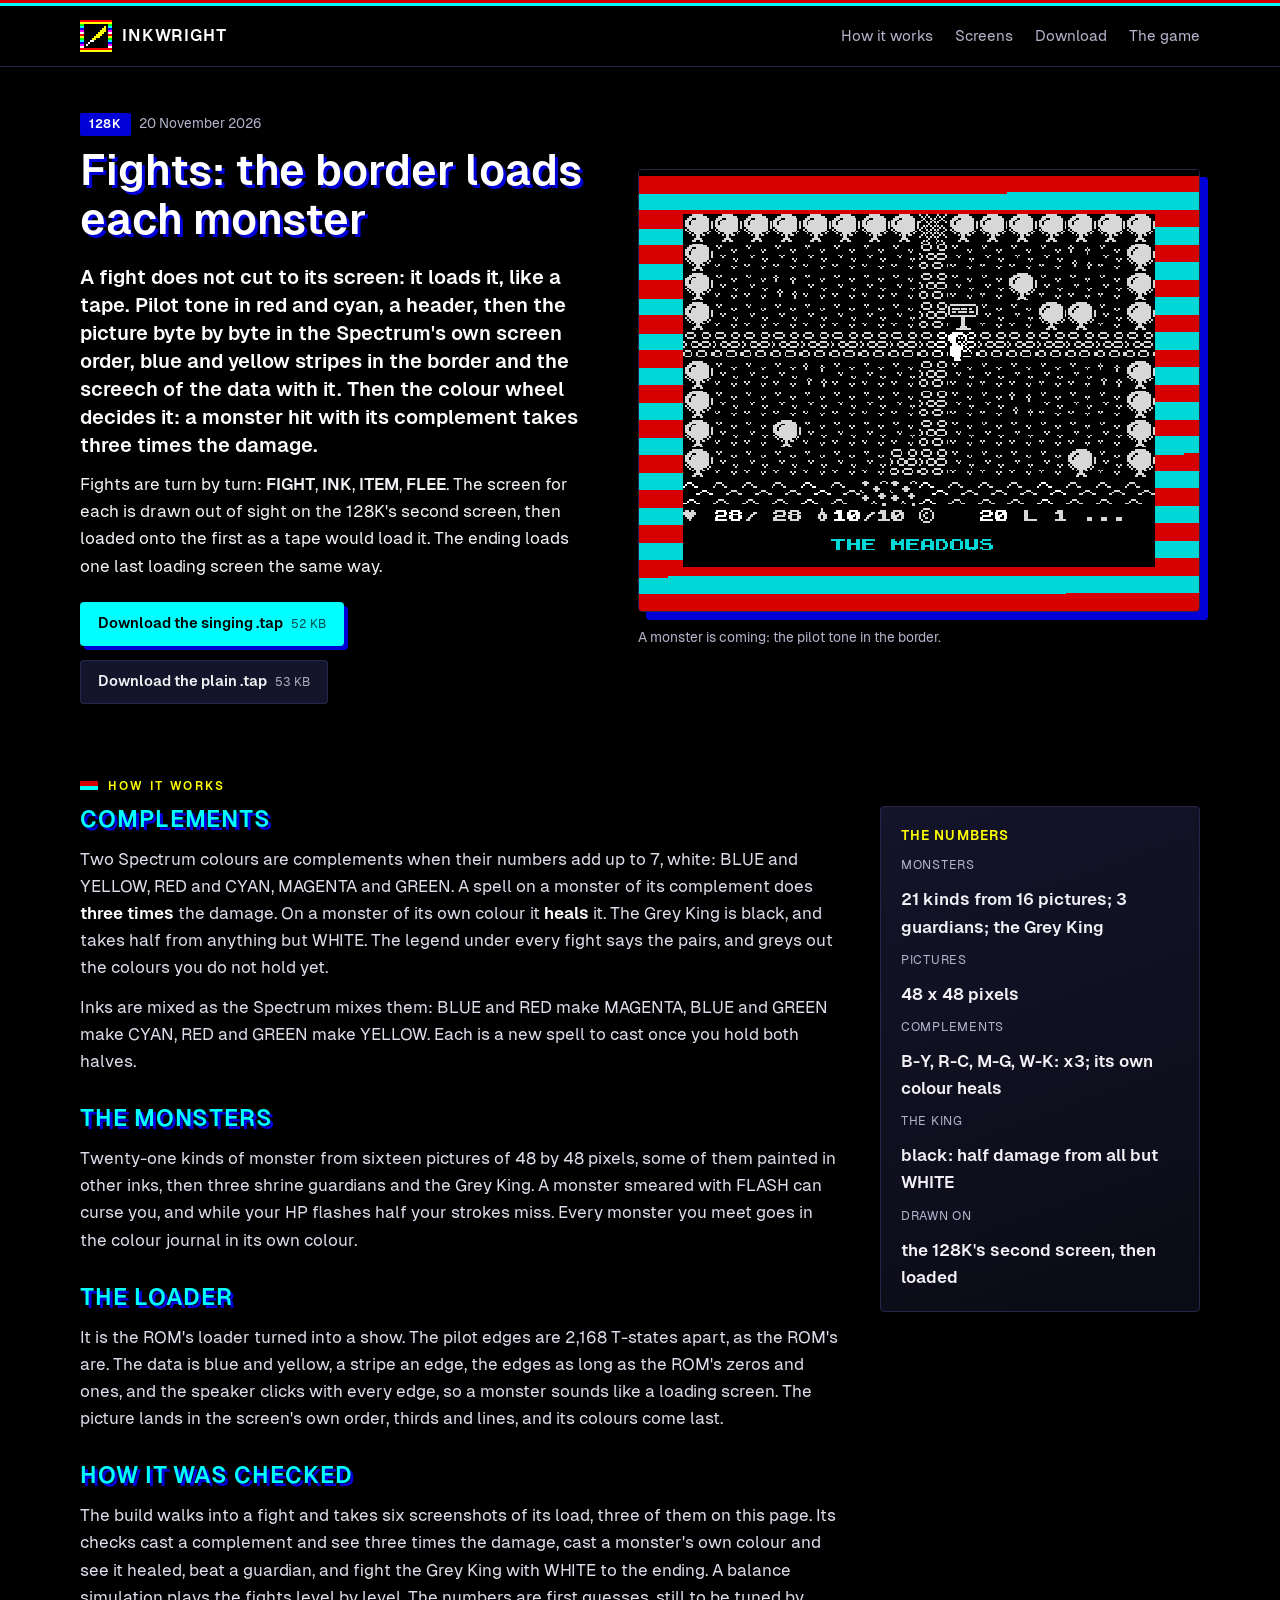
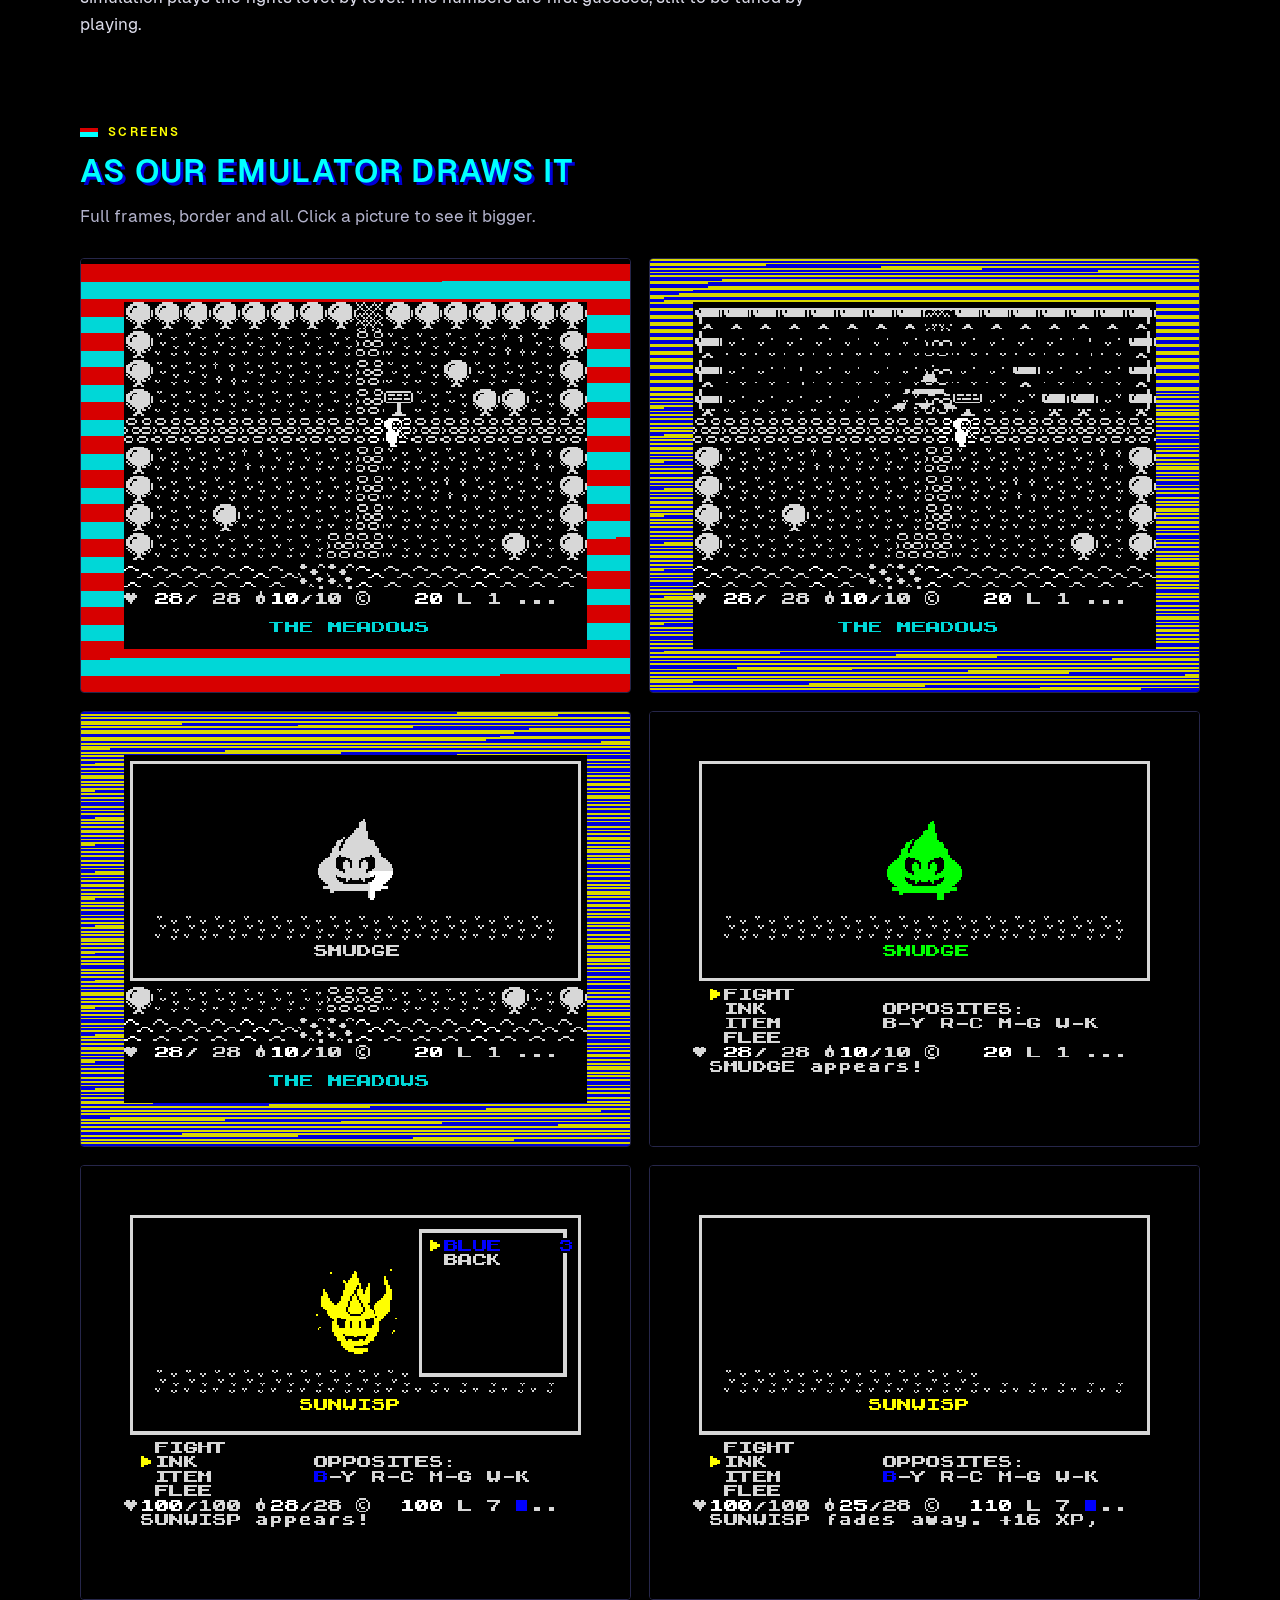
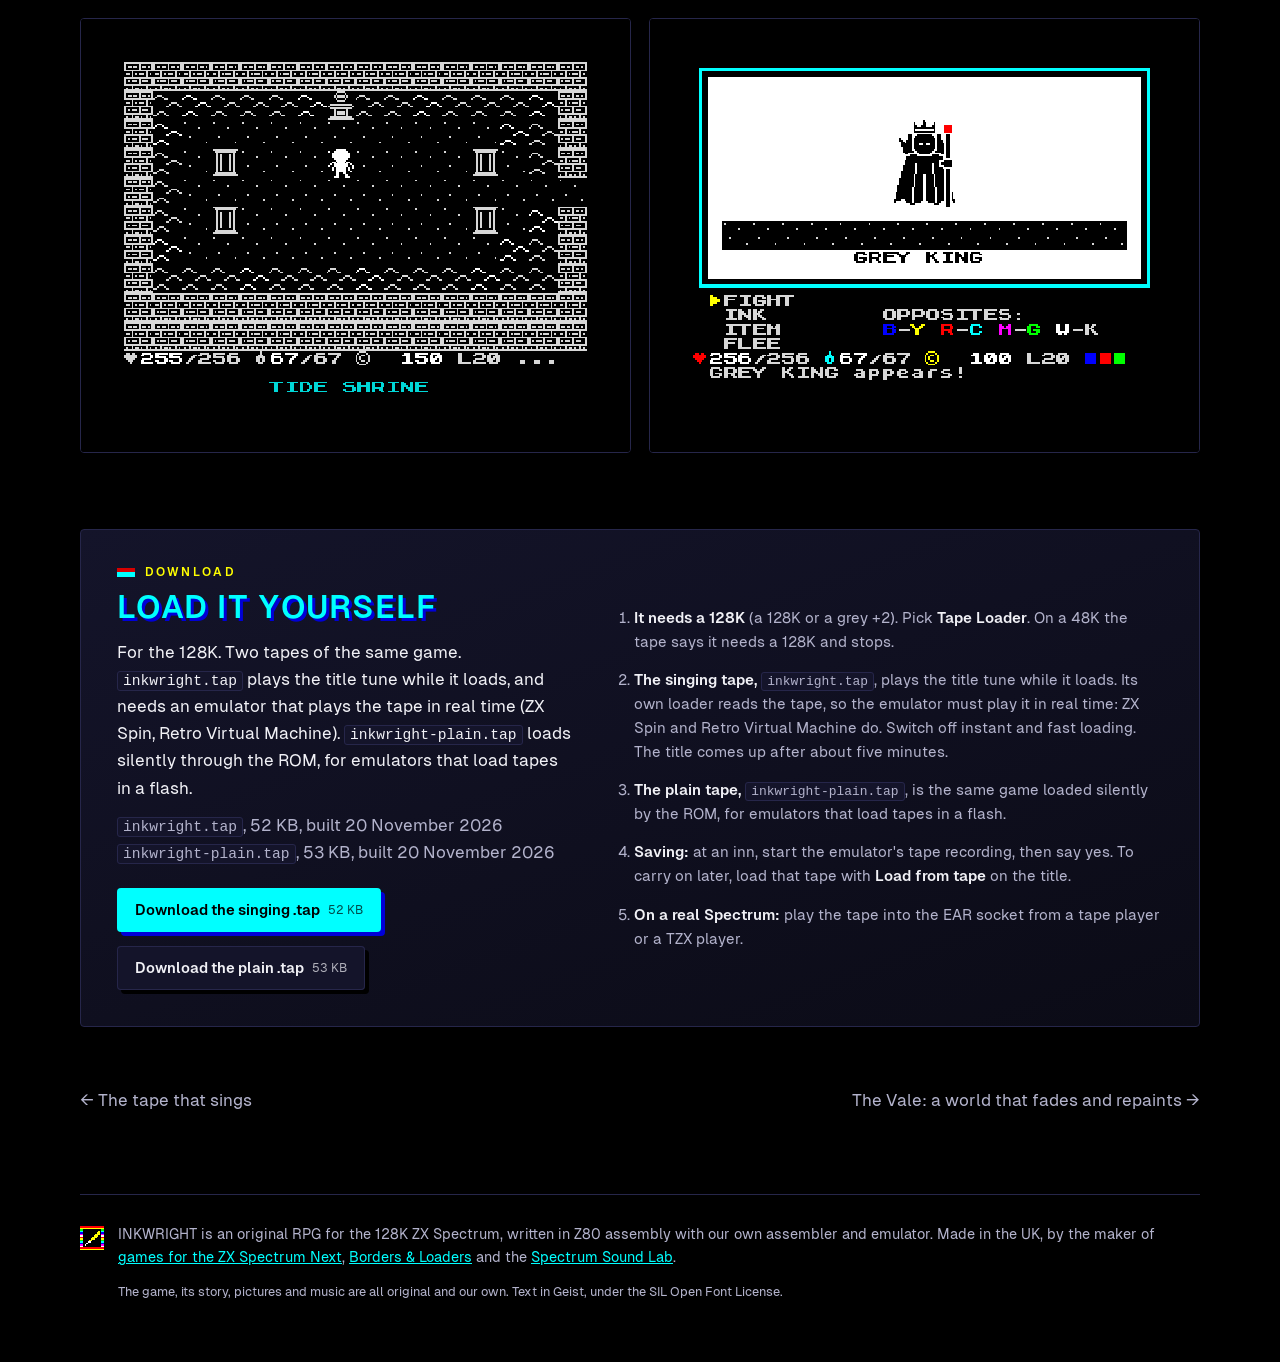
==== demos/fights/index.html @ fb03e000 "Site update" ====
<!doctype html>
<html lang="en-GB">
<head>
<meta charset="utf-8">
<meta name="viewport" content="width=device-width,initial-scale=1">
<title>Fights: the border loads each monster - INKWRIGHT</title>
<meta name="description" content="A fight does not cut to its screen: it loads it, like a tape. Pilot tone in red and cyan, a header, then the picture byte by byte in the Spectrum's own screen order, blue and yellow stripes in the border and the screech of the data with it. Then the colour wheel decides it: a monster hit with its complement takes three times the damage.">
<meta property="og:title" content="Fights: the border loads each monster - INKWRIGHT">
<meta property="og:description" content="A fight does not cut to its screen: it loads it, like a tape. Pilot tone in red and cyan, a header, then the picture byte by byte in the Spectrum's own screen order, blue and yellow stripes in the border and the screech of the data with it. Then the colour wheel decides it: a monster hit with its complement takes three times the damage.">
<meta property="og:type" content="website">
<meta property="og:url" content="https://mikeynma.github.io/inkwright/demos/fights/">
<meta property="og:image" content="https://mikeynma.github.io/inkwright/shots/fights/pilot.png">
<meta property="og:image:type" content="image/png">
<meta property="og:image:width" content="608">
<meta property="og:image:height" content="480">
<meta property="og:image:alt" content="The Meadows with red and cyan bands in the border, as a tape's pilot tone">
<link rel="canonical" href="https://mikeynma.github.io/inkwright/demos/fights/">
<meta name="twitter:card" content="summary_large_image">
<meta name="twitter:image" content="https://mikeynma.github.io/inkwright/shots/fights/pilot.png">
<meta name="theme-color" content="#000000">
<link rel="icon" href="../../favicon-32.png" type="image/png">
<link rel="apple-touch-icon" href="../../apple-touch-icon.png">
<link rel="preload" href="../../fonts/geist-400.woff2" as="font" type="font/woff2" crossorigin>
<link rel="stylesheet" href="../../site.css">
</head>
<body>
<div class="tape" aria-hidden="true"></div>
<header class="top">
  <div class="wrap">
    <a class="brand" href="../../" aria-label="INKWRIGHT, the front page"><img src="../../icon.png" width="32" height="32" alt=""><span>INKWRIGHT</span></a>
    <nav aria-label="Sections"><a href="#how">How it works</a><a href="#screens">Screens</a><a href="#download">Download</a><a href="../../#demos">The game</a></nav>
  </div>
</header>

<main>
<section class="hero wrap">
  <div class="hero-text">
    <p class="badges"><span class="badge m128K">128K</span><span class="date">20 November 2026</span></p>
    <h1 class="title">Fights: the border loads each monster</h1>
    <p class="lead">A fight does not cut to its screen: it loads it, like a tape. Pilot tone in red and cyan, a header, then the picture byte by byte in the Spectrum's own screen order, blue and yellow stripes in the border and the screech of the data with it. Then the colour wheel decides it: a monster hit with its complement takes three times the damage.</p>
    <p>Fights are turn by turn: <b>FIGHT</b>, <b>INK</b>, <b>ITEM</b>, <b>FLEE</b>. The screen for each is drawn out of sight on the 128K's second screen, then loaded onto the first as a tape would load it. The ending loads one last loading screen the same way.</p>
    <div class="actions"><a class="btn" href="../../files/inkwright.tap" download>Download the singing .tap <small>52 KB</small></a><a class="btn btn-ghost" href="../../files/inkwright-plain.tap" download>Download the plain .tap <small>53 KB</small></a></div>
  </div>
  <figure class="hero-shot">
    <a class="shot" href="../../shots/fights/pilot.png" data-caption="A monster is coming: the pilot tone in the border."><img src="../../shots/fights/pilot.png" width="608" height="480" alt="The Meadows with red and cyan bands in the border, as a tape's pilot tone"></a>
    <figcaption>A monster is coming: the pilot tone in the border.</figcaption>
  </figure>
</section>

<section id="how" class="wrap">
  <p class="eyebrow">How it works</p>
  <div class="tech">
    <div class="tech-text">
      <h2>Complements</h2>
      <p>Two Spectrum colours are complements when their numbers add up to 7, white: BLUE and YELLOW, RED and CYAN, MAGENTA and GREEN. A spell on a monster of its complement does <b>three times</b> the damage. On a monster of its own colour it <b>heals</b> it. The Grey King is black, and takes half from anything but WHITE. The legend under every fight says the pairs, and greys out the colours you do not hold yet.</p>
<p>Inks are mixed as the Spectrum mixes them: BLUE and RED make MAGENTA, BLUE and GREEN make CYAN, RED and GREEN make YELLOW. Each is a new spell to cast once you hold both halves.</p>
      <h2>The monsters</h2>
      <p>Twenty-one kinds of monster from sixteen pictures of 48 by 48 pixels, some of them painted in other inks, then three shrine guardians and the Grey King. A monster smeared with FLASH can curse you, and while your HP flashes half your strokes miss. Every monster you meet goes in the colour journal in its own colour.</p>
      <h2>The loader</h2>
      <p>It is the ROM's loader turned into a show. The pilot edges are 2,168 T-states apart, as the ROM's are. The data is blue and yellow, a stripe an edge, the edges as long as the ROM's zeros and ones, and the speaker clicks with every edge, so a monster sounds like a loading screen. The picture lands in the screen's own order, thirds and lines, and its colours come last.</p>
      <h2>How it was checked</h2>
      <p>The build walks into a fight and takes six screenshots of its load, three of them on this page. Its checks cast a complement and see three times the damage, cast a monster's own colour and see it healed, beat a guardian, and fight the Grey King with WHITE to the ending. A balance simulation plays the fights level by level. The numbers are first guesses, still to be tuned by playing.</p>
    </div>
    <aside class="card numbers">
      <h3>The numbers</h3>
      <dl><dt>Monsters</dt><dd>21 kinds from 16 pictures; 3 guardians; the Grey King</dd><dt>Pictures</dt><dd>48 x 48 pixels</dd><dt>Complements</dt><dd>B-Y, R-C, M-G, W-K: x3; its own colour heals</dd><dt>The King</dt><dd>black: half damage from all but WHITE</dd><dt>Drawn on</dt><dd>the 128K's second screen, then loaded</dd></dl>
    </aside>
  </div>
</section>

<section id="screens" class="wrap">
  <p class="eyebrow">Screens</p>
  <h2>As our emulator draws it</h2>
  <p class="sub">Full frames, border and all. Click a picture to see it bigger.</p>
  <div class="gallery">
    <a class="shot" href="../../shots/fights/pilot.png" data-caption="A monster is coming: the pilot tone in the border."><img src="../../shots/fights/pilot.png" width="608" height="480" loading="lazy" alt="The Meadows with red and cyan bands in the border, as a tape's pilot tone"></a>
    <a class="shot" href="../../shots/fights/data.png" data-caption="The data: the fight screen starts to arrive over the room, line by line in screen order."><img src="../../shots/fights/data.png" width="608" height="480" loading="lazy" alt="The Meadows with lines of the fight screen across the top third, blue and yellow stripes in the border"></a>
    <a class="shot" href="../../shots/fights/loaded.png" data-caption="Two thirds in: the picture first, in grey; its colours come last."><img src="../../shots/fights/loaded.png" width="608" height="480" loading="lazy" alt="A grey Quillrat in a frame, the bottom of the room still showing, stripes in the border"></a>
    <a class="shot" href="../../shots/fights/battle.png" data-caption="A Quillrat. Under the picture, the opposites: the pairs of colours that add up to white."><img src="../../shots/fights/battle.png" width="608" height="480" loading="lazy" alt="A red Quillrat in a frame, FIGHT INK ITEM FLEE, OPPOSITES: B-Y R-C M-G W-K"></a>
    <a class="shot" href="../../shots/fights/ink.png" data-caption="A yellow Sunwisp, and BLUE in hand."><img src="../../shots/fights/ink.png" width="608" height="480" loading="lazy" alt="A yellow sun-shaped Sunwisp, the INK menu open with BLUE and BACK"></a>
    <a class="shot" href="../../shots/fights/complement.png" data-caption="BLUE on yellow: three times the damage, and the Sunwisp fades away."><img src="../../shots/fights/complement.png" width="608" height="480" loading="lazy" alt="The empty frame where the Sunwisp was, and the message: SUNWISP fades away. +16 XP"></a>
    <a class="shot" href="../../shots/fights/guardian.png" data-caption="A shrine's guardian beaten, the altar free."><img src="../../shots/fights/guardian.png" width="608" height="480" loading="lazy" alt="The grey Tide Shrine with pillars and water, the hero by the altar"></a>
    <a class="shot" href="../../shots/fights/king.png" data-caption="The Grey King: black, and half damage from anything but WHITE."><img src="../../shots/fights/king.png" width="608" height="480" loading="lazy" alt="A crowned grey king in a white frame, GREY KING appears!, the opposites in colour"></a>
  </div>
</section>

<section id="download" class="wrap">
  <div class="card download">
    <div>
      <p class="eyebrow">Download</p>
      <h2>Load it yourself</h2>
      <p>For the 128K. Two tapes of the same game. <code>inkwright.tap</code> plays the title tune while it loads, and needs an emulator that plays the tape in real time (ZX Spin, Retro Virtual Machine). <code>inkwright-plain.tap</code> loads silently through the ROM, for emulators that load tapes in a flash.</p>
      <p class="meta"><code>inkwright.tap</code>, 52 KB, built 20 November 2026<br><code>inkwright-plain.tap</code>, 53 KB, built 20 November 2026</p>
      <div class="actions"><a class="btn" href="../../files/inkwright.tap" download>Download the singing .tap <small>52 KB</small></a><a class="btn btn-ghost" href="../../files/inkwright-plain.tap" download>Download the plain .tap <small>53 KB</small></a></div>
    </div>
    <ol class="steps">
      <li><b>It needs a 128K</b> (a 128K or a grey +2). Pick <b>Tape Loader</b>. On a 48K the tape says it needs a 128K and stops.</li>
      <li><b>The singing tape,</b> <code>inkwright.tap</code>, plays the title tune while it loads. Its own loader reads the tape, so the emulator must play it in real time: ZX Spin and Retro Virtual Machine do. Switch off instant and fast loading. The title comes up after about five minutes.</li>
      <li><b>The plain tape,</b> <code>inkwright-plain.tap</code>, is the same game loaded silently by the ROM, for emulators that load tapes in a flash.</li>
      <li><b>Saving:</b> at an inn, start the emulator's tape recording, then say yes. To carry on later, load that tape with <b>Load from tape</b> on the title.</li>
      <li><b>On a real Spectrum:</b> play the tape into the EAR socket from a tape player or a TZX player.</li>
    </ol>
  </div>
</section>

<nav class="wrap pager" aria-label="Other demos">
  <a href="../the-tape/">&larr; The tape that sings</a>
  <a href="../the-vale/">The Vale: a world that fades and repaints &rarr;</a>
</nav>
</main>

<footer class="wrap foot">
  <img src="../../icon.png" width="24" height="24" alt="">
  <div>
    <p>INKWRIGHT is an original RPG for the 128K ZX Spectrum, written in Z80 assembly with our own assembler and emulator. Made in the UK, by the maker of <a href="https://mikeynma.github.io/">games for the ZX Spectrum Next</a>, <a href="https://mikeynma.github.io/borders-and-loaders/">Borders &amp; Loaders</a> and the <a href="https://mikeynma.github.io/spectrum-sound-lab/">Spectrum Sound Lab</a>.</p>
    <p class="small">The game, its story, pictures and music are all original and our own. Text in Geist, under the SIL Open Font License.</p>
  </div>
</footer>
<dialog class="lightbox" aria-label="Screenshot">
  <figure><img alt=""><figcaption></figcaption></figure>
  <button class="lb-btn lb-prev" type="button" aria-label="Previous picture">&lsaquo;</button>
  <button class="lb-btn lb-next" type="button" aria-label="Next picture">&rsaquo;</button>
  <button class="lb-btn lb-close" type="button" autofocus aria-label="Close">&times;</button>
</dialog>
<script src="../../site.js"></script>
</body>
</html>
---- site.css ----
/* Borders & Loaders - written by hand (sitegen/make.js writes the pages, not this). */
@font-face { font-family: Geist; src: url(fonts/geist-400.woff2) format("woff2"); font-weight: 400; font-display: swap; }
@font-face { font-family: Geist; src: url(fonts/geist-600.woff2) format("woff2"); font-weight: 600 900; font-display: swap; }

/* the Spectrum: black paper, its bright colours, a hard blue shadow */
:root {
  color-scheme: dark;
  --bg: #000;
  --card: #0b0b16;
  --card-hi: #14142a;
  --border: #26264a;
  --fg: #f1f1f6;
  --muted: #b3b3cc;
  --heading: #fff;
  --cyan: #00ffff;
  --yellow: #ffff00;
  --red: #ff2020;
  --blue: #0000d7;
  --radius: 4px;
}
* { box-sizing: border-box; }
html { scroll-behavior: smooth; scroll-padding-top: 76px; }
body { margin: 0; color: var(--fg); background: var(--bg); font: 17px/1.6 Geist, system-ui, sans-serif; -webkit-font-smoothing: antialiased; }
a { color: var(--cyan); }
img, video { max-width: 100%; height: auto; }
.wrap { width: min(1120px, 100% - 32px); margin-inline: auto; }
h1, h2, h3 { line-height: 1.2; margin: 0; }
h2 { font: 900 clamp(1.4rem, 3vw, 2rem)/1.2 Geist, system-ui, sans-serif; text-transform: uppercase; letter-spacing: 0.04em; color: var(--cyan); margin-bottom: 12px; text-shadow: 3px 3px 0 var(--blue); }
h3 { font: 700 1.05rem/1.3 Geist, system-ui, sans-serif; color: var(--heading); margin-bottom: 6px; }
p { margin: 0 0 12px; }
code { font: 0.86em ui-monospace, monospace; background: var(--card-hi); border: 1px solid var(--border); border-radius: 3px; padding: 1px 5px; }
:focus-visible { outline: 2px solid var(--yellow); outline-offset: 2px; }

/* loading stripes, rolling, along the very top */
.tape { position: fixed; inset: 0 0 auto; height: 6px; z-index: 20;
  background: repeating-linear-gradient(180deg, #d70000 0 3px, #00ffff 3px 6px); background-size: 100% 6px; animation: roll 0.35s steps(3) infinite; }
@keyframes roll { to { background-position: 0 6px; } }
@media (prefers-reduced-motion: reduce) { .tape { animation: none; } html { scroll-behavior: auto; } }

/* the bar along the top */
.top { position: sticky; top: 6px; z-index: 10; background: rgb(0 0 0 / 0.88); backdrop-filter: blur(8px); border-bottom: 1px solid var(--border); }
.top .wrap { display: flex; align-items: center; gap: 24px; height: 60px; }
.brand { display: flex; align-items: center; gap: 10px; font: 900 1.05rem/1 Geist, system-ui, sans-serif; text-transform: uppercase; letter-spacing: 0.05em; color: var(--heading); text-decoration: none; white-space: nowrap; }
.brand img { image-rendering: pixelated; }
.top nav { display: flex; gap: 22px; margin-left: auto; }
.top nav a { color: var(--muted); text-decoration: none; font-size: 0.95rem; }
.top nav a:hover { color: var(--fg); }

/* buttons and badges: flat colour, a hard shadow, like a Spectrum menu */
.btn { display: inline-flex; align-items: center; gap: 8px; min-height: 44px; padding: 10px 18px; line-height: 1.25; border-radius: var(--radius); background: var(--cyan); color: #000; font: 700 0.92rem/1 Geist, system-ui, sans-serif; text-decoration: none; border: 0; box-shadow: 4px 4px 0 var(--blue); transition: transform 0.1s, box-shadow 0.1s; }
.btn:hover { transform: translate(-1px, -1px); box-shadow: 5px 5px 0 var(--blue); }
.btn:active { transform: translate(3px, 3px); box-shadow: 1px 1px 0 var(--blue); }
.btn small { font-weight: 400; opacity: 0.7; }
.btn-ghost { background: var(--card-hi); color: var(--fg); box-shadow: inset 0 0 0 1px var(--border), 4px 4px 0 #000; }
.btn-ghost:hover { box-shadow: inset 0 0 0 1px var(--muted), 5px 5px 0 #000; }
.btn-small { min-height: 34px; padding: 6px 12px; font-size: 0.82rem; box-shadow: 3px 3px 0 var(--blue); }
.btn-small.btn-ghost { box-shadow: inset 0 0 0 1px var(--border); text-transform: uppercase; }
.badges { display: flex; flex-wrap: wrap; align-items: center; gap: 8px; margin-bottom: 10px; }
.badge { display: inline-block; padding: 2px 9px; border-radius: 2px; font: 800 0.78rem/1.5 Geist, system-ui, sans-serif; letter-spacing: 0.05em; }
.m48K { background: var(--red); color: #fff; }
.m128K { background: var(--blue); color: #fff; }
.date { color: var(--muted); font-size: 0.85rem; }

/* sections */
main { overflow-x: clip; }
main > section { padding: 76px 0 0; }
.eyebrow { display: flex; align-items: center; gap: 10px; font: 800 0.75rem/1 Geist, system-ui, sans-serif; text-transform: uppercase; letter-spacing: 0.2em; color: var(--yellow); margin-bottom: 14px; }
.eyebrow::before { content: ""; width: 18px; height: 9px; background: linear-gradient(#d70000 0 50%, #00ffff 50%); }
.sub, .meta { color: var(--muted); }
.sub { margin-bottom: 28px; }

/* grid items may shrink below their content (a long button, a wide picture) */
.hero > *, .demo > *, .tech > *, .download > * { min-width: 0; }

/* the top of a page */
.hero { display: grid; grid-template-columns: 1fr 1.1fr; gap: 48px; align-items: center; padding-top: 52px; }
.hero h1 { margin: 6px 0 18px; }
.hero h1.title { font: 900 clamp(1.8rem, 4vw, 2.7rem)/1.15 Geist, system-ui, sans-serif; color: var(--heading); text-shadow: 3px 3px 0 var(--blue); }
.logo { display: block; width: min(560px, 100%); image-rendering: pixelated; }
.lead { font: 600 1.25rem/1.4 Geist, system-ui, sans-serif; color: var(--heading); }
.actions { display: flex; flex-wrap: wrap; gap: 14px; margin-top: 22px; }
.hero-shot { margin: 0; }
.hero-shot img, .hero-shot video, .gallery img, .demo-media img, .demo-media video { display: block; width: 100%; image-rendering: pixelated; background: #000; border: 1px solid var(--border); border-radius: var(--radius); }
.hero-shot img, .hero-shot video { box-shadow: 8px 8px 0 var(--blue); }
.hero-shot figcaption { margin-top: 14px; font-size: 0.86rem; color: var(--muted); }

/* the demos on the front page */
.demos { display: grid; gap: 22px; }
.demo { display: grid; grid-template-columns: minmax(0, 1fr) minmax(0, 1.15fr); gap: 28px; align-items: center; padding: 20px; }
.demo h3 { font-size: 1.3rem; margin-bottom: 10px; }
.demo h3 a { color: var(--heading); text-decoration: none; }
.demo h3 a:hover { color: var(--cyan); }
.demo p { color: var(--muted); }
.demo .links { display: flex; flex-wrap: wrap; gap: 10px; margin: 16px 0 0; }

/* cards */
.grid { display: grid; gap: 16px; }
.cards { grid-template-columns: repeat(auto-fill, minmax(260px, 1fr)); }
.card { background: linear-gradient(160deg, var(--card-hi), var(--card)); border: 1px solid var(--border); border-radius: var(--radius); padding: 20px; }
.cards .card p { margin: 0; color: var(--muted); font-size: 0.95rem; }

/* how it works */
.tech { display: grid; grid-template-columns: minmax(0, 1fr) 320px; gap: 40px; align-items: start; }
.tech-text h2 { font-size: clamp(1.15rem, 2.2vw, 1.45rem); margin-top: 30px; }
.tech-text h2:first-child { margin-top: 0; }
.tech-text p, .tech-text li { color: #dcdcea; }
.tech-text ul { padding-left: 20px; }
.tech-text b { color: var(--heading); }
.numbers { position: sticky; top: 90px; }
.numbers h3 { color: var(--yellow); text-transform: uppercase; letter-spacing: 0.08em; font-size: 0.85rem; margin-bottom: 12px; }
.numbers dl { margin: 0; display: grid; gap: 10px; }
.numbers dt { font-size: 0.78rem; text-transform: uppercase; letter-spacing: 0.06em; color: var(--muted); }
.numbers dd { margin: 0; font-weight: 600; }

/* screens */
.gallery { display: grid; grid-template-columns: repeat(auto-fill, minmax(420px, 1fr)); gap: 18px; align-items: start; }
@media (max-width: 480px) { .gallery { grid-template-columns: 1fr; } }
.gallery a { display: block; }
.gallery a.wide { grid-column: 1 / -1; }

/* loading and downloads */
.download { display: grid; grid-template-columns: 1fr 1.2fr; gap: 40px; padding: 36px; }
.download p { margin: 0 0 10px; }
.steps { margin: 0; padding-left: 20px; color: var(--muted); font-size: 0.94rem; display: grid; gap: 14px; align-content: center; }
.steps b { color: var(--fg); }

/* the changelog */
.log ul { margin: 0; padding: 0; list-style: none; display: grid; gap: 10px; color: var(--muted); }
.log time { color: var(--yellow); font-weight: 700; margin-right: 8px; white-space: nowrap; }
.log b { color: var(--fg); }

/* other demos */
.pager { display: flex; justify-content: space-between; gap: 20px; margin-top: 60px; }
.pager a { color: var(--muted); text-decoration: none; }
.pager a:hover { color: var(--cyan); }

/* the bottom */
.foot { display: flex; gap: 14px; align-items: flex-start; margin-top: 80px; padding: 28px 0 48px; border-top: 1px solid var(--border); color: var(--muted); font-size: 0.9rem; }
.foot img { image-rendering: pixelated; margin-top: 3px; }
.small { font-size: 0.8rem; }

/* the lightbox */
.lightbox { padding: 0; border: 0; background: transparent; max-width: 96vw; max-height: 96vh; }
.lightbox::backdrop { background: rgb(0 0 0 / 0.92); }
.lightbox figure { margin: 0; text-align: center; }
.lightbox img { max-width: 92vw; max-height: 84vh; image-rendering: pixelated; }
.lightbox figcaption { color: var(--muted); margin-top: 8px; max-width: 80ch; margin-inline: auto; }
.lb-btn { position: fixed; top: 50%; transform: translateY(-50%); width: 48px; height: 48px; border-radius: 50%; border: 1px solid var(--border); background: var(--card); color: var(--fg); font-size: 28px; cursor: pointer; }
.lb-prev { left: 16px; } .lb-next { right: 16px; }
.lb-close { top: 32px; right: 16px; transform: none; }

@media (max-width: 860px) {
  .hero, .demo, .tech, .download { grid-template-columns: 1fr; }
  .hero { gap: 28px; padding-top: 36px; }
  .top nav { display: none; }
  .numbers { position: static; }
  .download { padding: 24px; gap: 24px; }
}
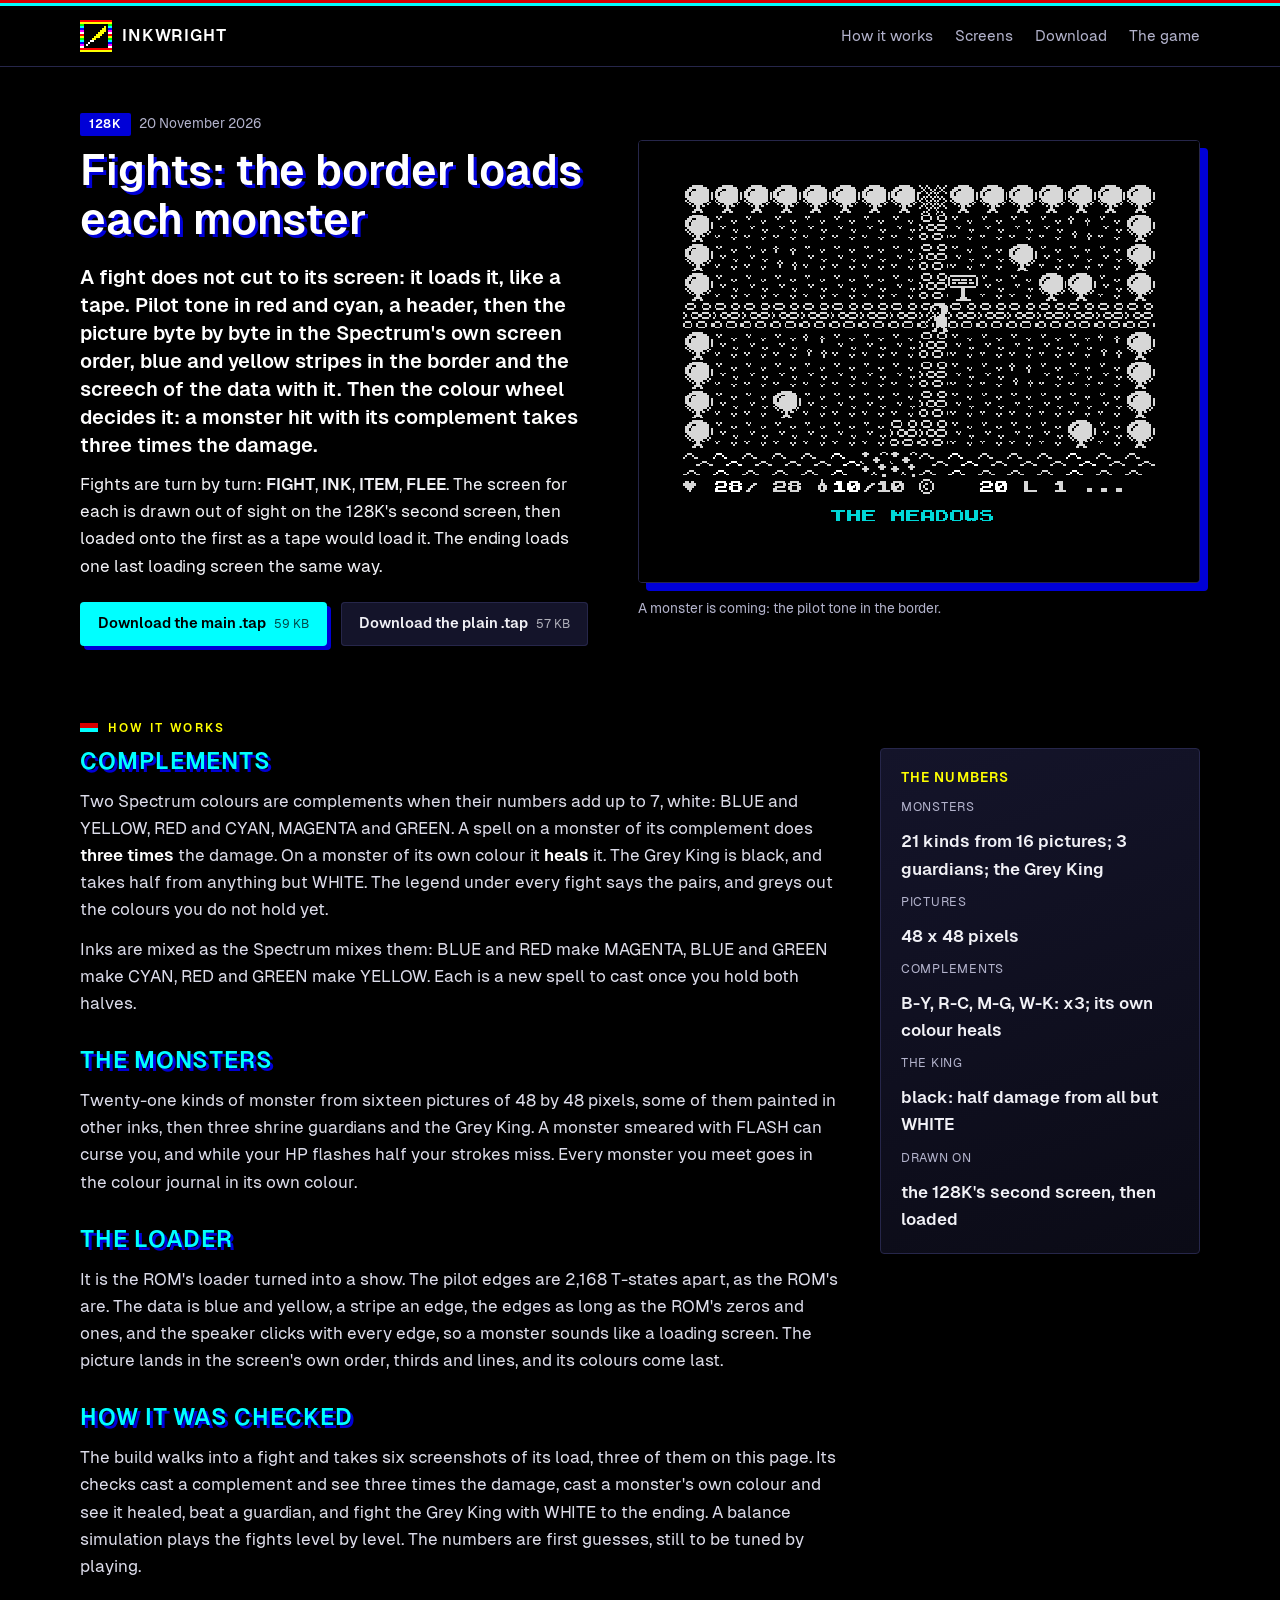
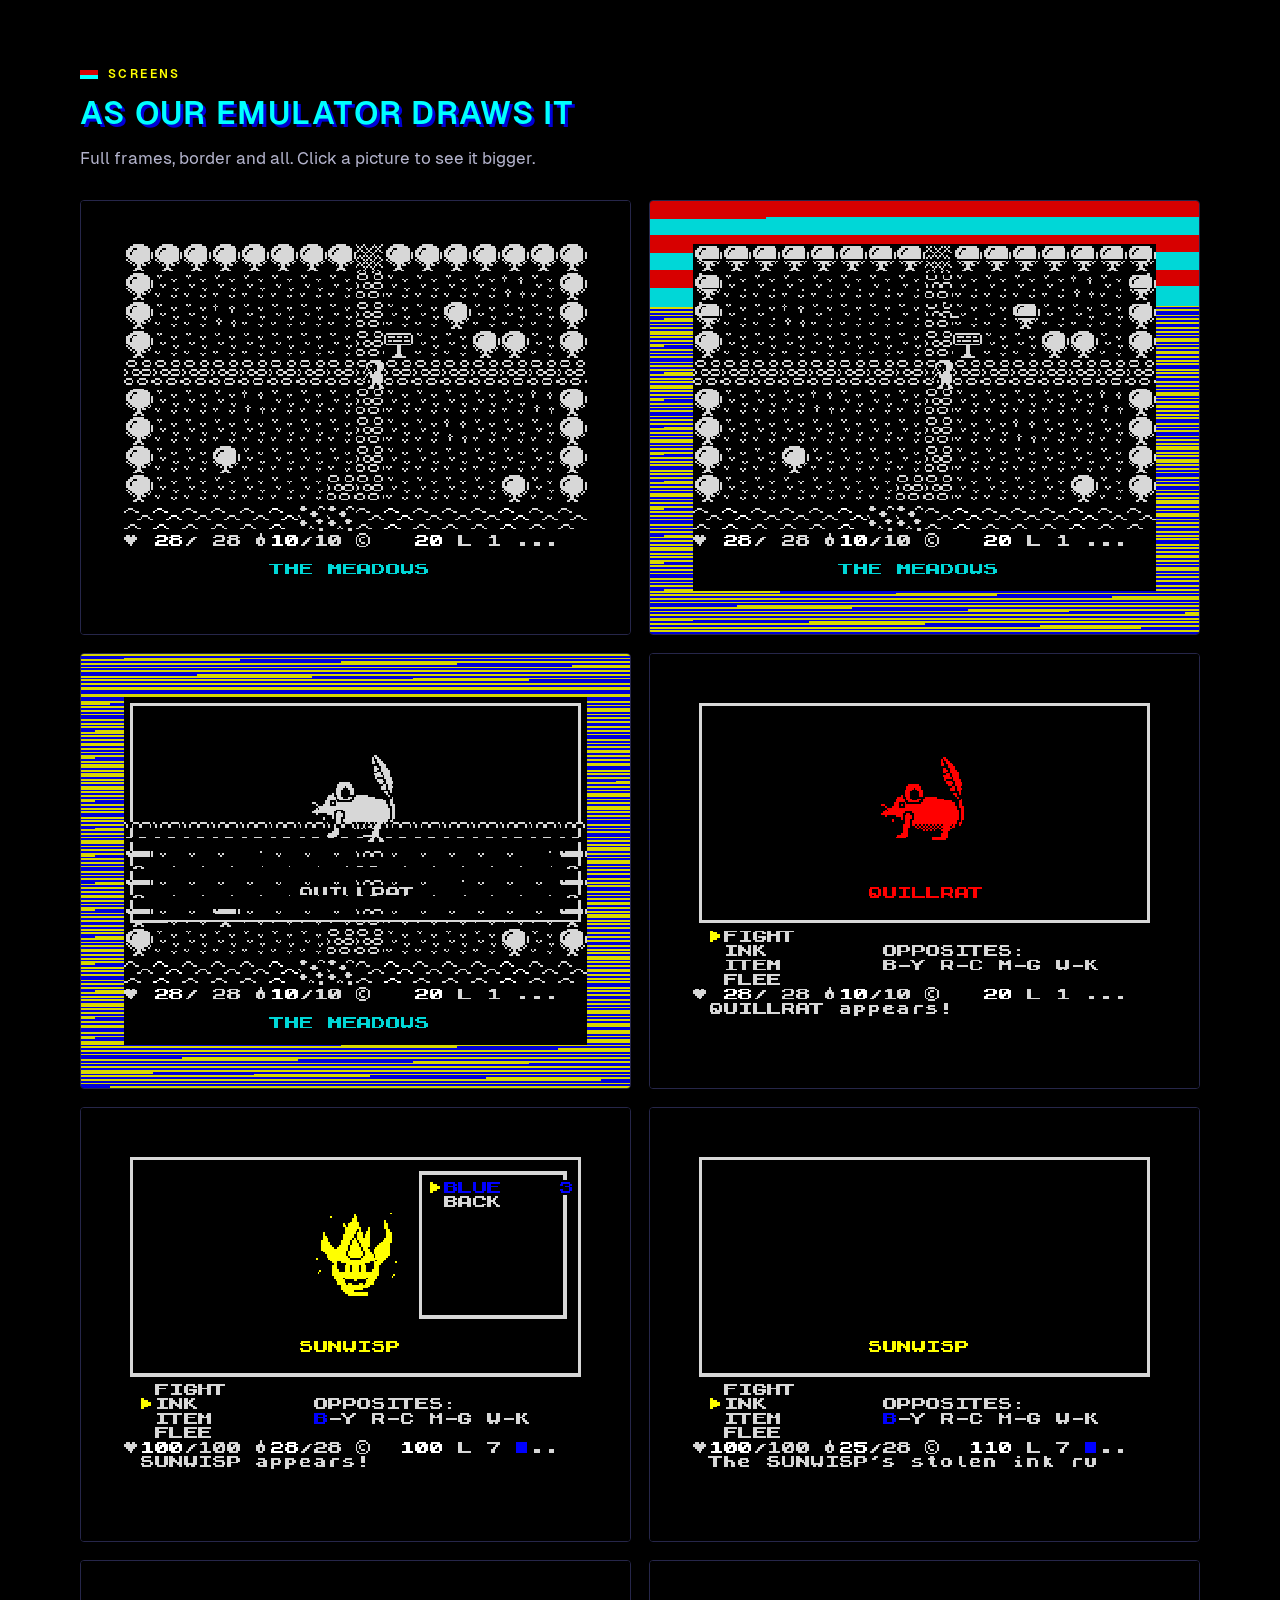
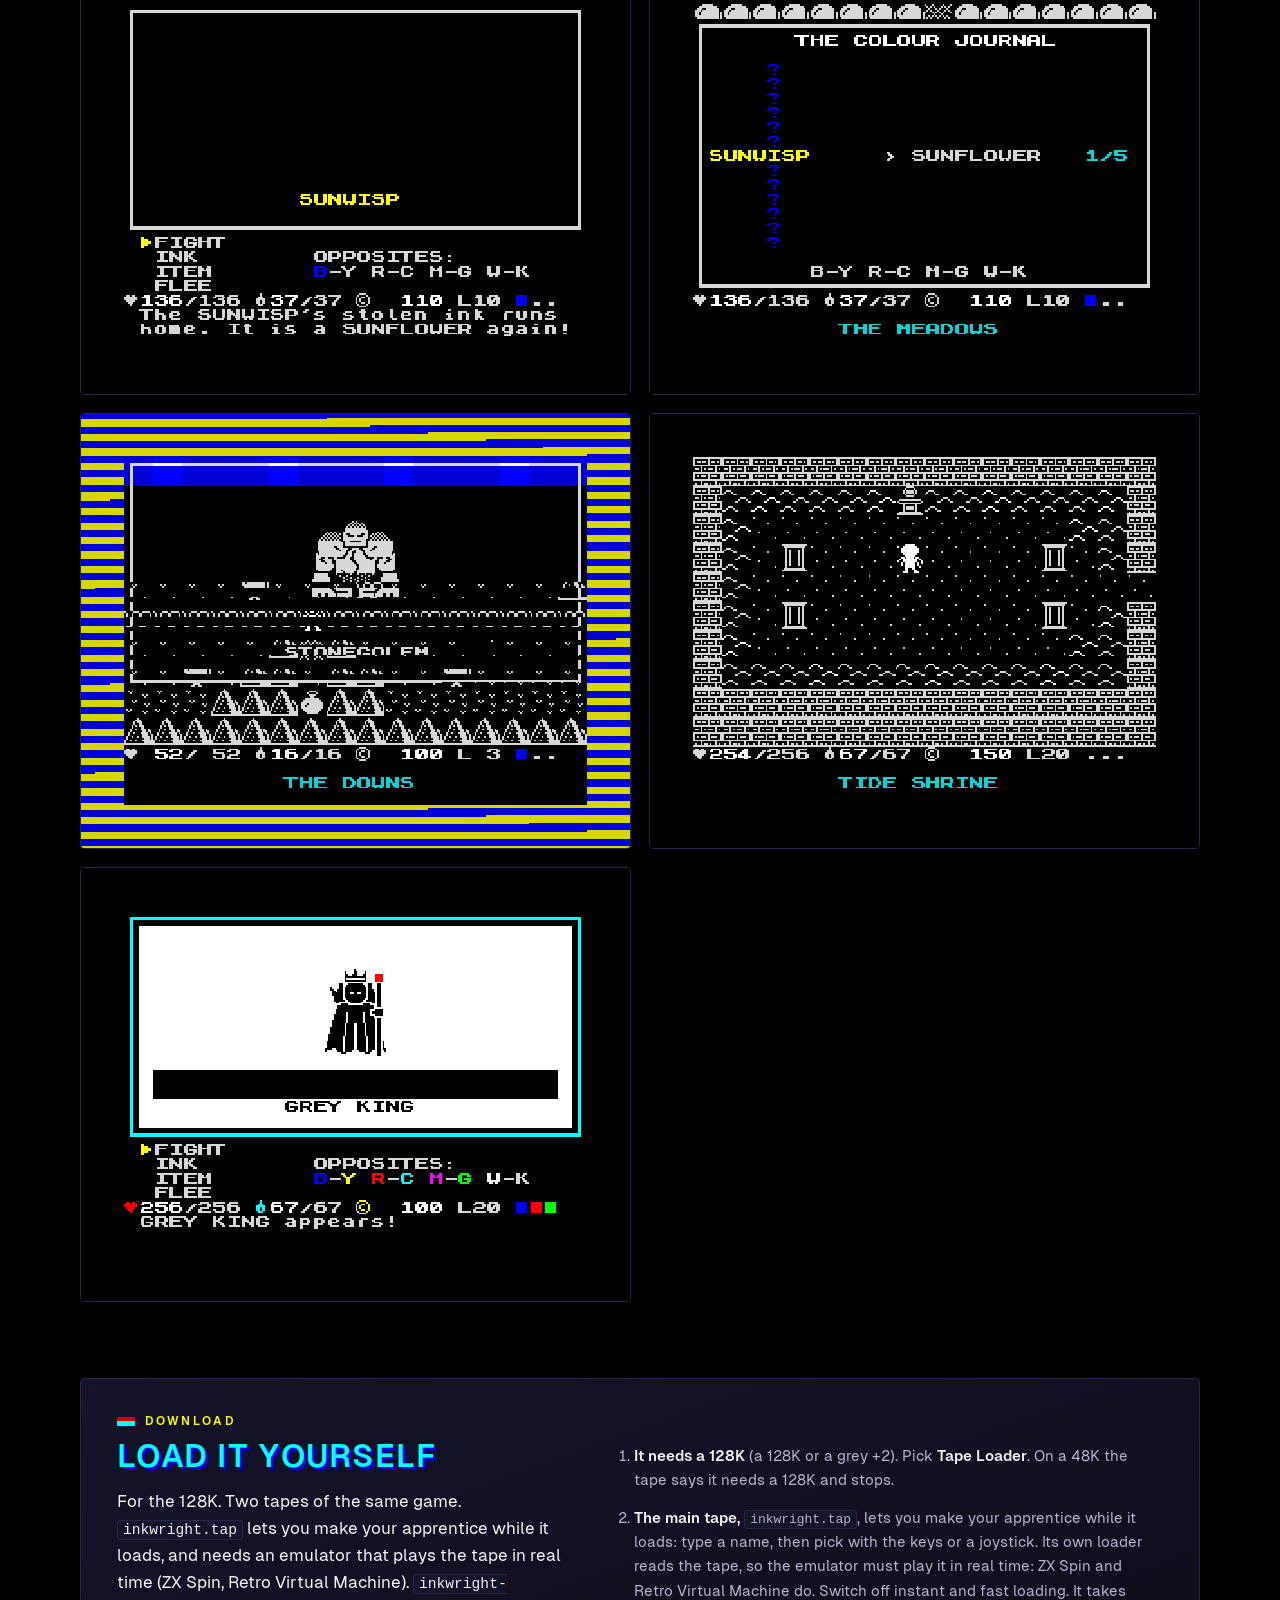
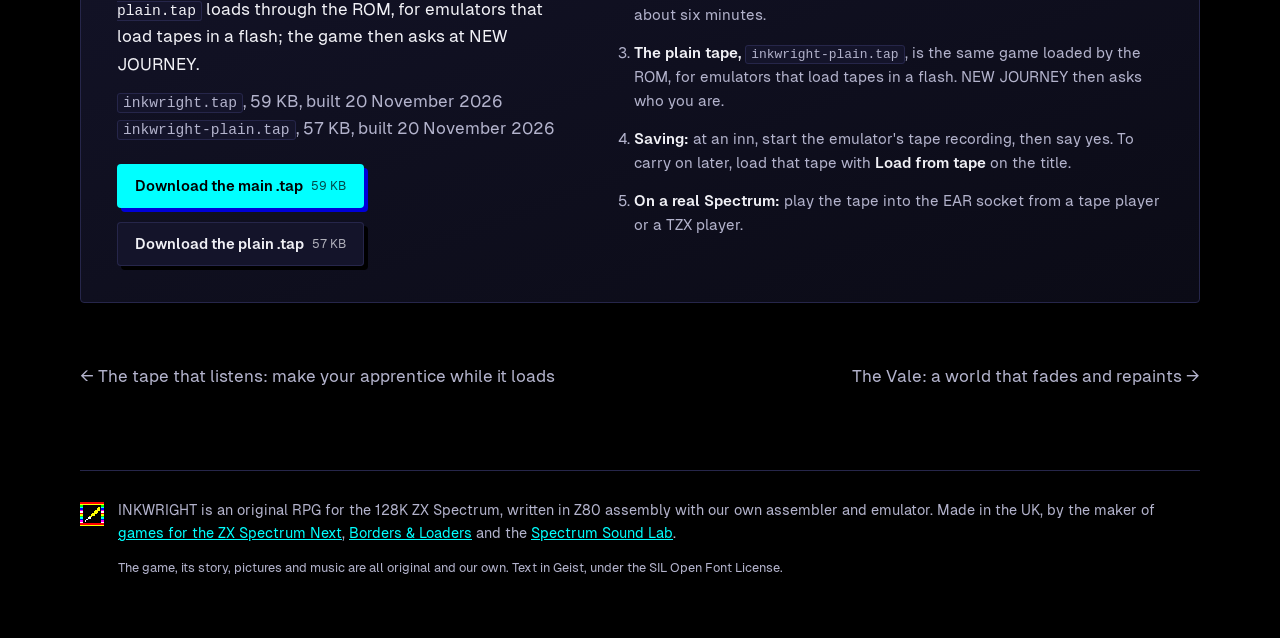
==== commit 6f0ad454: "Site update" ====
--- a/demos/fights/index.html
+++ b/demos/fights/index.html
@@ -39,7 +39,7 @@
     <h1 class="title">Fights: the border loads each monster</h1>
     <p class="lead">A fight does not cut to its screen: it loads it, like a tape. Pilot tone in red and cyan, a header, then the picture byte by byte in the Spectrum's own screen order, blue and yellow stripes in the border and the screech of the data with it. Then the colour wheel decides it: a monster hit with its complement takes three times the damage.</p>
     <p>Fights are turn by turn: <b>FIGHT</b>, <b>INK</b>, <b>ITEM</b>, <b>FLEE</b>. The screen for each is drawn out of sight on the 128K's second screen, then loaded onto the first as a tape would load it. The ending loads one last loading screen the same way.</p>
-    <div class="actions"><a class="btn" href="../../files/inkwright.tap" download>Download the singing .tap <small>52 KB</small></a><a class="btn btn-ghost" href="../../files/inkwright-plain.tap" download>Download the plain .tap <small>53 KB</small></a></div>
+    <div class="actions"><a class="btn" href="../../files/inkwright.tap" download>Download the main .tap <small>59 KB</small></a><a class="btn btn-ghost" href="../../files/inkwright-plain.tap" download>Download the plain .tap <small>57 KB</small></a></div>
   </div>
   <figure class="hero-shot">
     <a class="shot" href="../../shots/fights/pilot.png" data-caption="A monster is coming: the pilot tone in the border."><img src="../../shots/fights/pilot.png" width="608" height="480" alt="The Meadows with red and cyan bands in the border, as a tape's pilot tone"></a>
@@ -78,7 +78,10 @@
     <a class="shot" href="../../shots/fights/loaded.png" data-caption="Two thirds in: the picture first, in grey; its colours come last."><img src="../../shots/fights/loaded.png" width="608" height="480" loading="lazy" alt="A grey Quillrat in a frame, the bottom of the room still showing, stripes in the border"></a>
     <a class="shot" href="../../shots/fights/battle.png" data-caption="A Quillrat. Under the picture, the opposites: the pairs of colours that add up to white."><img src="../../shots/fights/battle.png" width="608" height="480" loading="lazy" alt="A red Quillrat in a frame, FIGHT INK ITEM FLEE, OPPOSITES: B-Y R-C M-G W-K"></a>
     <a class="shot" href="../../shots/fights/ink.png" data-caption="A yellow Sunwisp, and BLUE in hand."><img src="../../shots/fights/ink.png" width="608" height="480" loading="lazy" alt="A yellow sun-shaped Sunwisp, the INK menu open with BLUE and BACK"></a>
-    <a class="shot" href="../../shots/fights/complement.png" data-caption="BLUE on yellow: three times the damage, and the Sunwisp fades away."><img src="../../shots/fights/complement.png" width="608" height="480" loading="lazy" alt="The empty frame where the Sunwisp was, and the message: SUNWISP fades away. +16 XP"></a>
+    <a class="shot" href="../../shots/fights/complement.png" data-caption="BLUE on yellow: three times the damage."><img src="../../shots/fights/complement.png" width="608" height="480" loading="lazy" alt="The Sunwisp's frame and the message: COMPLEMENT! SUNWISP takes 72"></a>
+    <a class="shot" href="../../shots/fights/restored.png" data-caption="Nothing dies: the stolen ink runs home, and the Sunwisp is a sunflower again."><img src="../../shots/fights/restored.png" width="608" height="480" loading="lazy" alt="The empty frame and the message: The SUNWISP's stolen ink runs home. It is a SUNFLOWER again!"></a>
+    <a class="shot" href="../../shots/fights/journal.png" data-caption="The colour journal remembers what each monster really was."><img src="../../shots/fights/journal.png" width="608" height="480" loading="lazy" alt="The colour journal listing monsters in their colours, SUNWISP &gt; SUNFLOWER among them"></a>
+    <a class="shot" href="../../shots/fights/rewind.png" data-caption="Lose, and the tape rewinds: the fight unloads backwards into the room you came in by."><img src="../../shots/fights/rewind.png" width="608" height="480" loading="lazy" alt="A fight screen half unloaded, the room showing through from the bottom, loading stripes in the border"></a>
     <a class="shot" href="../../shots/fights/guardian.png" data-caption="A shrine's guardian beaten, the altar free."><img src="../../shots/fights/guardian.png" width="608" height="480" loading="lazy" alt="The grey Tide Shrine with pillars and water, the hero by the altar"></a>
     <a class="shot" href="../../shots/fights/king.png" data-caption="The Grey King: black, and half damage from anything but WHITE."><img src="../../shots/fights/king.png" width="608" height="480" loading="lazy" alt="A crowned grey king in a white frame, GREY KING appears!, the opposites in colour"></a>
   </div>
@@ -89,14 +92,14 @@
     <div>
       <p class="eyebrow">Download</p>
       <h2>Load it yourself</h2>
-      <p>For the 128K. Two tapes of the same game. <code>inkwright.tap</code> plays the title tune while it loads, and needs an emulator that plays the tape in real time (ZX Spin, Retro Virtual Machine). <code>inkwright-plain.tap</code> loads silently through the ROM, for emulators that load tapes in a flash.</p>
-      <p class="meta"><code>inkwright.tap</code>, 52 KB, built 20 November 2026<br><code>inkwright-plain.tap</code>, 53 KB, built 20 November 2026</p>
-      <div class="actions"><a class="btn" href="../../files/inkwright.tap" download>Download the singing .tap <small>52 KB</small></a><a class="btn btn-ghost" href="../../files/inkwright-plain.tap" download>Download the plain .tap <small>53 KB</small></a></div>
+      <p>For the 128K. Two tapes of the same game. <code>inkwright.tap</code> lets you make your apprentice while it loads, and needs an emulator that plays the tape in real time (ZX Spin, Retro Virtual Machine). <code>inkwright-plain.tap</code> loads through the ROM, for emulators that load tapes in a flash; the game then asks at NEW JOURNEY.</p>
+      <p class="meta"><code>inkwright.tap</code>, 59 KB, built 20 November 2026<br><code>inkwright-plain.tap</code>, 57 KB, built 20 November 2026</p>
+      <div class="actions"><a class="btn" href="../../files/inkwright.tap" download>Download the main .tap <small>59 KB</small></a><a class="btn btn-ghost" href="../../files/inkwright-plain.tap" download>Download the plain .tap <small>57 KB</small></a></div>
     </div>
     <ol class="steps">
       <li><b>It needs a 128K</b> (a 128K or a grey +2). Pick <b>Tape Loader</b>. On a 48K the tape says it needs a 128K and stops.</li>
-      <li><b>The singing tape,</b> <code>inkwright.tap</code>, plays the title tune while it loads. Its own loader reads the tape, so the emulator must play it in real time: ZX Spin and Retro Virtual Machine do. Switch off instant and fast loading. The title comes up after about five minutes.</li>
-      <li><b>The plain tape,</b> <code>inkwright-plain.tap</code>, is the same game loaded silently by the ROM, for emulators that load tapes in a flash.</li>
+      <li><b>The main tape,</b> <code>inkwright.tap</code>, lets you make your apprentice while it loads: type a name, then pick with the keys or a joystick. Its own loader reads the tape, so the emulator must play it in real time: ZX Spin and Retro Virtual Machine do. Switch off instant and fast loading. It takes about six minutes.</li>
+      <li><b>The plain tape,</b> <code>inkwright-plain.tap</code>, is the same game loaded by the ROM, for emulators that load tapes in a flash. NEW JOURNEY then asks who you are.</li>
       <li><b>Saving:</b> at an inn, start the emulator's tape recording, then say yes. To carry on later, load that tape with <b>Load from tape</b> on the title.</li>
       <li><b>On a real Spectrum:</b> play the tape into the EAR socket from a tape player or a TZX player.</li>
     </ol>
@@ -104,7 +107,7 @@
 </section>
 
 <nav class="wrap pager" aria-label="Other demos">
-  <a href="../the-tape/">&larr; The tape that sings</a>
+  <a href="../the-tape/">&larr; The tape that listens: make your apprentice while it loads</a>
   <a href="../the-vale/">The Vale: a world that fades and repaints &rarr;</a>
 </nav>
 </main>
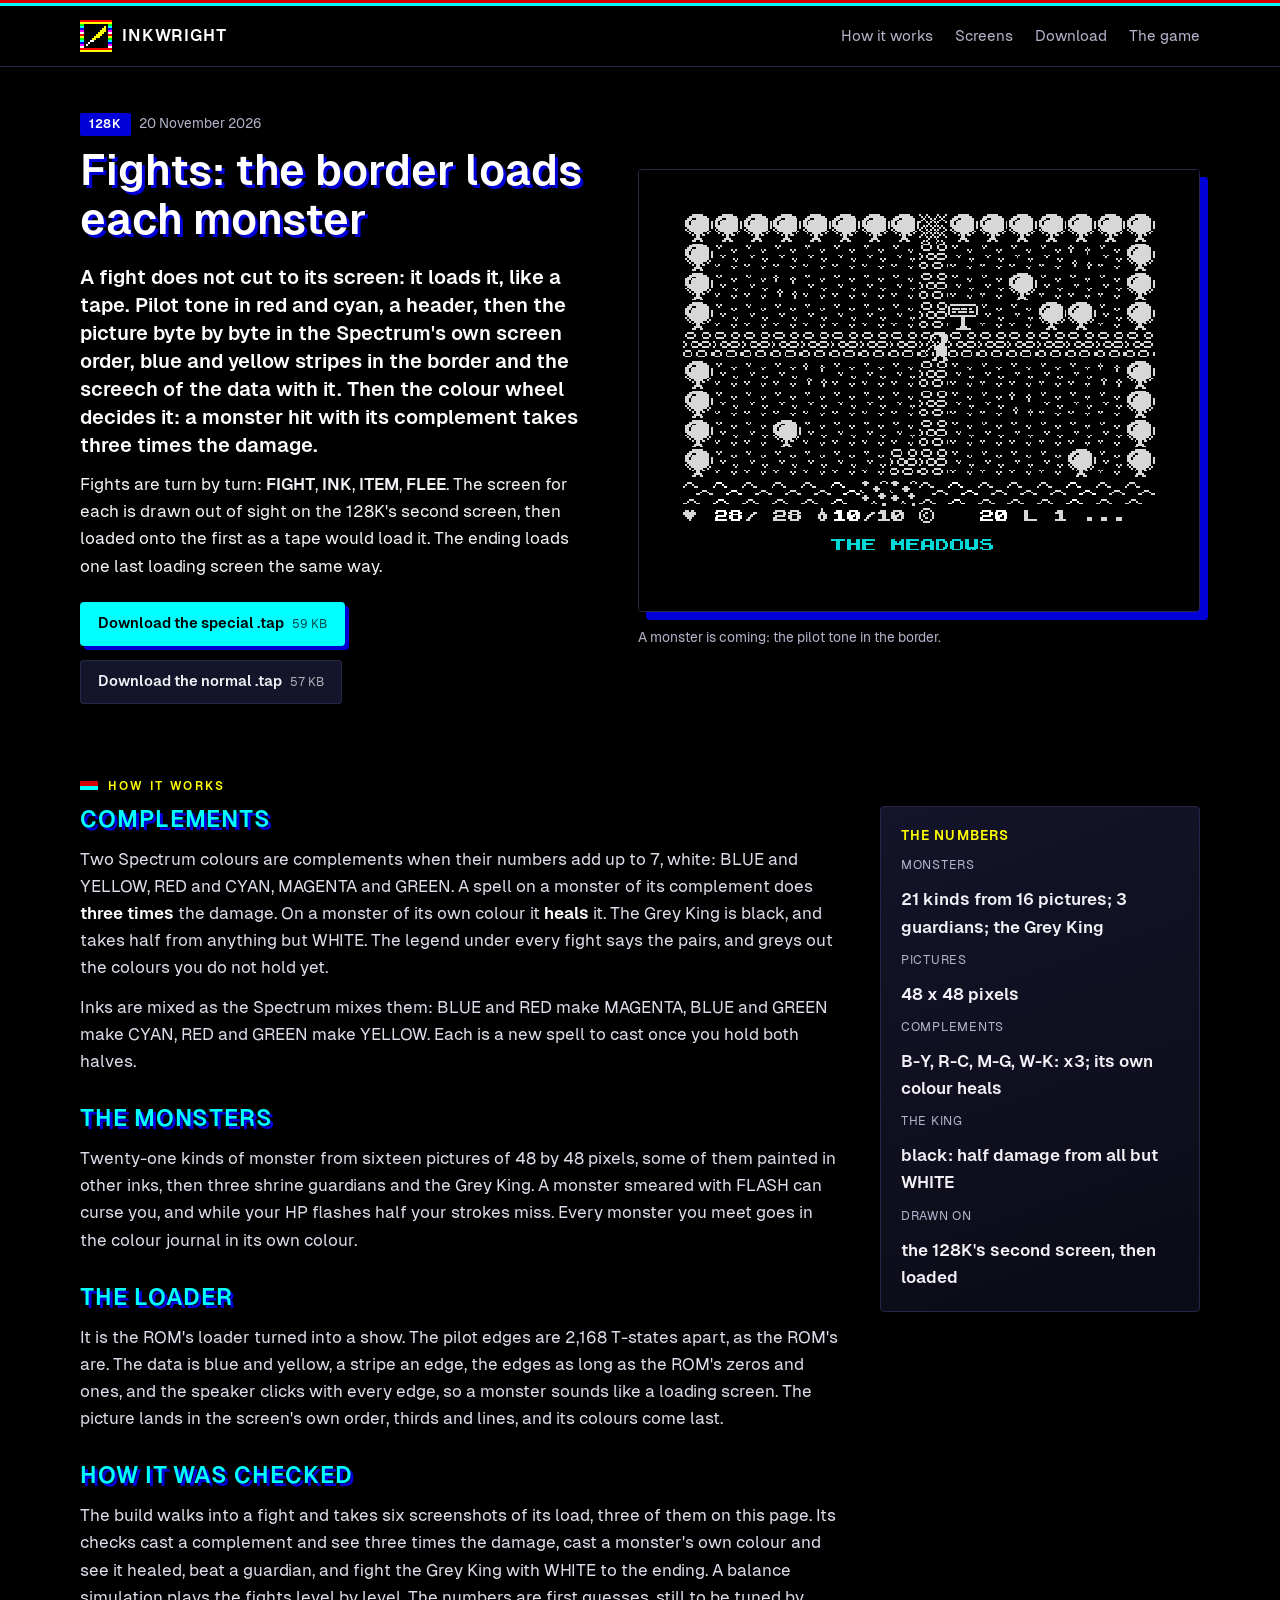
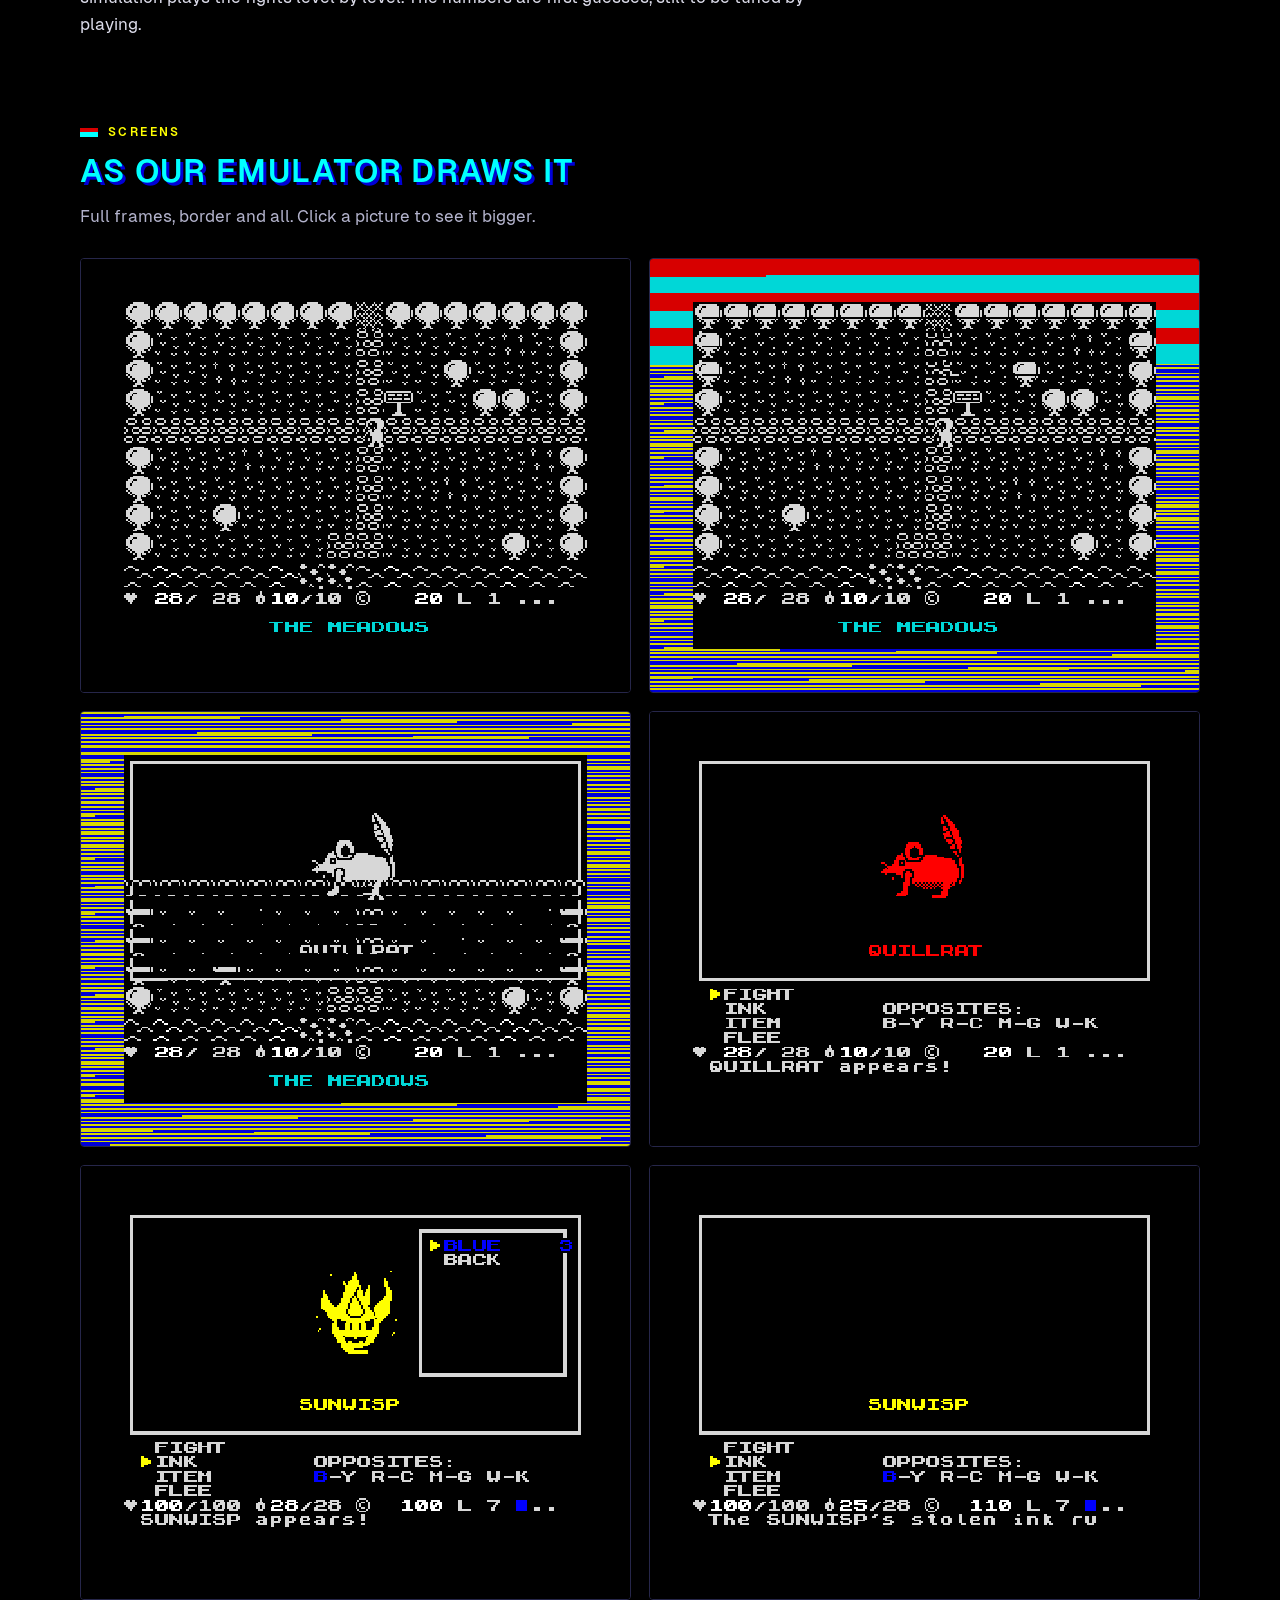
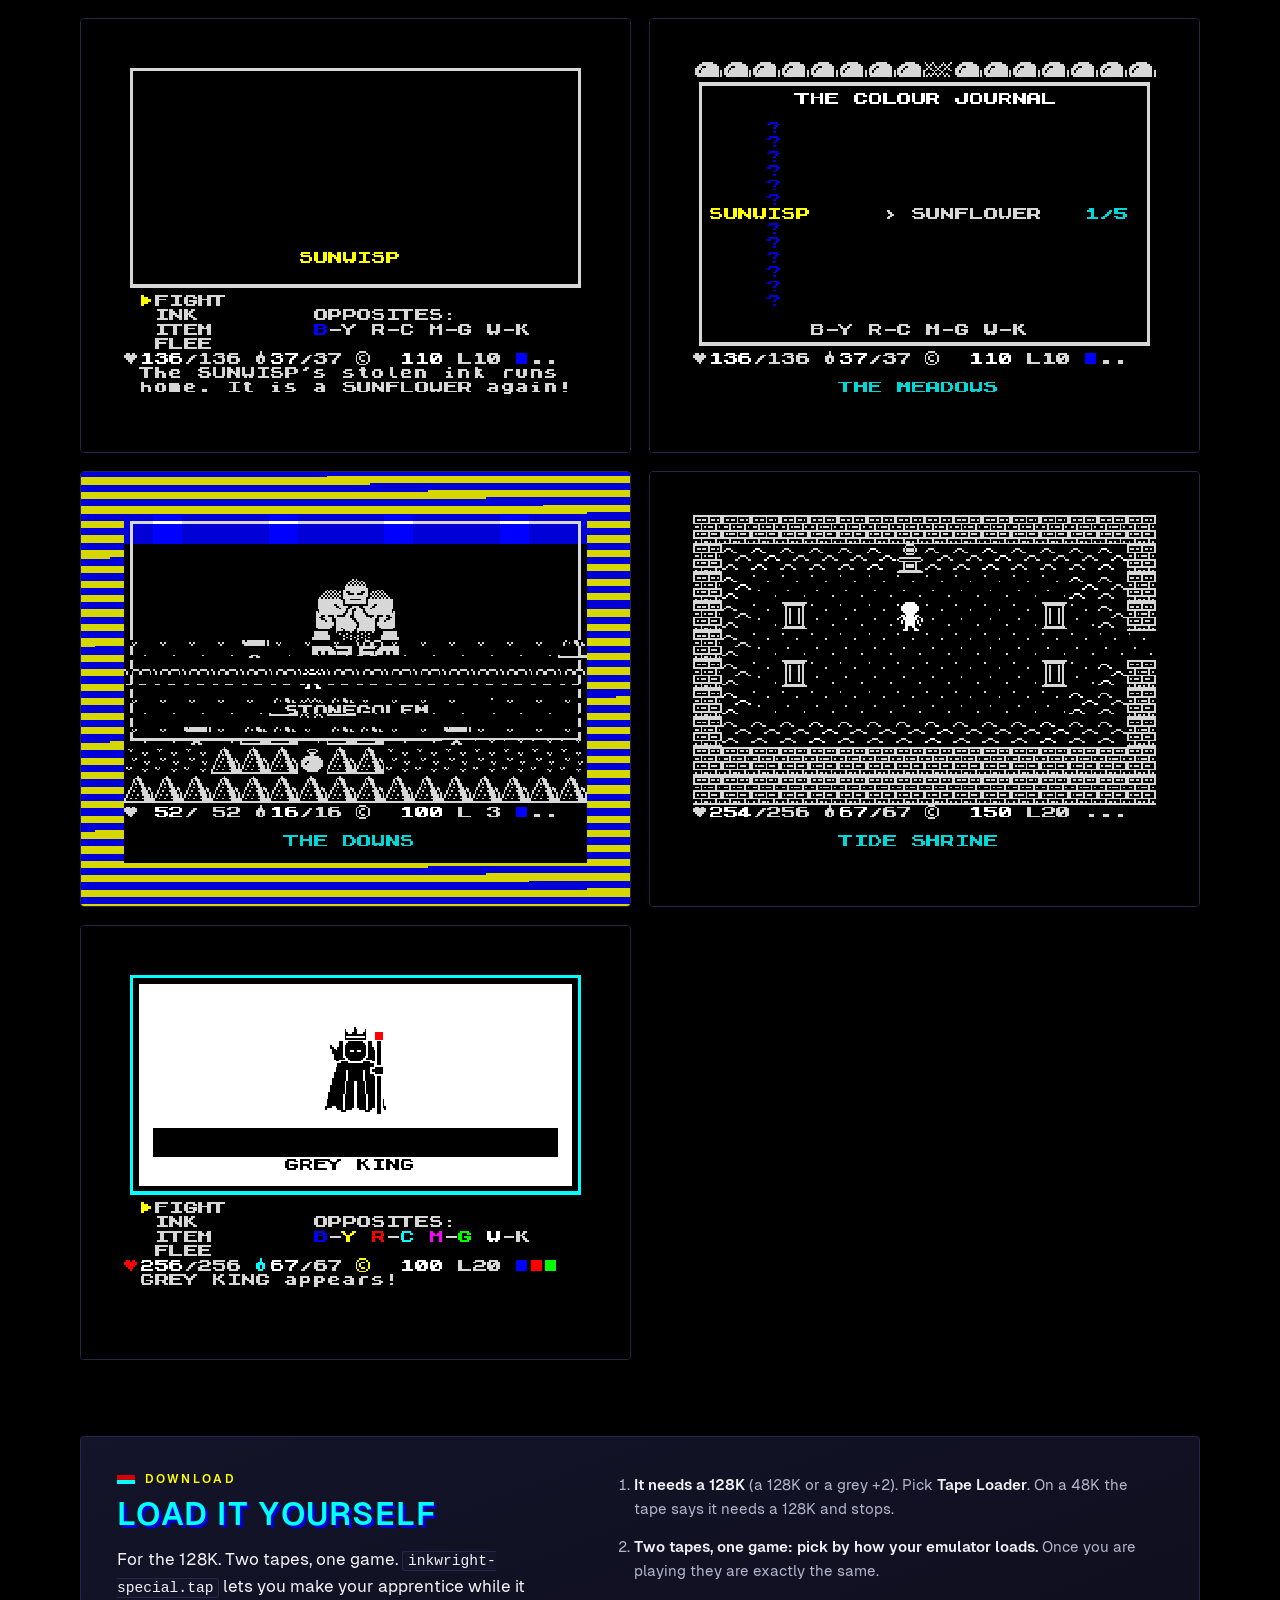
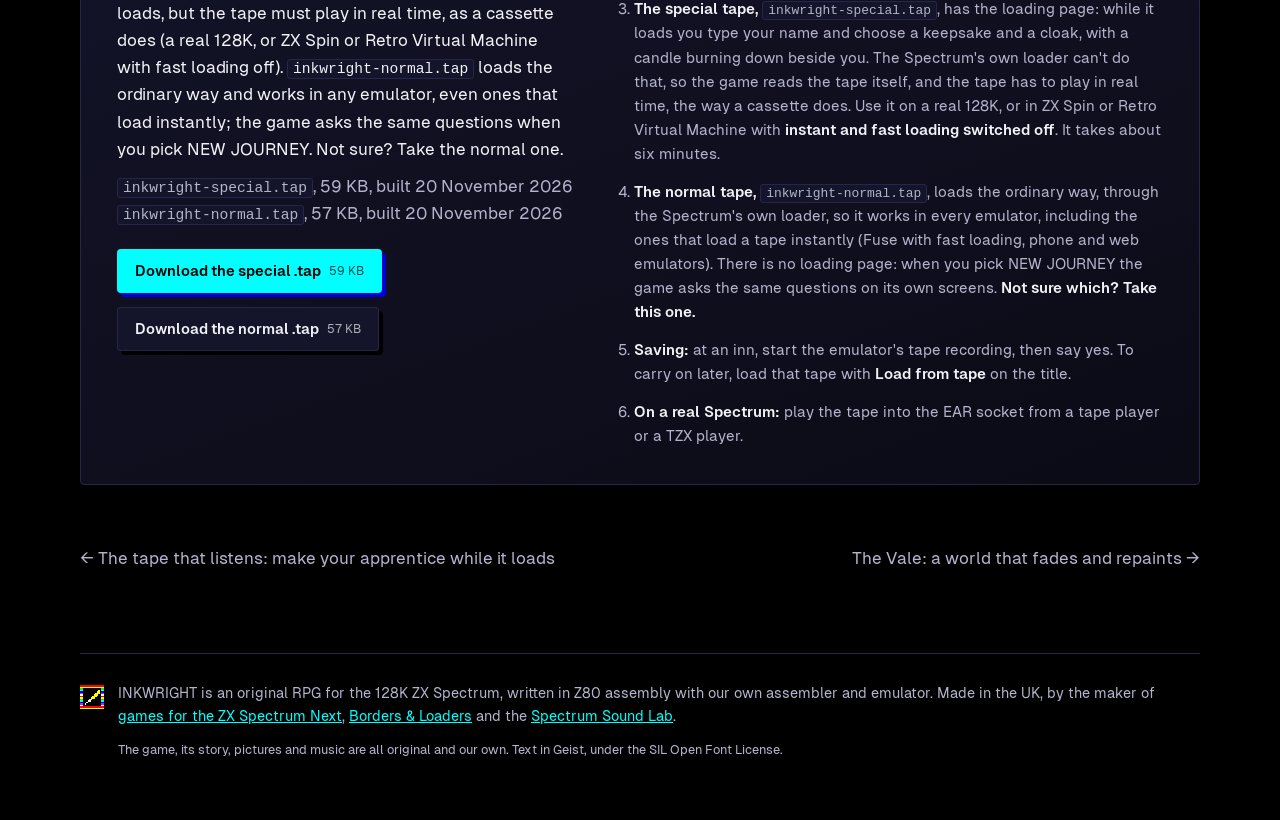
==== commit 55920f31: "Site update" ====
--- a/demos/fights/index.html
+++ b/demos/fights/index.html
@@ -39,7 +39,7 @@
     <h1 class="title">Fights: the border loads each monster</h1>
     <p class="lead">A fight does not cut to its screen: it loads it, like a tape. Pilot tone in red and cyan, a header, then the picture byte by byte in the Spectrum's own screen order, blue and yellow stripes in the border and the screech of the data with it. Then the colour wheel decides it: a monster hit with its complement takes three times the damage.</p>
     <p>Fights are turn by turn: <b>FIGHT</b>, <b>INK</b>, <b>ITEM</b>, <b>FLEE</b>. The screen for each is drawn out of sight on the 128K's second screen, then loaded onto the first as a tape would load it. The ending loads one last loading screen the same way.</p>
-    <div class="actions"><a class="btn" href="../../files/inkwright.tap" download>Download the main .tap <small>59 KB</small></a><a class="btn btn-ghost" href="../../files/inkwright-plain.tap" download>Download the plain .tap <small>57 KB</small></a></div>
+    <div class="actions"><a class="btn" href="../../files/inkwright-special.tap" download>Download the special .tap <small>59 KB</small></a><a class="btn btn-ghost" href="../../files/inkwright-normal.tap" download>Download the normal .tap <small>57 KB</small></a></div>
   </div>
   <figure class="hero-shot">
     <a class="shot" href="../../shots/fights/pilot.png" data-caption="A monster is coming: the pilot tone in the border."><img src="../../shots/fights/pilot.png" width="608" height="480" alt="The Meadows with red and cyan bands in the border, as a tape's pilot tone"></a>
@@ -92,14 +92,15 @@
     <div>
       <p class="eyebrow">Download</p>
       <h2>Load it yourself</h2>
-      <p>For the 128K. Two tapes of the same game. <code>inkwright.tap</code> lets you make your apprentice while it loads, and needs an emulator that plays the tape in real time (ZX Spin, Retro Virtual Machine). <code>inkwright-plain.tap</code> loads through the ROM, for emulators that load tapes in a flash; the game then asks at NEW JOURNEY.</p>
-      <p class="meta"><code>inkwright.tap</code>, 59 KB, built 20 November 2026<br><code>inkwright-plain.tap</code>, 57 KB, built 20 November 2026</p>
-      <div class="actions"><a class="btn" href="../../files/inkwright.tap" download>Download the main .tap <small>59 KB</small></a><a class="btn btn-ghost" href="../../files/inkwright-plain.tap" download>Download the plain .tap <small>57 KB</small></a></div>
+      <p>For the 128K. Two tapes, one game. <code>inkwright-special.tap</code> lets you make your apprentice while it loads, but the tape must play in real time, as a cassette does (a real 128K, or ZX Spin or Retro Virtual Machine with fast loading off). <code>inkwright-normal.tap</code> loads the ordinary way and works in any emulator, even ones that load instantly; the game asks the same questions when you pick NEW JOURNEY. Not sure? Take the normal one.</p>
+      <p class="meta"><code>inkwright-special.tap</code>, 59 KB, built 20 November 2026<br><code>inkwright-normal.tap</code>, 57 KB, built 20 November 2026</p>
+      <div class="actions"><a class="btn" href="../../files/inkwright-special.tap" download>Download the special .tap <small>59 KB</small></a><a class="btn btn-ghost" href="../../files/inkwright-normal.tap" download>Download the normal .tap <small>57 KB</small></a></div>
     </div>
     <ol class="steps">
       <li><b>It needs a 128K</b> (a 128K or a grey +2). Pick <b>Tape Loader</b>. On a 48K the tape says it needs a 128K and stops.</li>
-      <li><b>The main tape,</b> <code>inkwright.tap</code>, lets you make your apprentice while it loads: type a name, then pick with the keys or a joystick. Its own loader reads the tape, so the emulator must play it in real time: ZX Spin and Retro Virtual Machine do. Switch off instant and fast loading. It takes about six minutes.</li>
-      <li><b>The plain tape,</b> <code>inkwright-plain.tap</code>, is the same game loaded by the ROM, for emulators that load tapes in a flash. NEW JOURNEY then asks who you are.</li>
+      <li><b>Two tapes, one game: pick by how your emulator loads.</b> Once you are playing they are exactly the same.</li>
+      <li><b>The special tape,</b> <code>inkwright-special.tap</code>, has the loading page: while it loads you type your name and choose a keepsake and a cloak, with a candle burning down beside you. The Spectrum's own loader can't do that, so the game reads the tape itself, and the tape has to play in real time, the way a cassette does. Use it on a real 128K, or in ZX Spin or Retro Virtual Machine with <b>instant and fast loading switched off</b>. It takes about six minutes.</li>
+      <li><b>The normal tape,</b> <code>inkwright-normal.tap</code>, loads the ordinary way, through the Spectrum's own loader, so it works in every emulator, including the ones that load a tape instantly (Fuse with fast loading, phone and web emulators). There is no loading page: when you pick NEW JOURNEY the game asks the same questions on its own screens. <b>Not sure which? Take this one.</b></li>
       <li><b>Saving:</b> at an inn, start the emulator's tape recording, then say yes. To carry on later, load that tape with <b>Load from tape</b> on the title.</li>
       <li><b>On a real Spectrum:</b> play the tape into the EAR socket from a tape player or a TZX player.</li>
     </ol>
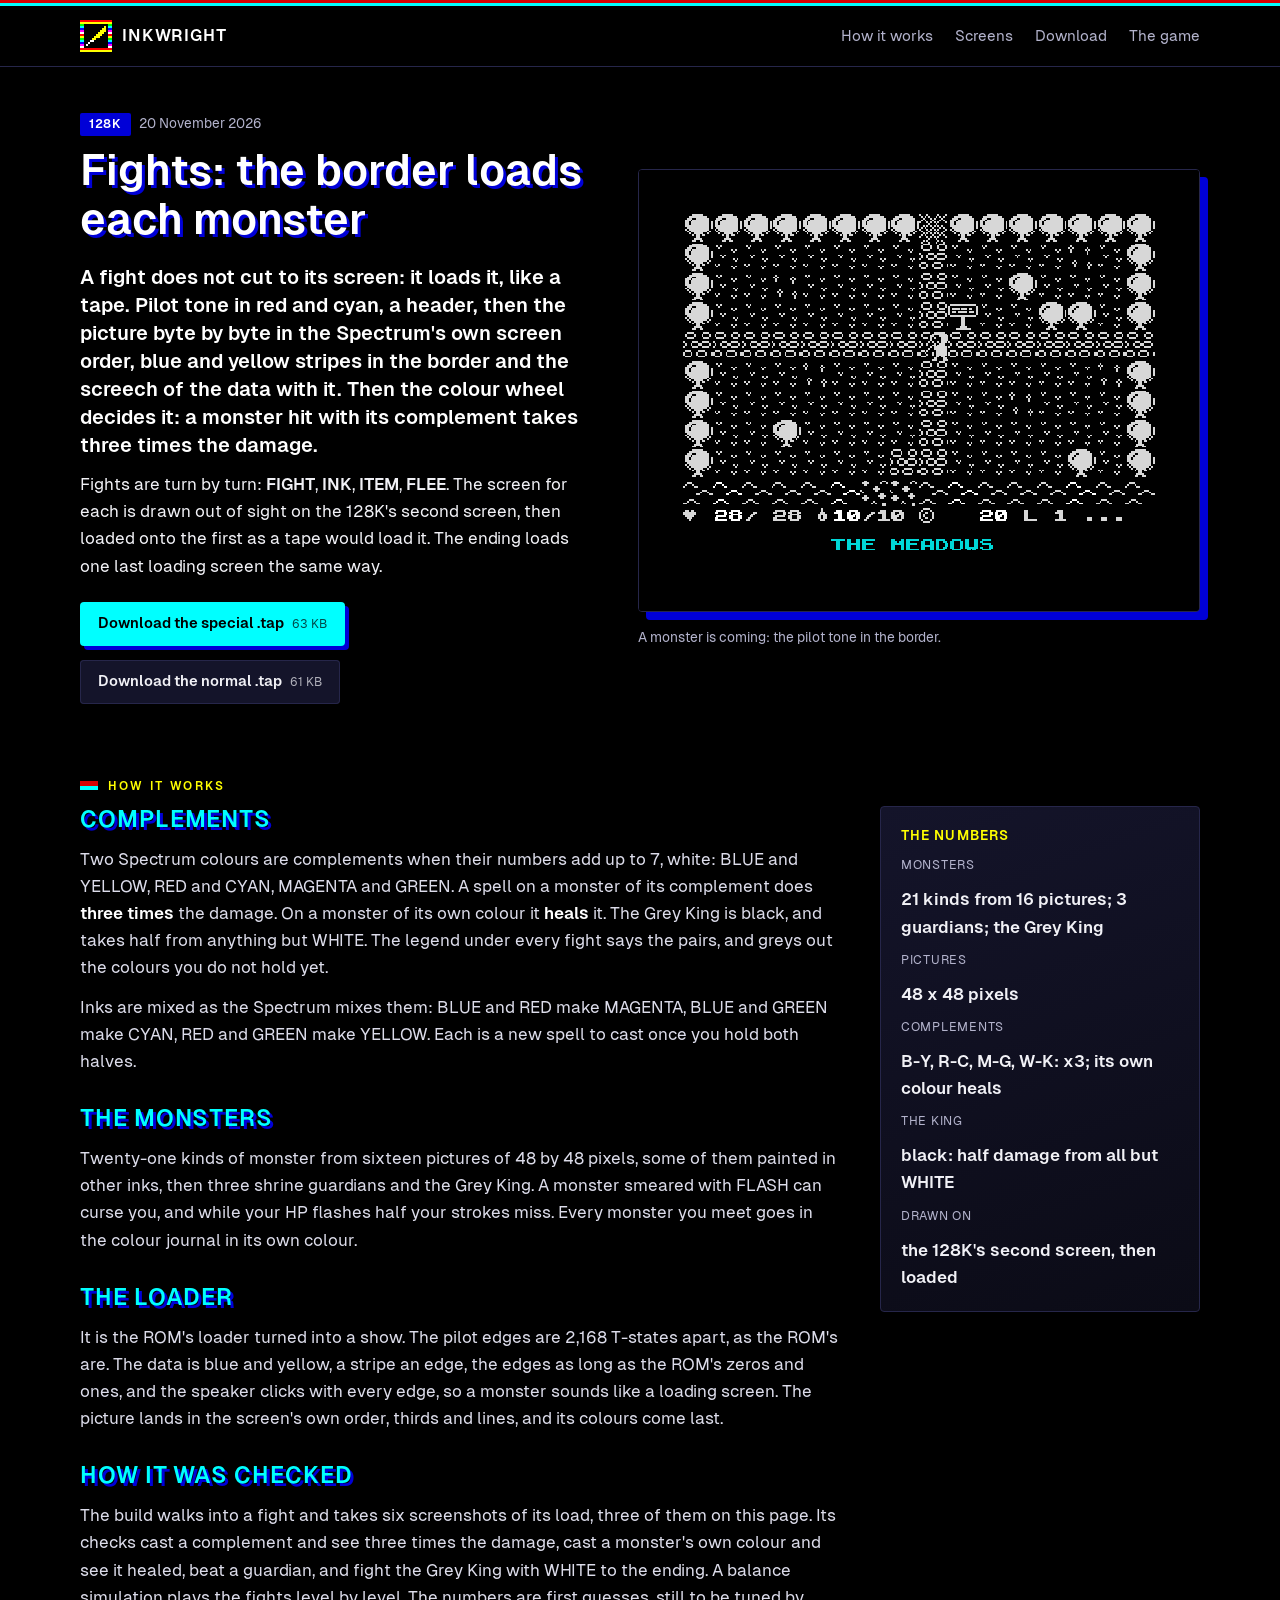
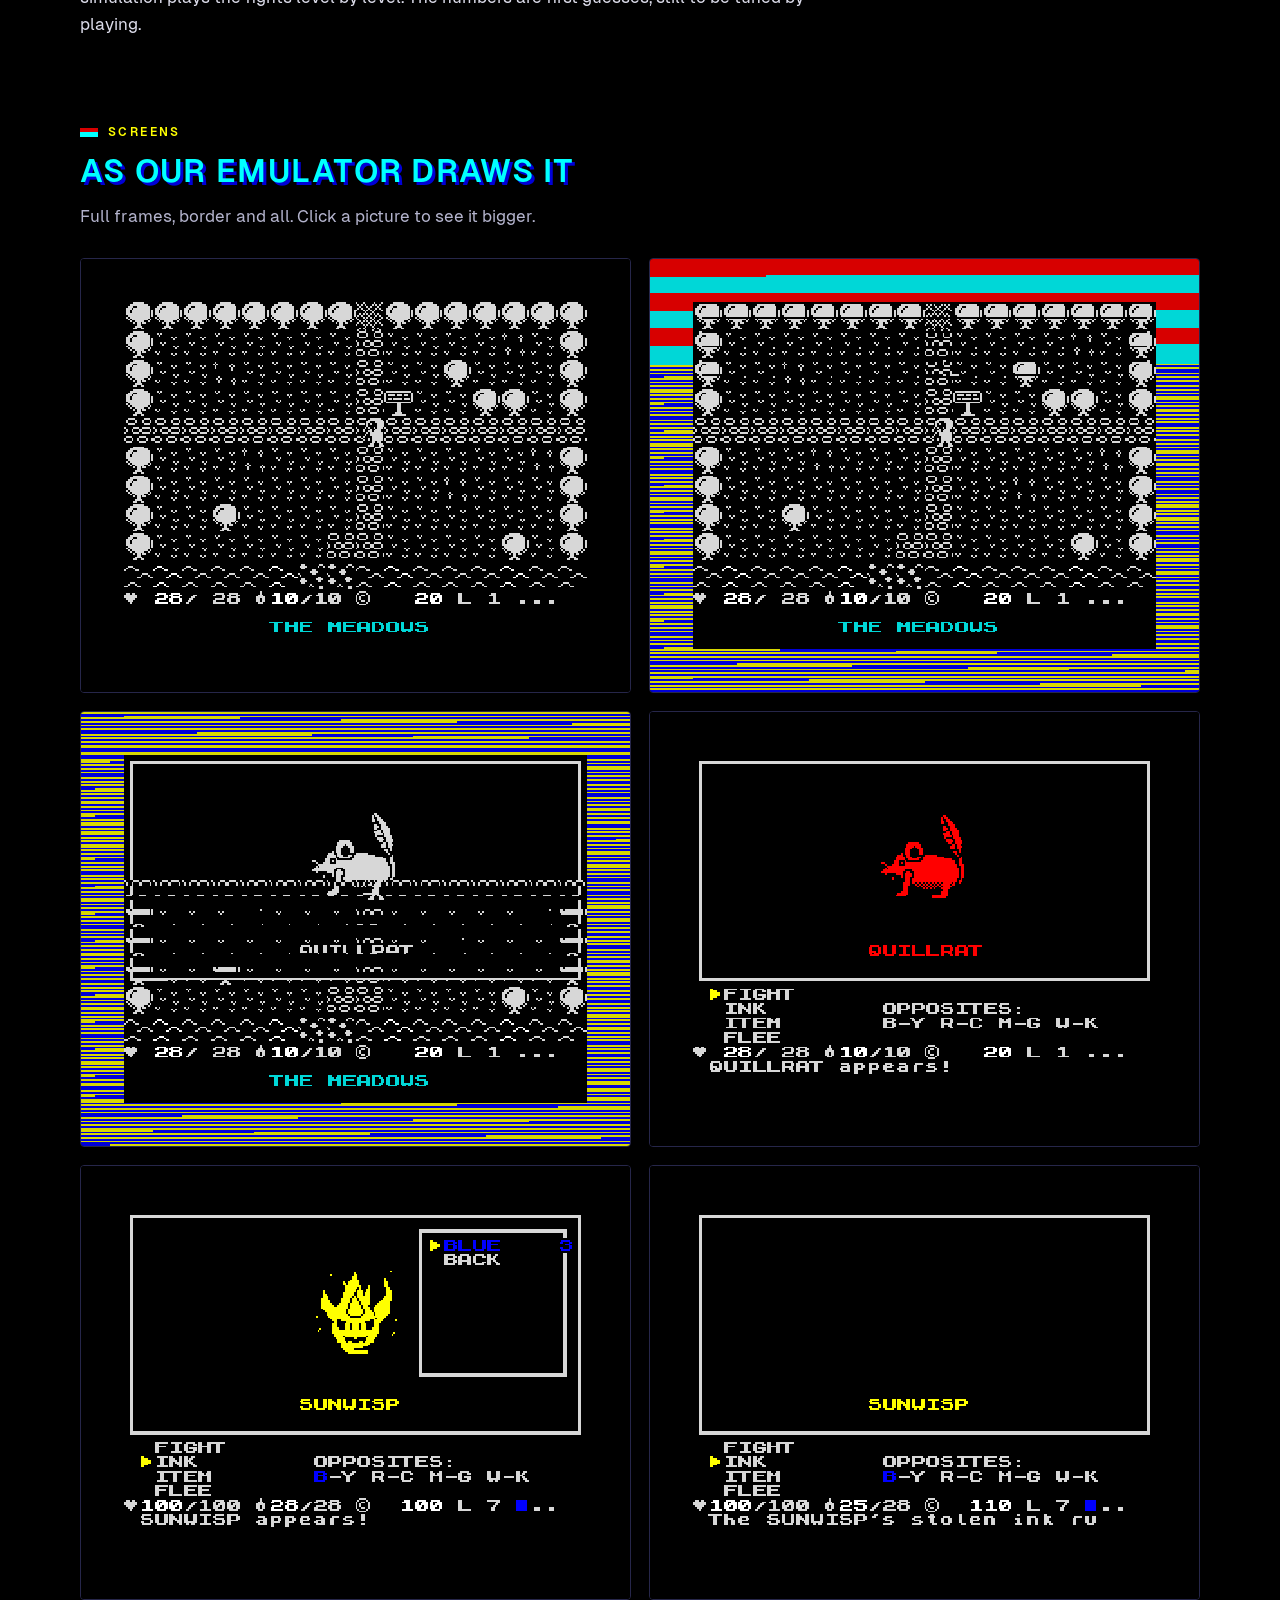
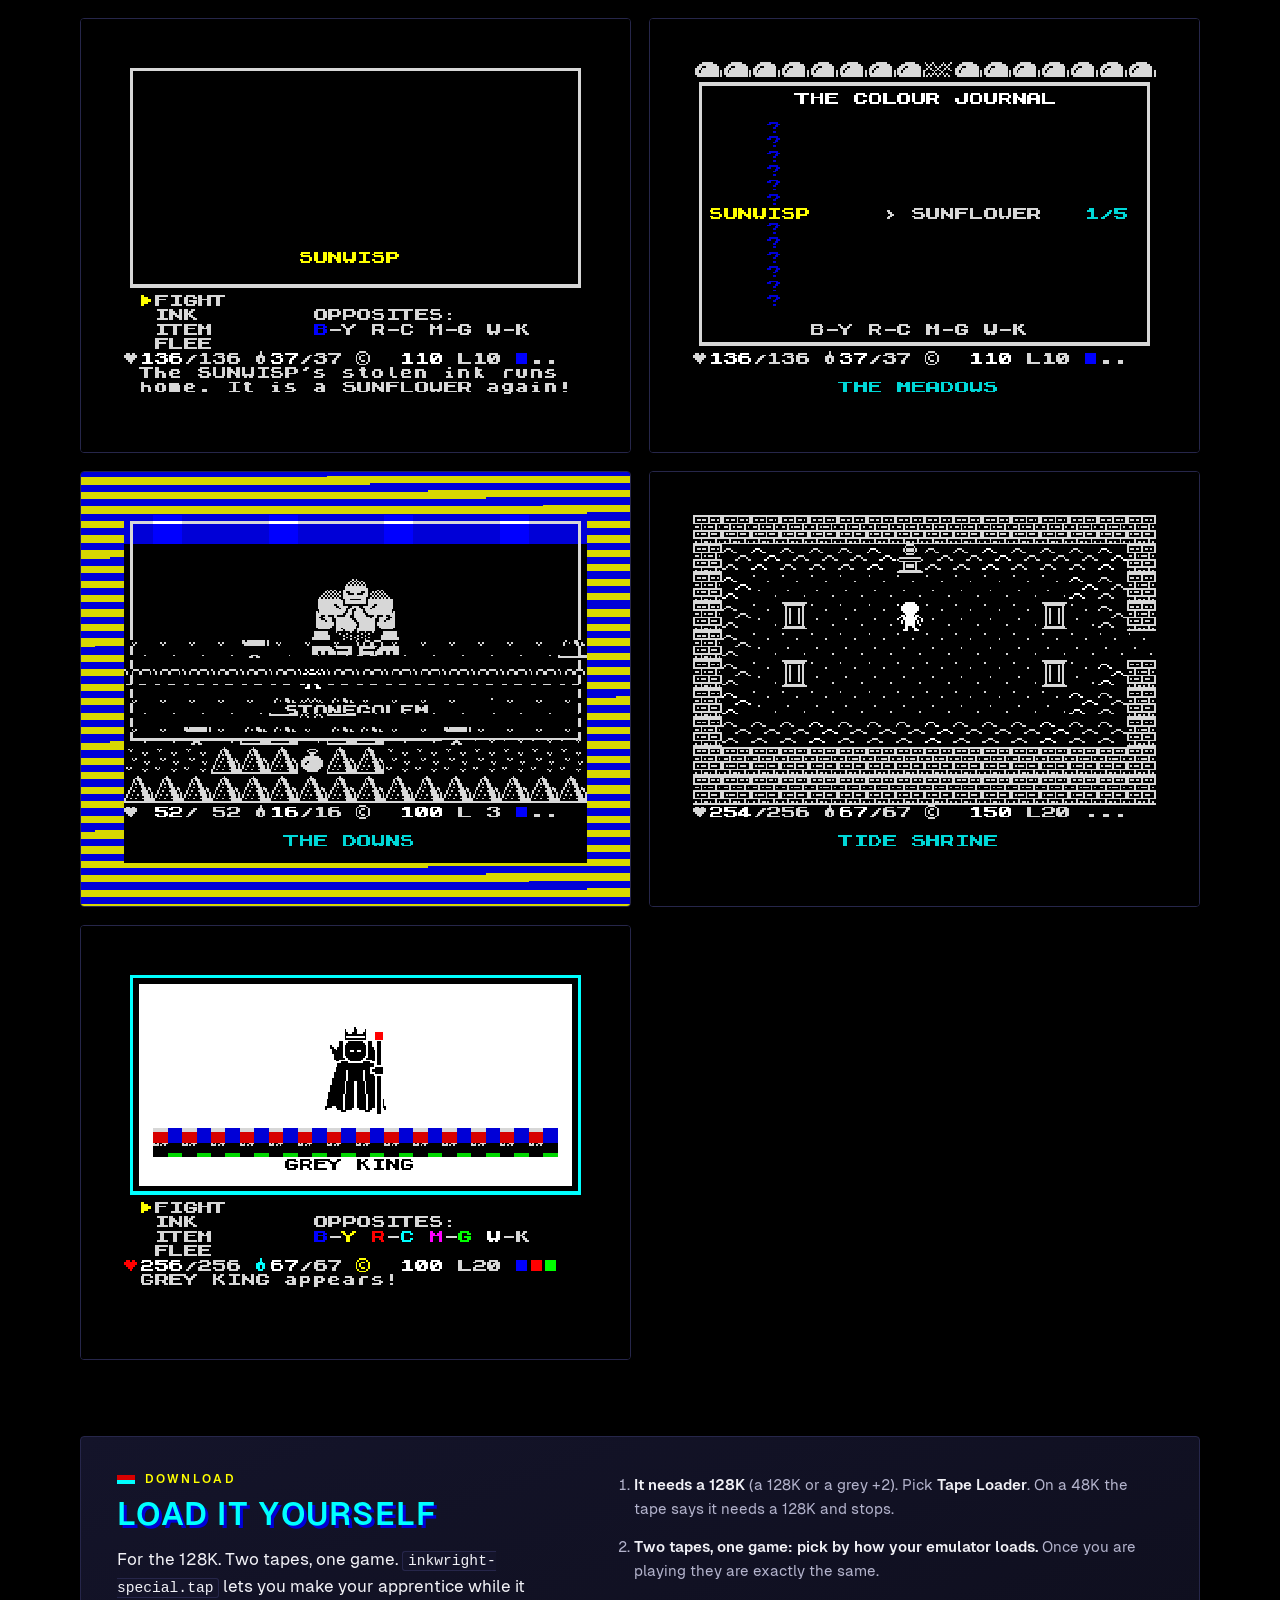
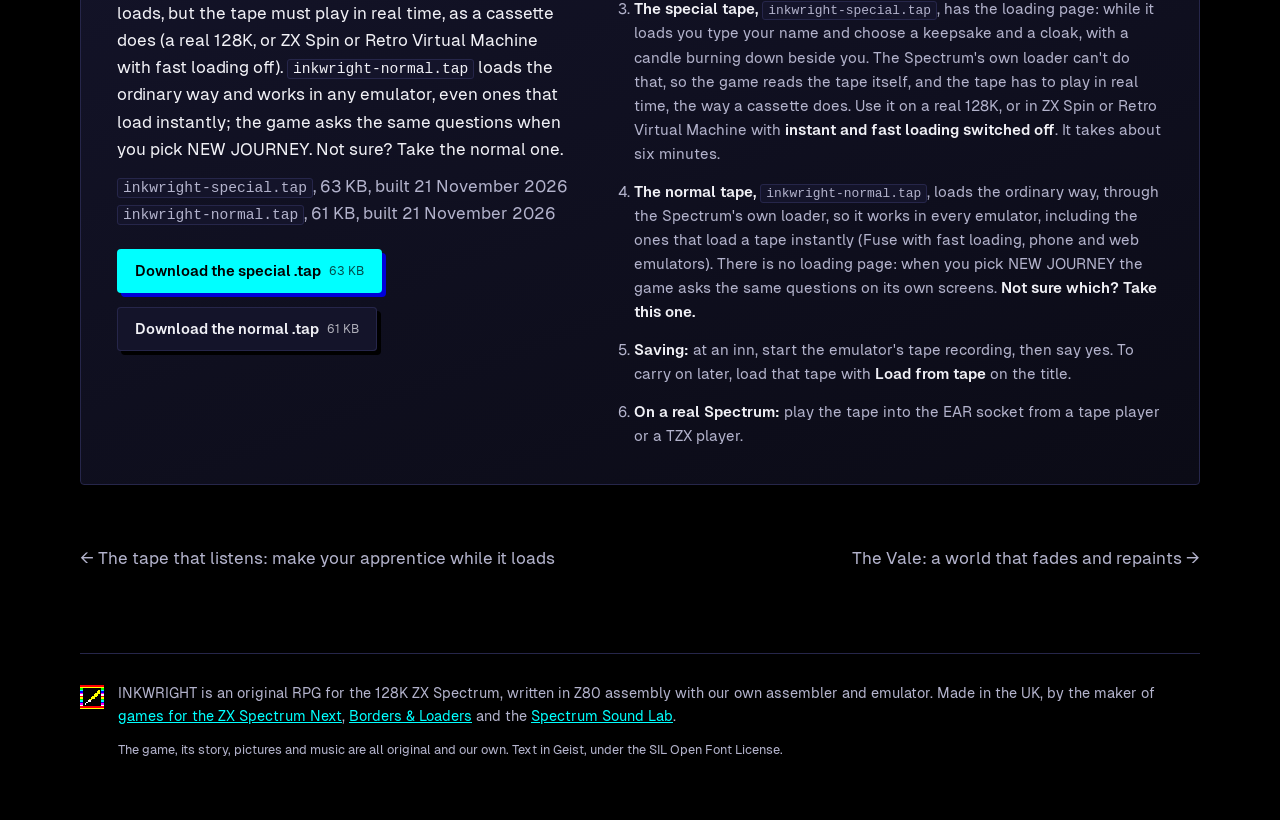
==== commit c415adc9: "Site update" ====
--- a/demos/fights/index.html
+++ b/demos/fights/index.html
@@ -39,7 +39,7 @@
     <h1 class="title">Fights: the border loads each monster</h1>
     <p class="lead">A fight does not cut to its screen: it loads it, like a tape. Pilot tone in red and cyan, a header, then the picture byte by byte in the Spectrum's own screen order, blue and yellow stripes in the border and the screech of the data with it. Then the colour wheel decides it: a monster hit with its complement takes three times the damage.</p>
     <p>Fights are turn by turn: <b>FIGHT</b>, <b>INK</b>, <b>ITEM</b>, <b>FLEE</b>. The screen for each is drawn out of sight on the 128K's second screen, then loaded onto the first as a tape would load it. The ending loads one last loading screen the same way.</p>
-    <div class="actions"><a class="btn" href="../../files/inkwright-special.tap" download>Download the special .tap <small>59 KB</small></a><a class="btn btn-ghost" href="../../files/inkwright-normal.tap" download>Download the normal .tap <small>57 KB</small></a></div>
+    <div class="actions"><a class="btn" href="../../files/inkwright-special.tap" download>Download the special .tap <small>63 KB</small></a><a class="btn btn-ghost" href="../../files/inkwright-normal.tap" download>Download the normal .tap <small>61 KB</small></a></div>
   </div>
   <figure class="hero-shot">
     <a class="shot" href="../../shots/fights/pilot.png" data-caption="A monster is coming: the pilot tone in the border."><img src="../../shots/fights/pilot.png" width="608" height="480" alt="The Meadows with red and cyan bands in the border, as a tape's pilot tone"></a>
@@ -93,8 +93,8 @@
       <p class="eyebrow">Download</p>
       <h2>Load it yourself</h2>
       <p>For the 128K. Two tapes, one game. <code>inkwright-special.tap</code> lets you make your apprentice while it loads, but the tape must play in real time, as a cassette does (a real 128K, or ZX Spin or Retro Virtual Machine with fast loading off). <code>inkwright-normal.tap</code> loads the ordinary way and works in any emulator, even ones that load instantly; the game asks the same questions when you pick NEW JOURNEY. Not sure? Take the normal one.</p>
-      <p class="meta"><code>inkwright-special.tap</code>, 59 KB, built 20 November 2026<br><code>inkwright-normal.tap</code>, 57 KB, built 20 November 2026</p>
-      <div class="actions"><a class="btn" href="../../files/inkwright-special.tap" download>Download the special .tap <small>59 KB</small></a><a class="btn btn-ghost" href="../../files/inkwright-normal.tap" download>Download the normal .tap <small>57 KB</small></a></div>
+      <p class="meta"><code>inkwright-special.tap</code>, 63 KB, built 21 November 2026<br><code>inkwright-normal.tap</code>, 61 KB, built 21 November 2026</p>
+      <div class="actions"><a class="btn" href="../../files/inkwright-special.tap" download>Download the special .tap <small>63 KB</small></a><a class="btn btn-ghost" href="../../files/inkwright-normal.tap" download>Download the normal .tap <small>61 KB</small></a></div>
     </div>
     <ol class="steps">
       <li><b>It needs a 128K</b> (a 128K or a grey +2). Pick <b>Tape Loader</b>. On a 48K the tape says it needs a 128K and stops.</li>
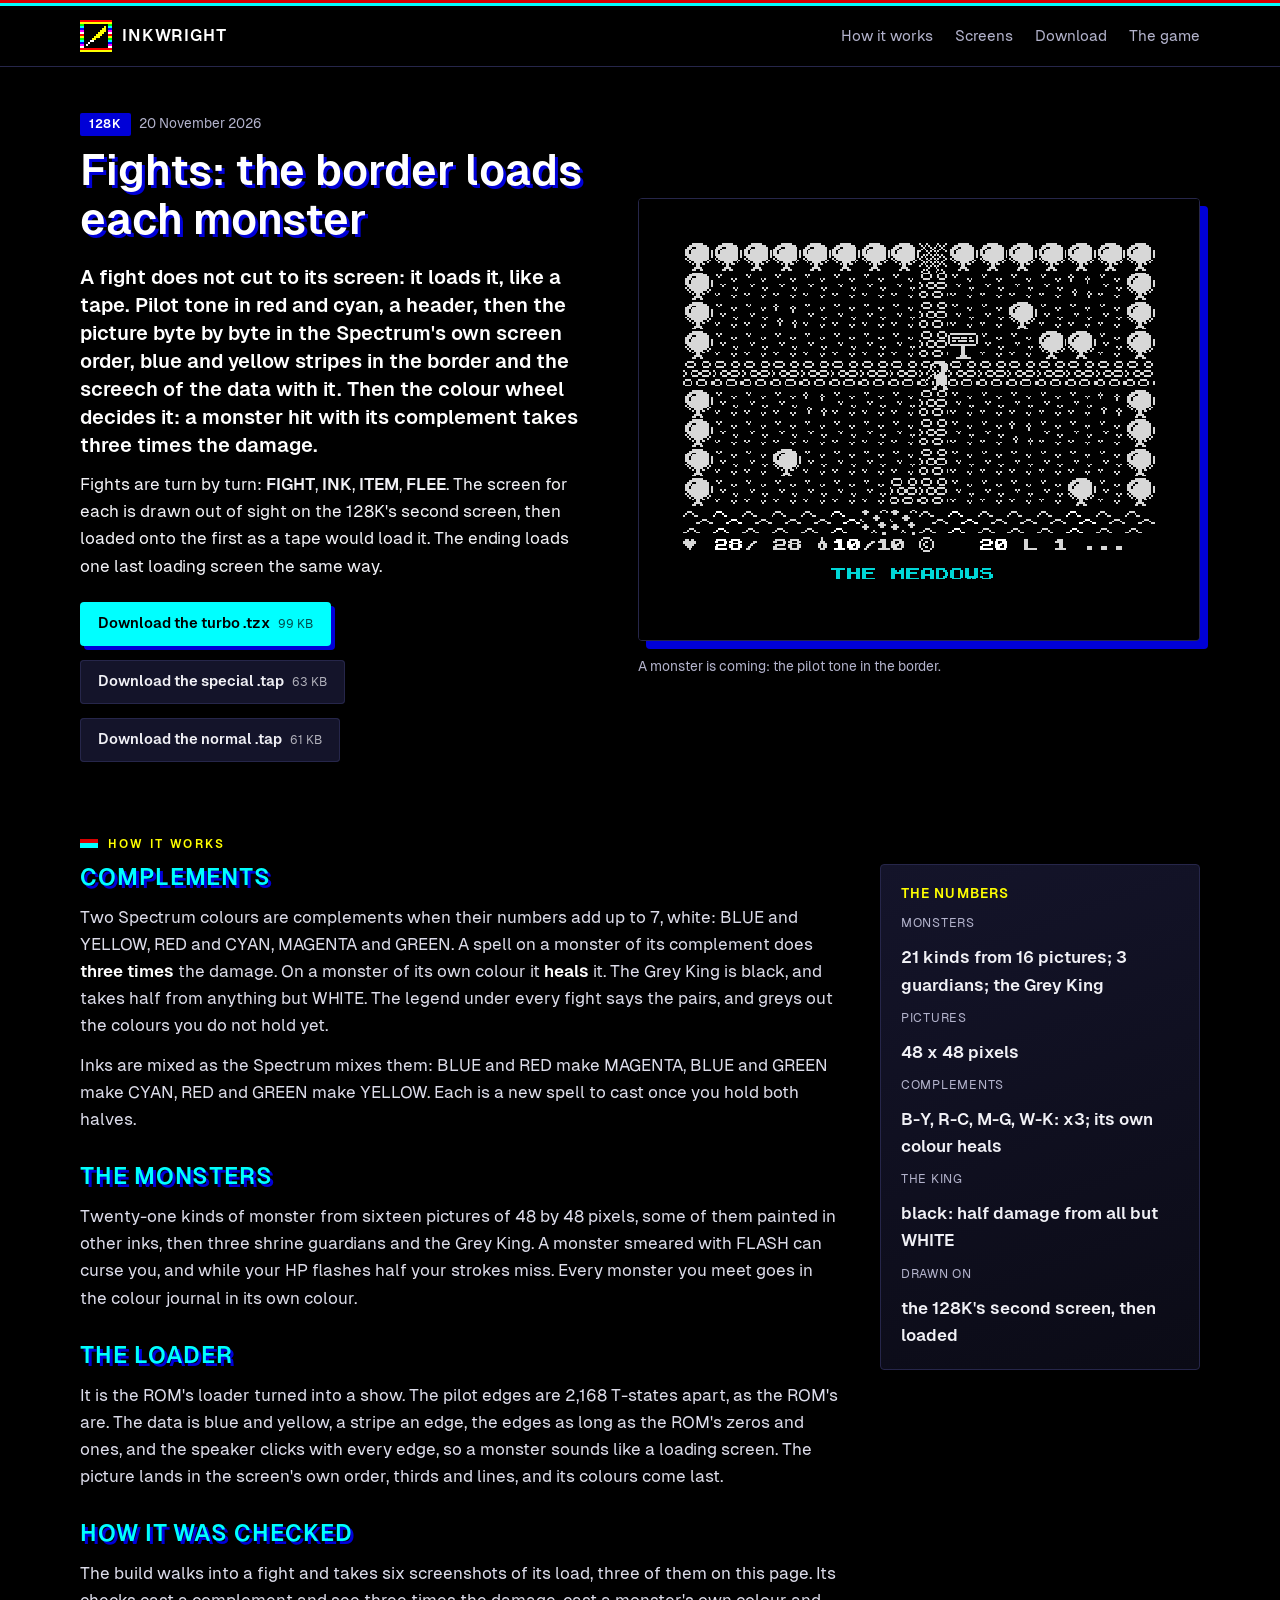
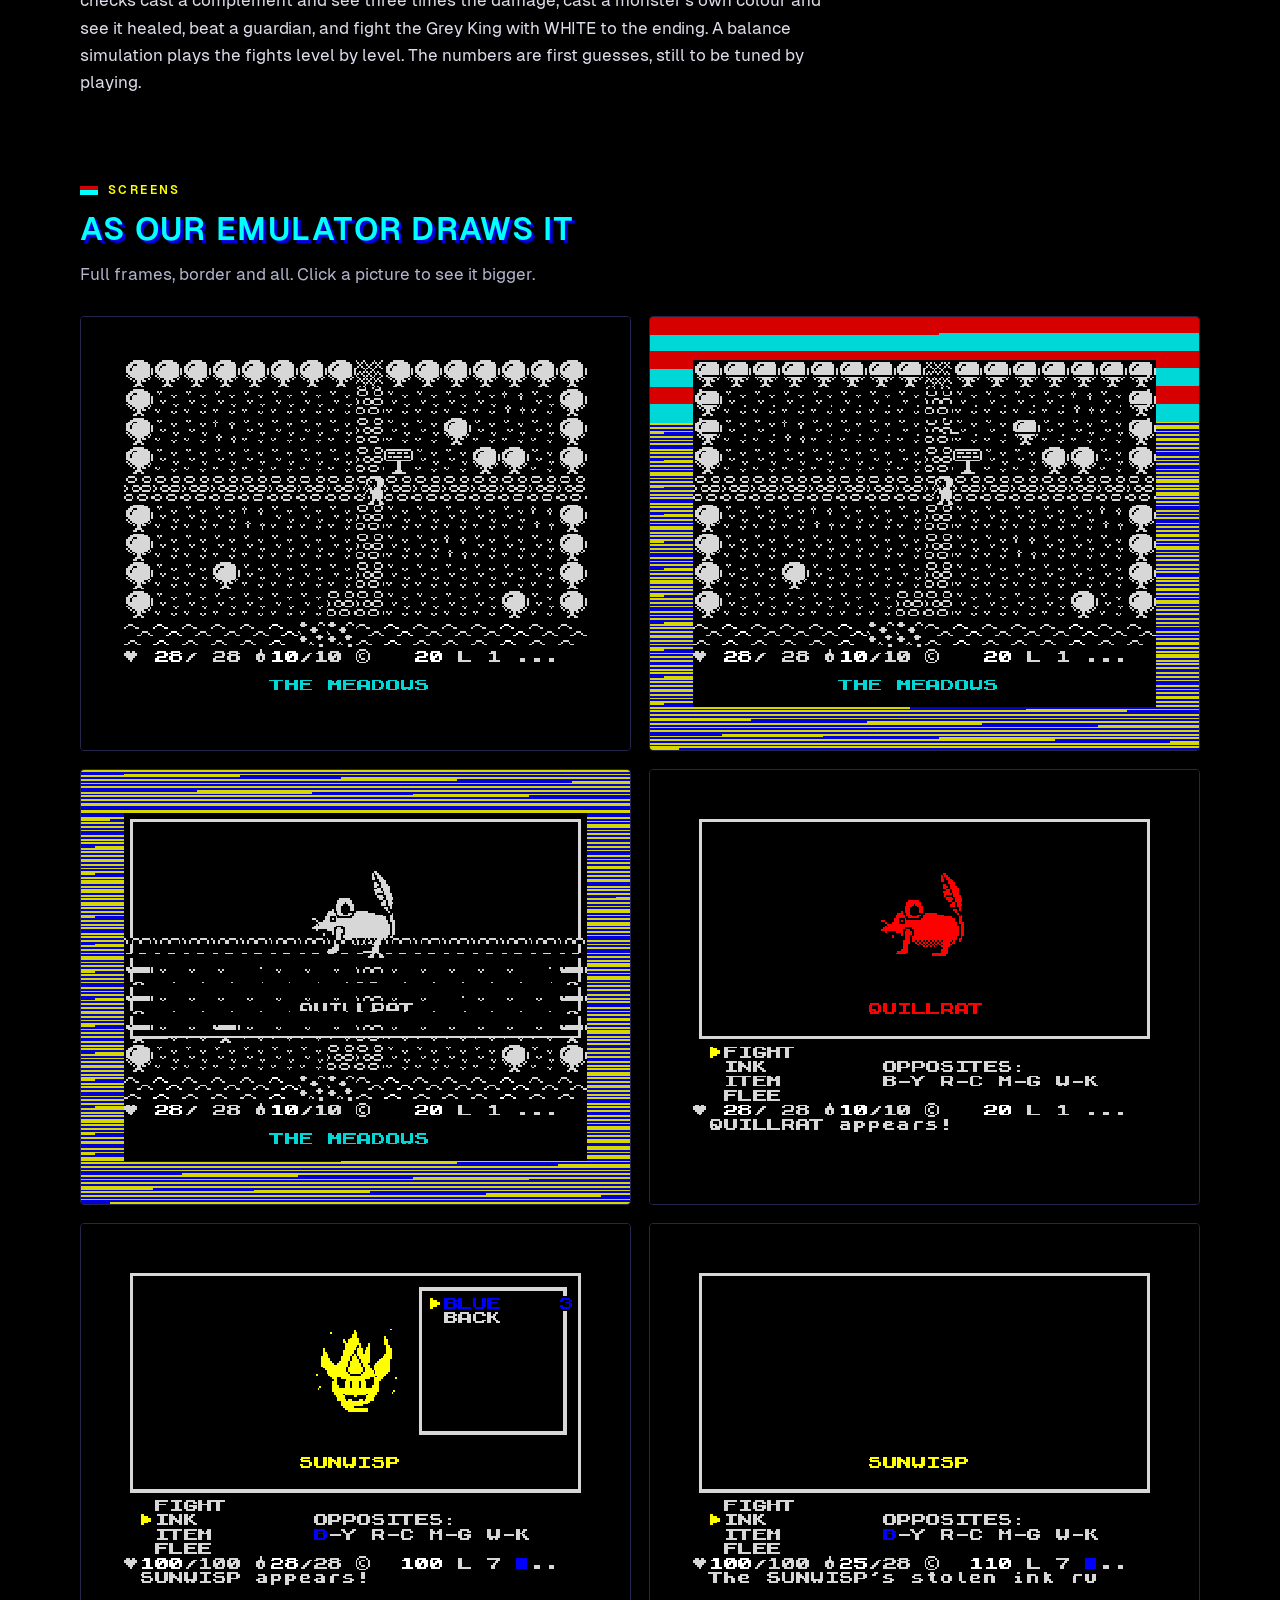
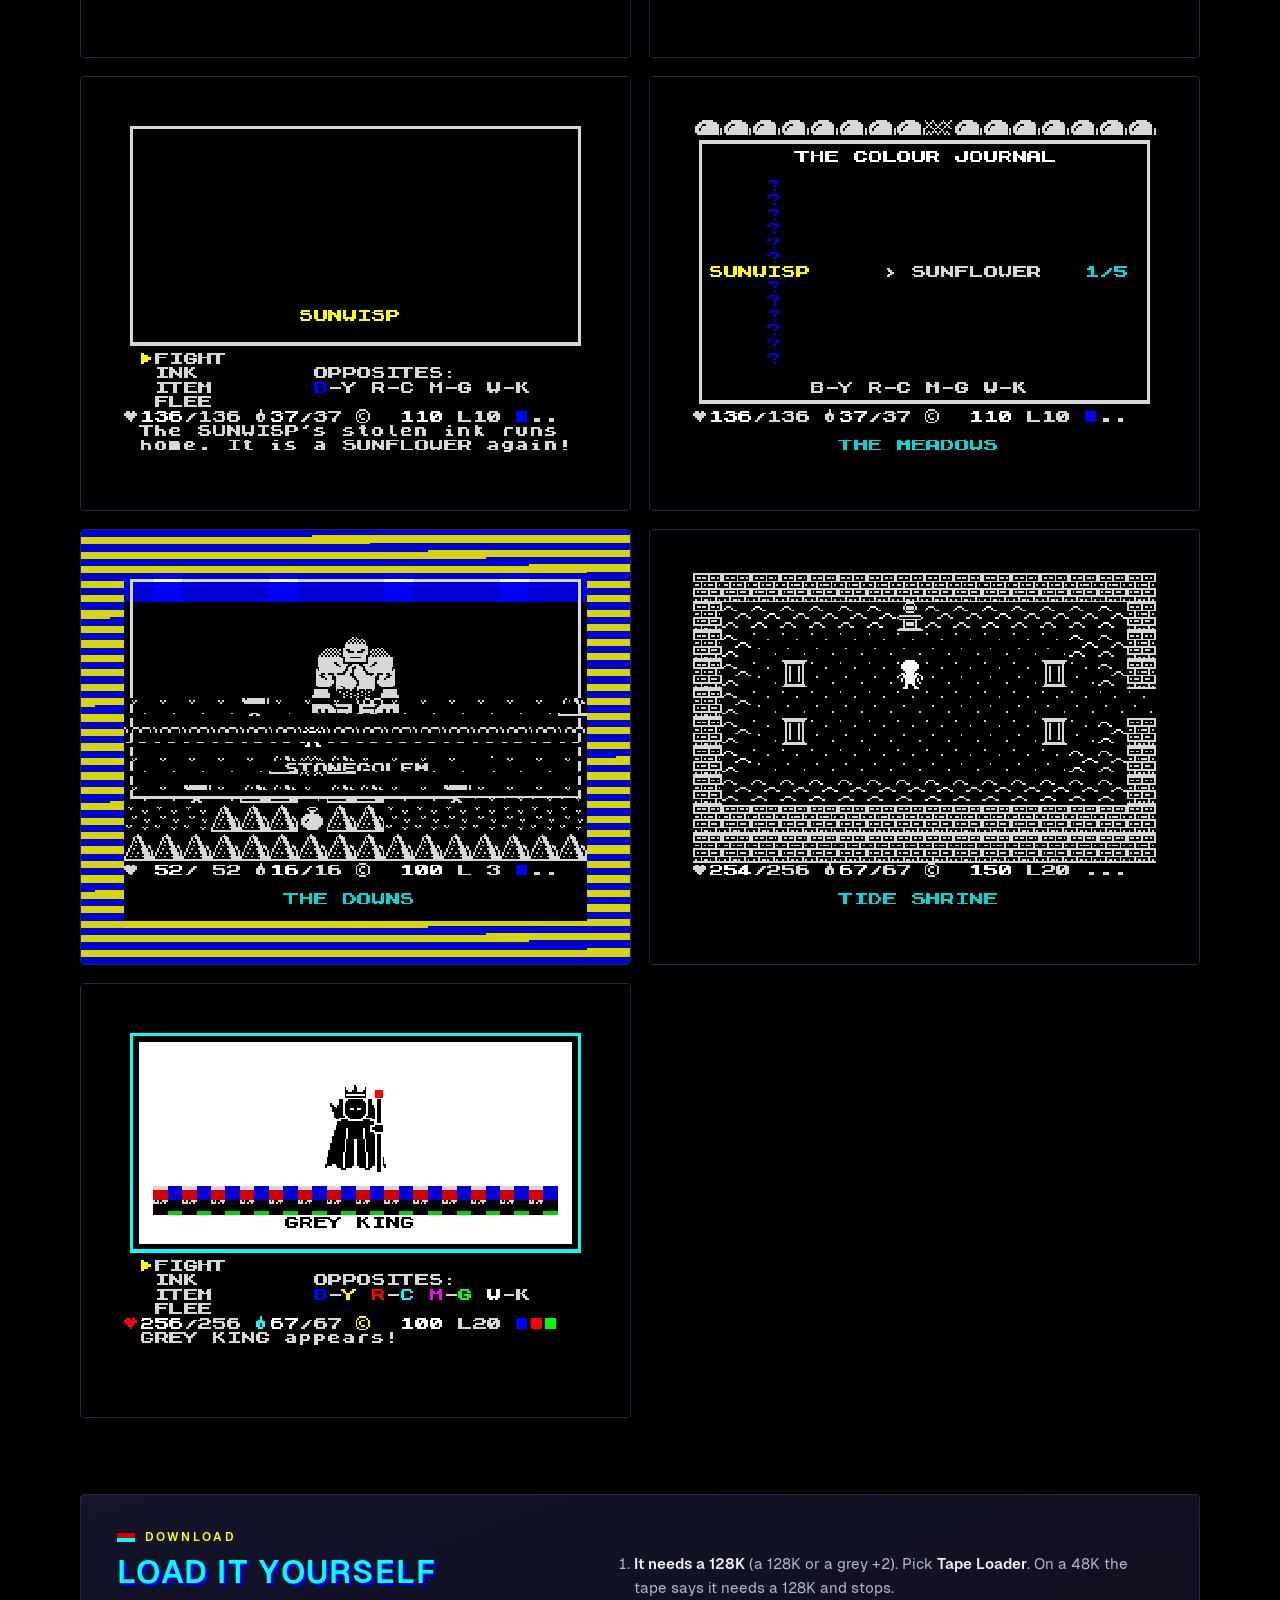
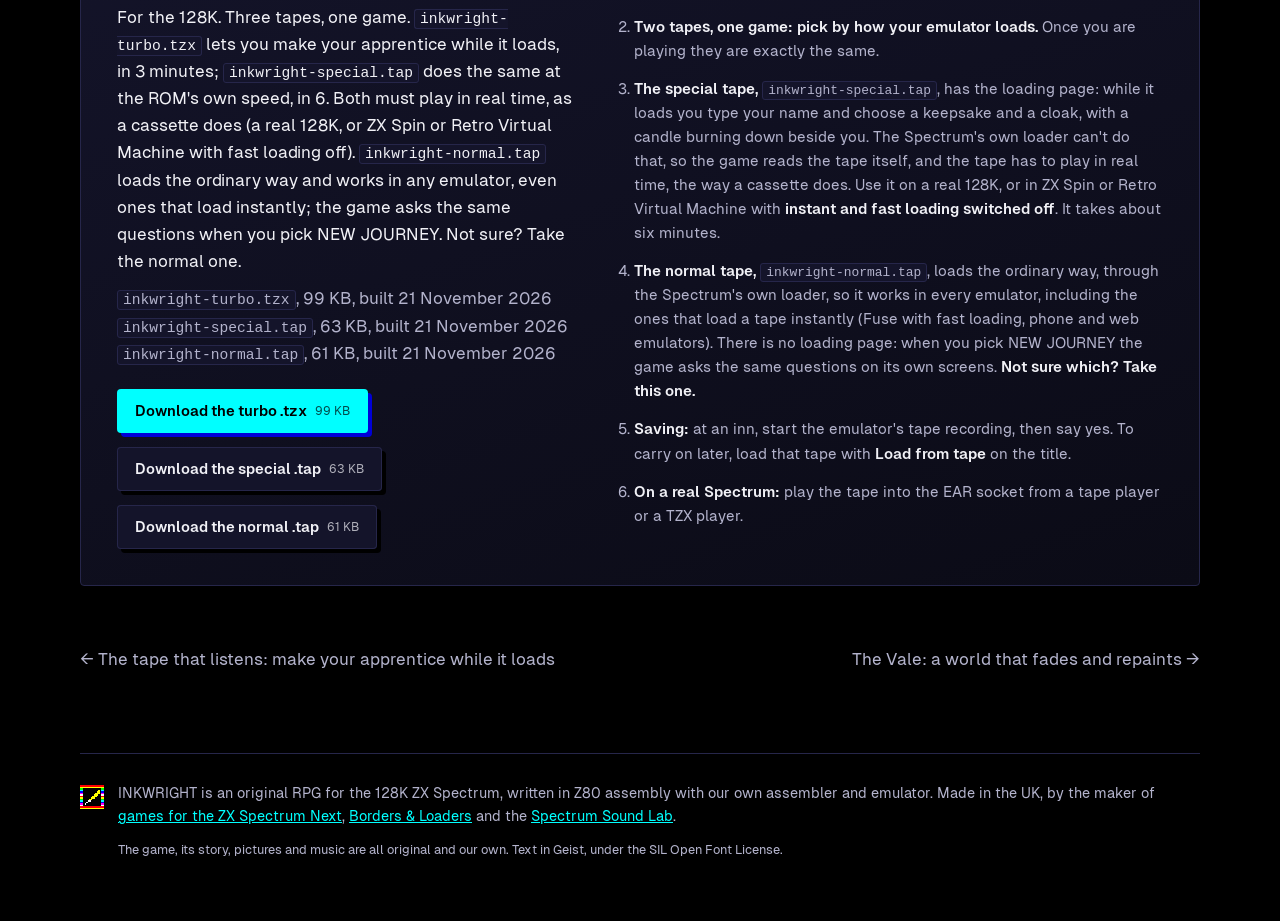
==== commit 29cfa369: "Site update" ====
--- a/demos/fights/index.html
+++ b/demos/fights/index.html
@@ -39,7 +39,7 @@
     <h1 class="title">Fights: the border loads each monster</h1>
     <p class="lead">A fight does not cut to its screen: it loads it, like a tape. Pilot tone in red and cyan, a header, then the picture byte by byte in the Spectrum's own screen order, blue and yellow stripes in the border and the screech of the data with it. Then the colour wheel decides it: a monster hit with its complement takes three times the damage.</p>
     <p>Fights are turn by turn: <b>FIGHT</b>, <b>INK</b>, <b>ITEM</b>, <b>FLEE</b>. The screen for each is drawn out of sight on the 128K's second screen, then loaded onto the first as a tape would load it. The ending loads one last loading screen the same way.</p>
-    <div class="actions"><a class="btn" href="../../files/inkwright-special.tap" download>Download the special .tap <small>63 KB</small></a><a class="btn btn-ghost" href="../../files/inkwright-normal.tap" download>Download the normal .tap <small>61 KB</small></a></div>
+    <div class="actions"><a class="btn" href="../../files/inkwright-turbo.tzx" download>Download the turbo .tzx <small>99 KB</small></a><a class="btn btn-ghost" href="../../files/inkwright-special.tap" download>Download the special .tap <small>63 KB</small></a><a class="btn btn-ghost" href="../../files/inkwright-normal.tap" download>Download the normal .tap <small>61 KB</small></a></div>
   </div>
   <figure class="hero-shot">
     <a class="shot" href="../../shots/fights/pilot.png" data-caption="A monster is coming: the pilot tone in the border."><img src="../../shots/fights/pilot.png" width="608" height="480" alt="The Meadows with red and cyan bands in the border, as a tape's pilot tone"></a>
@@ -92,9 +92,9 @@
     <div>
       <p class="eyebrow">Download</p>
       <h2>Load it yourself</h2>
-      <p>For the 128K. Two tapes, one game. <code>inkwright-special.tap</code> lets you make your apprentice while it loads, but the tape must play in real time, as a cassette does (a real 128K, or ZX Spin or Retro Virtual Machine with fast loading off). <code>inkwright-normal.tap</code> loads the ordinary way and works in any emulator, even ones that load instantly; the game asks the same questions when you pick NEW JOURNEY. Not sure? Take the normal one.</p>
-      <p class="meta"><code>inkwright-special.tap</code>, 63 KB, built 21 November 2026<br><code>inkwright-normal.tap</code>, 61 KB, built 21 November 2026</p>
-      <div class="actions"><a class="btn" href="../../files/inkwright-special.tap" download>Download the special .tap <small>63 KB</small></a><a class="btn btn-ghost" href="../../files/inkwright-normal.tap" download>Download the normal .tap <small>61 KB</small></a></div>
+      <p>For the 128K. Three tapes, one game. <code>inkwright-turbo.tzx</code> lets you make your apprentice while it loads, in 3 minutes; <code>inkwright-special.tap</code> does the same at the ROM's own speed, in 6. Both must play in real time, as a cassette does (a real 128K, or ZX Spin or Retro Virtual Machine with fast loading off). <code>inkwright-normal.tap</code> loads the ordinary way and works in any emulator, even ones that load instantly; the game asks the same questions when you pick NEW JOURNEY. Not sure? Take the normal one.</p>
+      <p class="meta"><code>inkwright-turbo.tzx</code>, 99 KB, built 21 November 2026<br><code>inkwright-special.tap</code>, 63 KB, built 21 November 2026<br><code>inkwright-normal.tap</code>, 61 KB, built 21 November 2026</p>
+      <div class="actions"><a class="btn" href="../../files/inkwright-turbo.tzx" download>Download the turbo .tzx <small>99 KB</small></a><a class="btn btn-ghost" href="../../files/inkwright-special.tap" download>Download the special .tap <small>63 KB</small></a><a class="btn btn-ghost" href="../../files/inkwright-normal.tap" download>Download the normal .tap <small>61 KB</small></a></div>
     </div>
     <ol class="steps">
       <li><b>It needs a 128K</b> (a 128K or a grey +2). Pick <b>Tape Loader</b>. On a 48K the tape says it needs a 128K and stops.</li>
--- a/site.css
+++ b/site.css
@@ -106,6 +106,12 @@
 .tech-text p, .tech-text li { color: #dcdcea; }
 .tech-text ul { padding-left: 20px; }
 .tech-text b { color: var(--heading); }
+/* hints with their answers hidden until asked (a game's "How to play") */
+.hint { border: 1px solid rgba(255,255,255,0.12); border-radius: 10px; padding: 10px 14px; margin: 10px 0; background: rgba(255,255,255,0.03); }
+.hint summary { cursor: pointer; color: var(--heading); font-weight: 600; }
+.hint summary small { color: #9a9ab0; font-weight: 400; }
+.hint[open] summary small { display: none; }
+.hint p { margin: 8px 0 0; }
 .numbers { position: sticky; top: 90px; }
 .numbers h3 { color: var(--yellow); text-transform: uppercase; letter-spacing: 0.08em; font-size: 0.85rem; margin-bottom: 12px; }
 .numbers dl { margin: 0; display: grid; gap: 10px; }
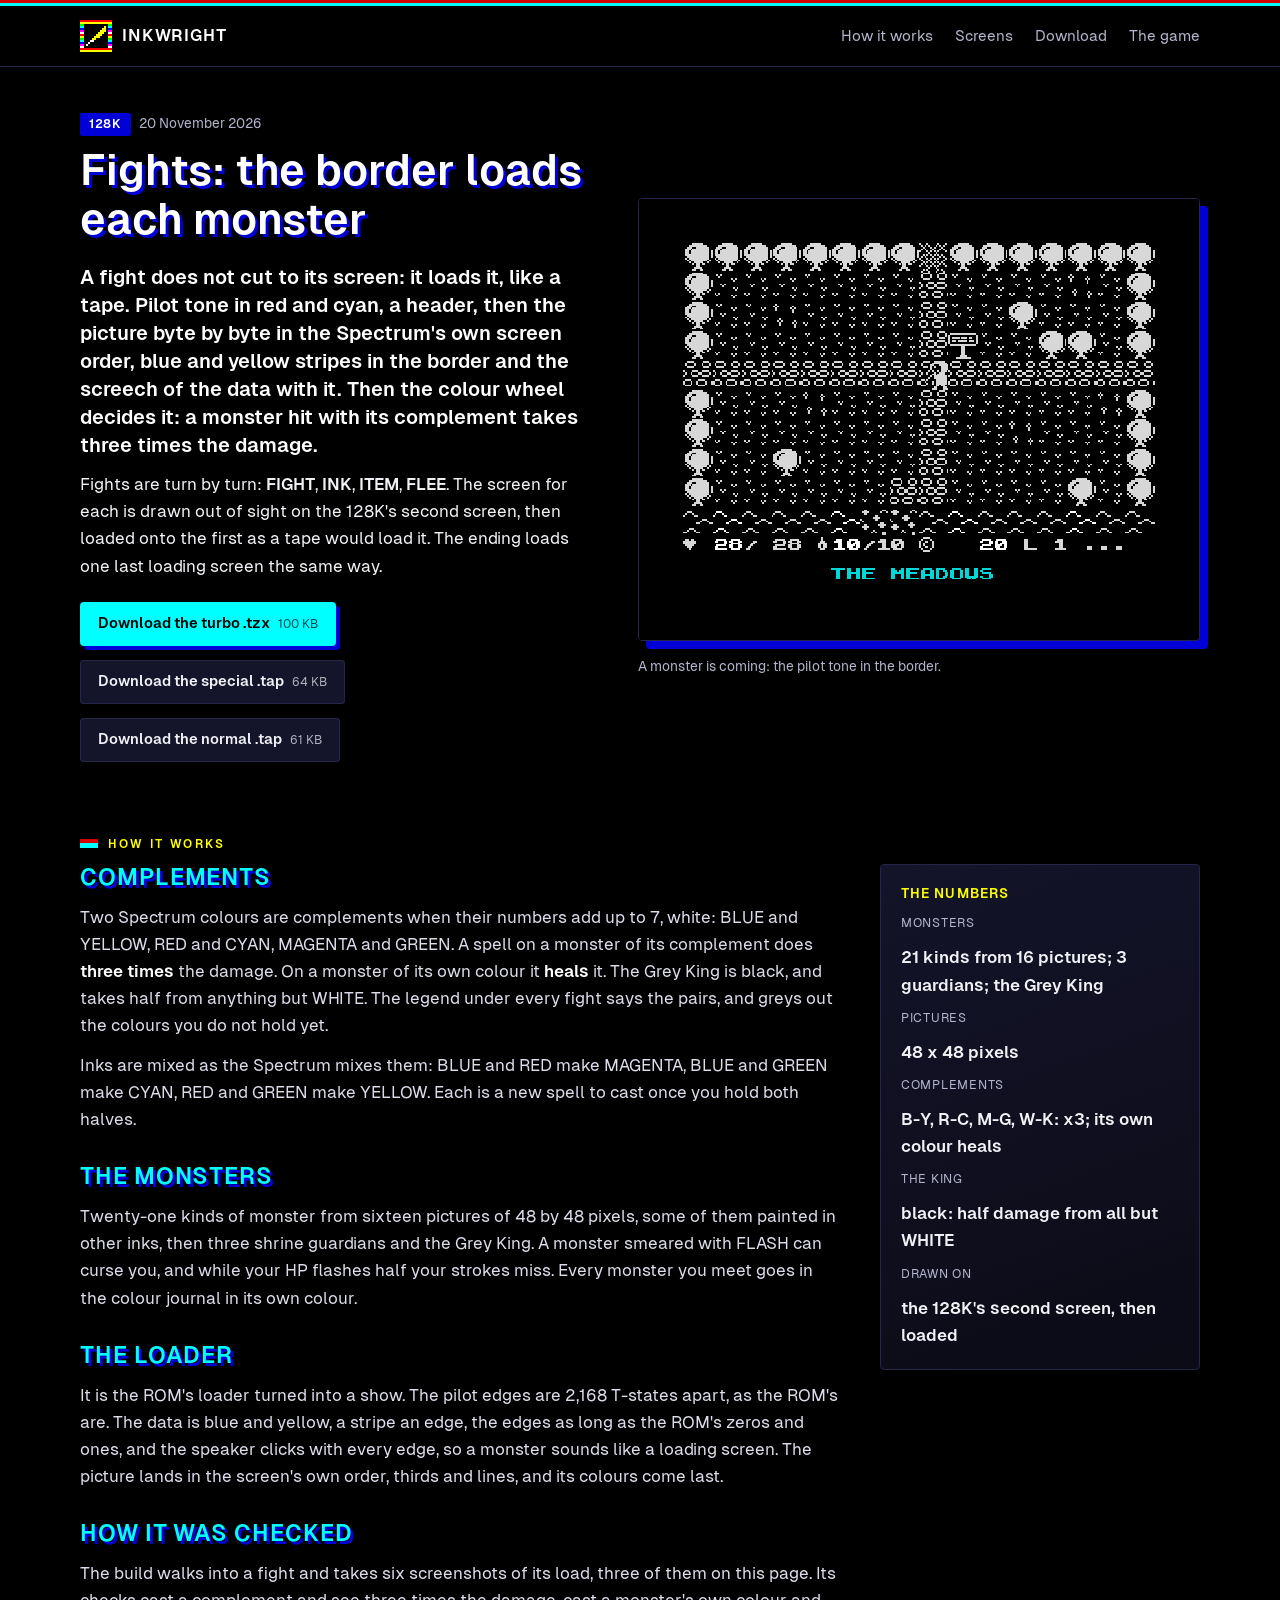
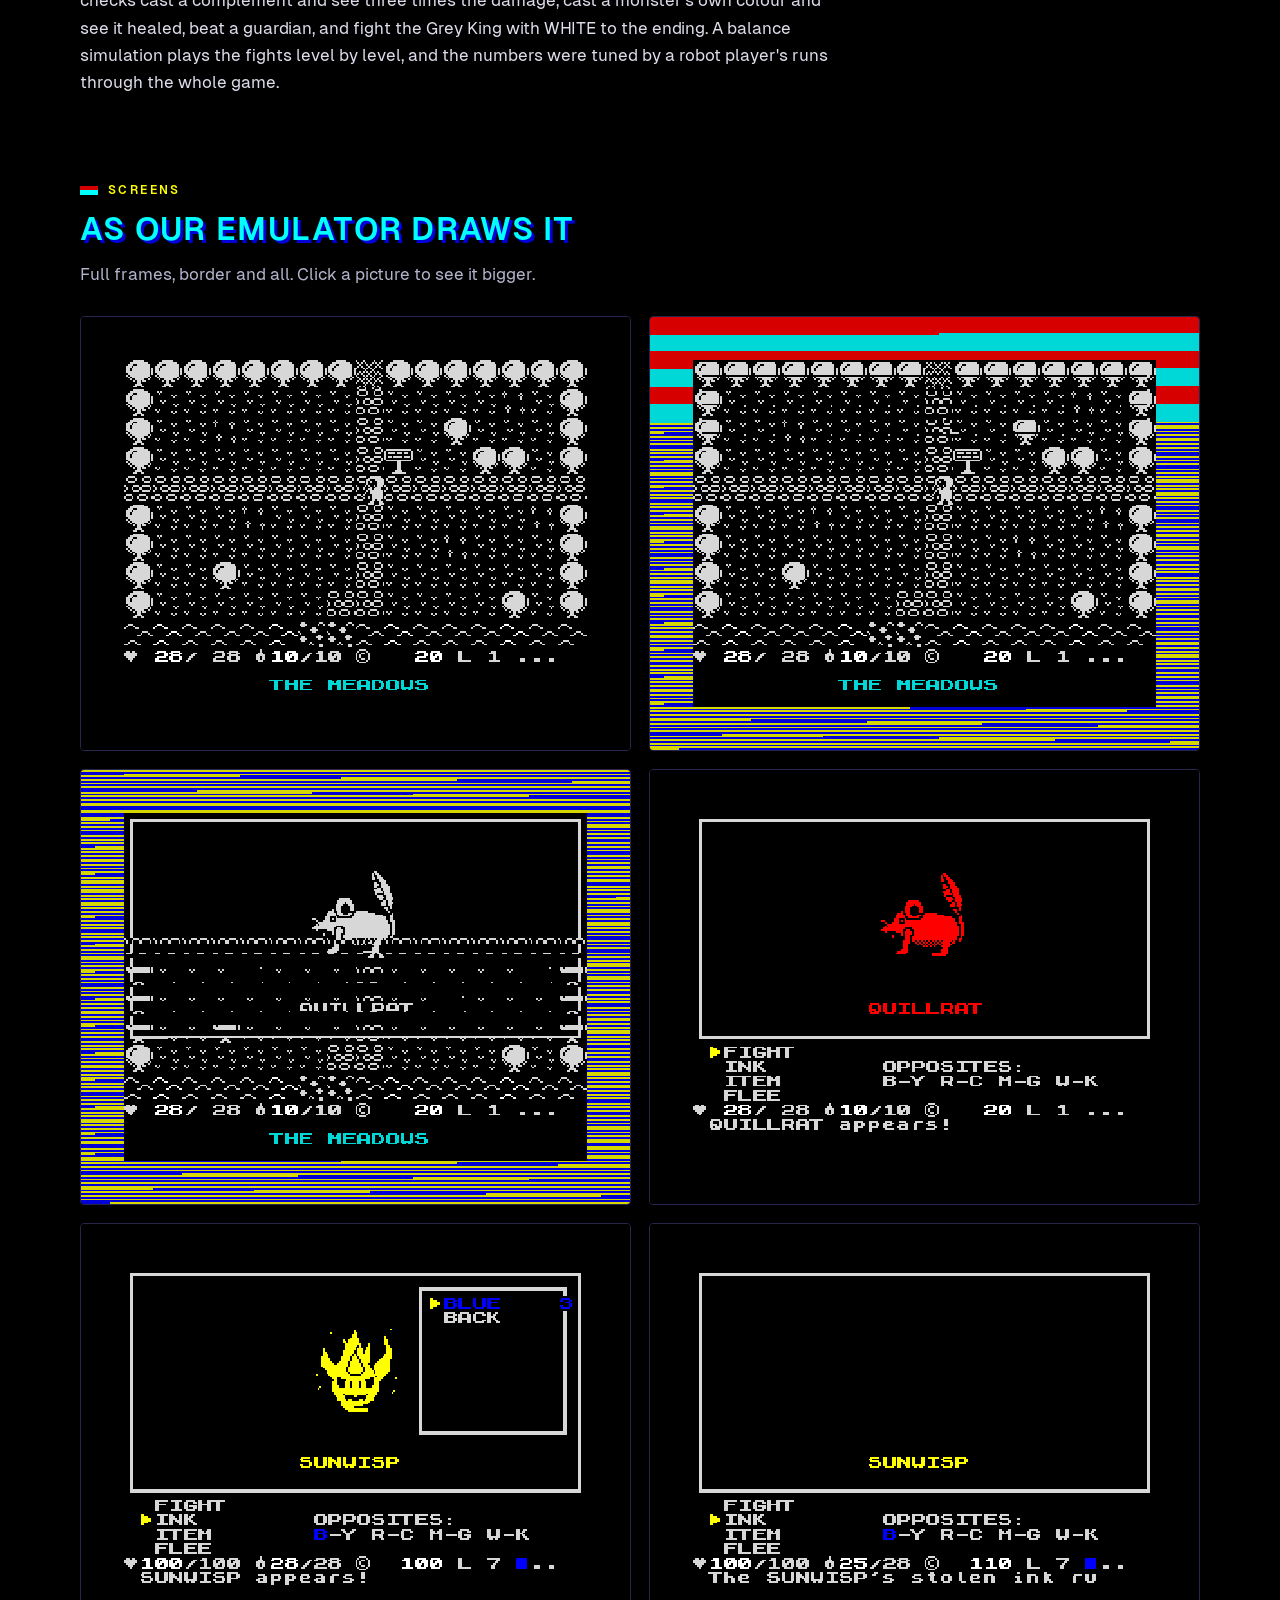
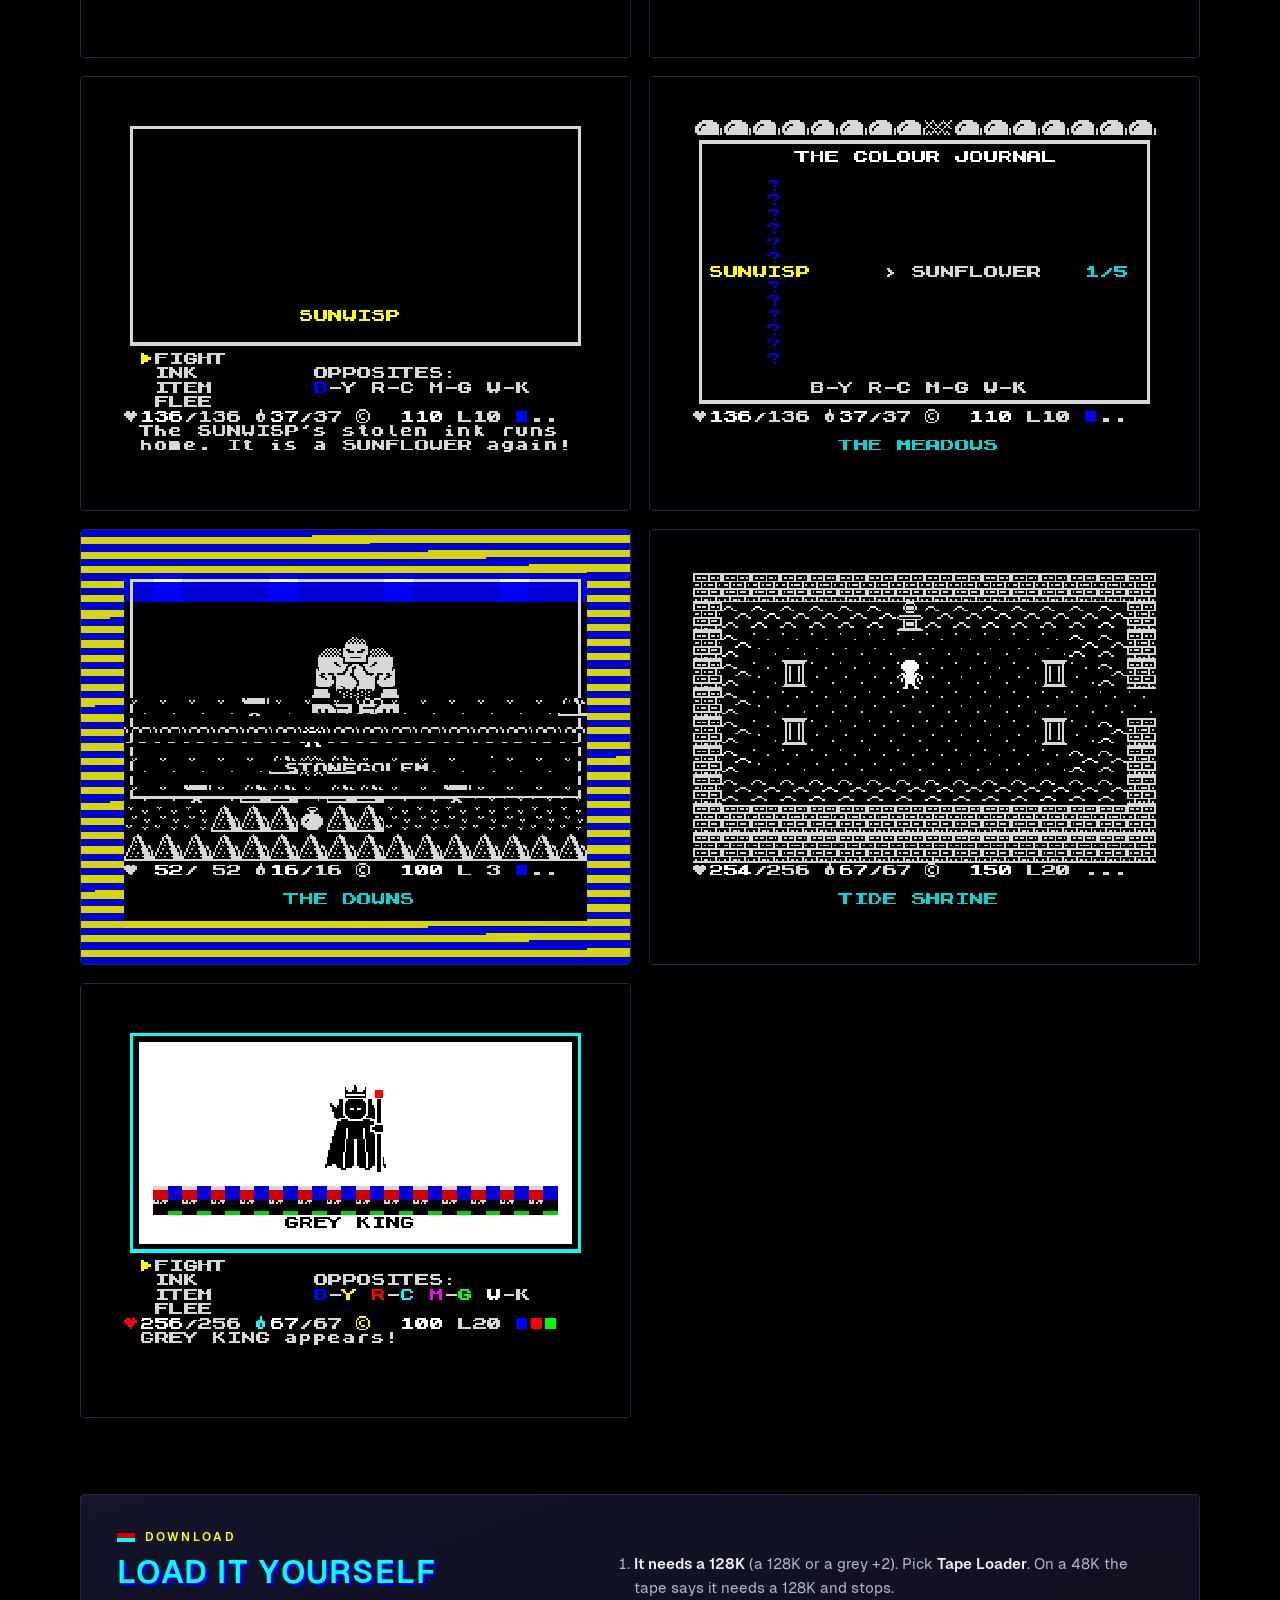
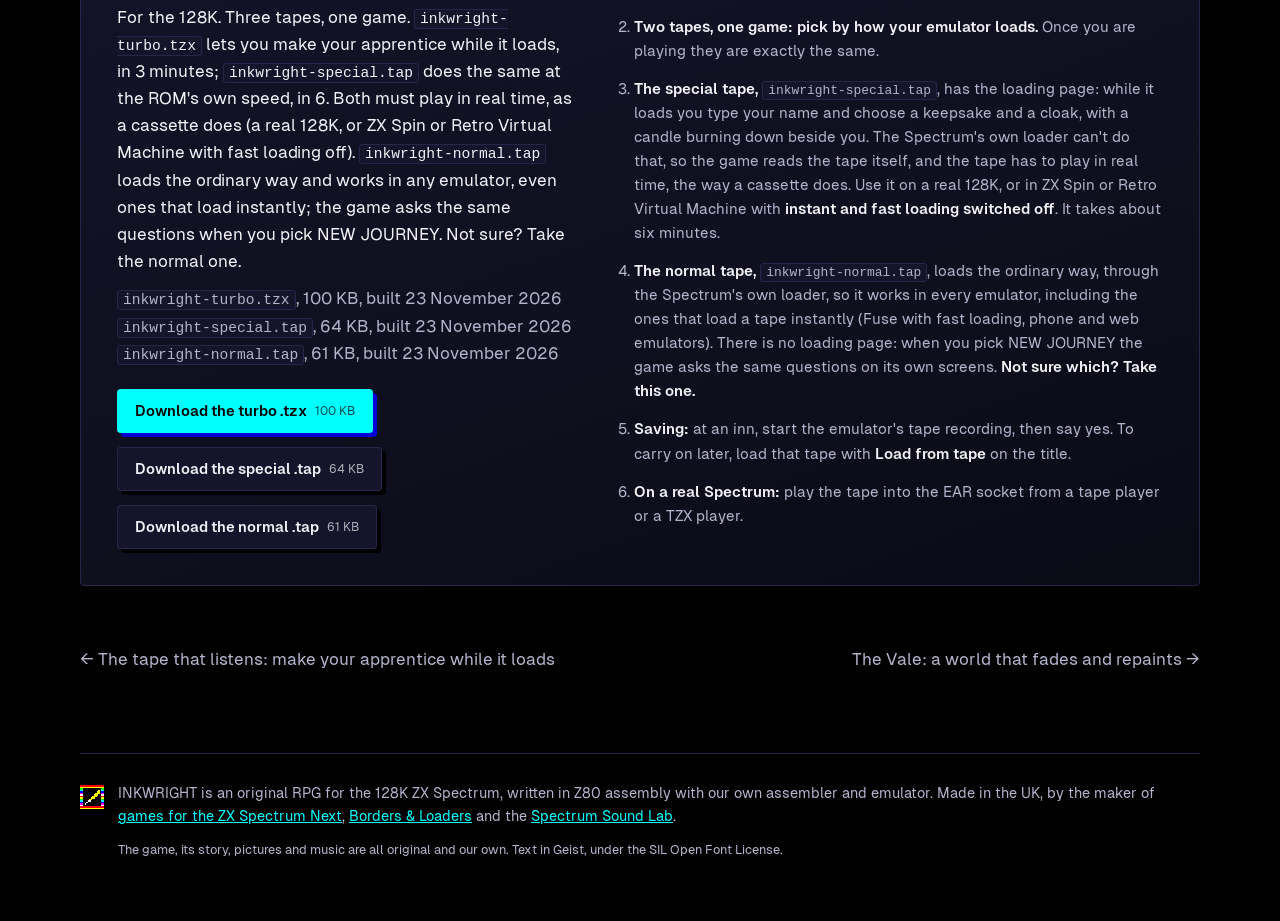
==== commit b1238ebd: "Site update" ====
--- a/demos/fights/index.html
+++ b/demos/fights/index.html
@@ -39,7 +39,7 @@
     <h1 class="title">Fights: the border loads each monster</h1>
     <p class="lead">A fight does not cut to its screen: it loads it, like a tape. Pilot tone in red and cyan, a header, then the picture byte by byte in the Spectrum's own screen order, blue and yellow stripes in the border and the screech of the data with it. Then the colour wheel decides it: a monster hit with its complement takes three times the damage.</p>
     <p>Fights are turn by turn: <b>FIGHT</b>, <b>INK</b>, <b>ITEM</b>, <b>FLEE</b>. The screen for each is drawn out of sight on the 128K's second screen, then loaded onto the first as a tape would load it. The ending loads one last loading screen the same way.</p>
-    <div class="actions"><a class="btn" href="../../files/inkwright-turbo.tzx" download>Download the turbo .tzx <small>99 KB</small></a><a class="btn btn-ghost" href="../../files/inkwright-special.tap" download>Download the special .tap <small>63 KB</small></a><a class="btn btn-ghost" href="../../files/inkwright-normal.tap" download>Download the normal .tap <small>61 KB</small></a></div>
+    <div class="actions"><a class="btn" href="../../files/inkwright-turbo.tzx" download>Download the turbo .tzx <small>100 KB</small></a><a class="btn btn-ghost" href="../../files/inkwright-special.tap" download>Download the special .tap <small>64 KB</small></a><a class="btn btn-ghost" href="../../files/inkwright-normal.tap" download>Download the normal .tap <small>61 KB</small></a></div>
   </div>
   <figure class="hero-shot">
     <a class="shot" href="../../shots/fights/pilot.png" data-caption="A monster is coming: the pilot tone in the border."><img src="../../shots/fights/pilot.png" width="608" height="480" alt="The Meadows with red and cyan bands in the border, as a tape's pilot tone"></a>
@@ -59,7 +59,7 @@
       <h2>The loader</h2>
       <p>It is the ROM's loader turned into a show. The pilot edges are 2,168 T-states apart, as the ROM's are. The data is blue and yellow, a stripe an edge, the edges as long as the ROM's zeros and ones, and the speaker clicks with every edge, so a monster sounds like a loading screen. The picture lands in the screen's own order, thirds and lines, and its colours come last.</p>
       <h2>How it was checked</h2>
-      <p>The build walks into a fight and takes six screenshots of its load, three of them on this page. Its checks cast a complement and see three times the damage, cast a monster's own colour and see it healed, beat a guardian, and fight the Grey King with WHITE to the ending. A balance simulation plays the fights level by level. The numbers are first guesses, still to be tuned by playing.</p>
+      <p>The build walks into a fight and takes six screenshots of its load, three of them on this page. Its checks cast a complement and see three times the damage, cast a monster's own colour and see it healed, beat a guardian, and fight the Grey King with WHITE to the ending. A balance simulation plays the fights level by level, and the numbers were tuned by a robot player's runs through the whole game.</p>
     </div>
     <aside class="card numbers">
       <h3>The numbers</h3>
@@ -78,7 +78,7 @@
     <a class="shot" href="../../shots/fights/loaded.png" data-caption="Two thirds in: the picture first, in grey; its colours come last."><img src="../../shots/fights/loaded.png" width="608" height="480" loading="lazy" alt="A grey Quillrat in a frame, the bottom of the room still showing, stripes in the border"></a>
     <a class="shot" href="../../shots/fights/battle.png" data-caption="A Quillrat. Under the picture, the opposites: the pairs of colours that add up to white."><img src="../../shots/fights/battle.png" width="608" height="480" loading="lazy" alt="A red Quillrat in a frame, FIGHT INK ITEM FLEE, OPPOSITES: B-Y R-C M-G W-K"></a>
     <a class="shot" href="../../shots/fights/ink.png" data-caption="A yellow Sunwisp, and BLUE in hand."><img src="../../shots/fights/ink.png" width="608" height="480" loading="lazy" alt="A yellow sun-shaped Sunwisp, the INK menu open with BLUE and BACK"></a>
-    <a class="shot" href="../../shots/fights/complement.png" data-caption="BLUE on yellow: three times the damage."><img src="../../shots/fights/complement.png" width="608" height="480" loading="lazy" alt="The Sunwisp's frame and the message: COMPLEMENT! SUNWISP takes 72"></a>
+    <a class="shot" href="../../shots/fights/complement.png" data-caption="BLUE on yellow: three times the damage."><img src="../../shots/fights/complement.png" width="608" height="480" loading="lazy" alt="The Sunwisp's frame and the message: OPPOSITES! SUNWISP takes 72"></a>
     <a class="shot" href="../../shots/fights/restored.png" data-caption="Nothing dies: the stolen ink runs home, and the Sunwisp is a sunflower again."><img src="../../shots/fights/restored.png" width="608" height="480" loading="lazy" alt="The empty frame and the message: The SUNWISP's stolen ink runs home. It is a SUNFLOWER again!"></a>
     <a class="shot" href="../../shots/fights/journal.png" data-caption="The colour journal remembers what each monster really was."><img src="../../shots/fights/journal.png" width="608" height="480" loading="lazy" alt="The colour journal listing monsters in their colours, SUNWISP &gt; SUNFLOWER among them"></a>
     <a class="shot" href="../../shots/fights/rewind.png" data-caption="Lose, and the tape rewinds: the fight unloads backwards into the room you came in by."><img src="../../shots/fights/rewind.png" width="608" height="480" loading="lazy" alt="A fight screen half unloaded, the room showing through from the bottom, loading stripes in the border"></a>
@@ -93,8 +93,8 @@
       <p class="eyebrow">Download</p>
       <h2>Load it yourself</h2>
       <p>For the 128K. Three tapes, one game. <code>inkwright-turbo.tzx</code> lets you make your apprentice while it loads, in 3 minutes; <code>inkwright-special.tap</code> does the same at the ROM's own speed, in 6. Both must play in real time, as a cassette does (a real 128K, or ZX Spin or Retro Virtual Machine with fast loading off). <code>inkwright-normal.tap</code> loads the ordinary way and works in any emulator, even ones that load instantly; the game asks the same questions when you pick NEW JOURNEY. Not sure? Take the normal one.</p>
-      <p class="meta"><code>inkwright-turbo.tzx</code>, 99 KB, built 21 November 2026<br><code>inkwright-special.tap</code>, 63 KB, built 21 November 2026<br><code>inkwright-normal.tap</code>, 61 KB, built 21 November 2026</p>
-      <div class="actions"><a class="btn" href="../../files/inkwright-turbo.tzx" download>Download the turbo .tzx <small>99 KB</small></a><a class="btn btn-ghost" href="../../files/inkwright-special.tap" download>Download the special .tap <small>63 KB</small></a><a class="btn btn-ghost" href="../../files/inkwright-normal.tap" download>Download the normal .tap <small>61 KB</small></a></div>
+      <p class="meta"><code>inkwright-turbo.tzx</code>, 100 KB, built 23 November 2026<br><code>inkwright-special.tap</code>, 64 KB, built 23 November 2026<br><code>inkwright-normal.tap</code>, 61 KB, built 23 November 2026</p>
+      <div class="actions"><a class="btn" href="../../files/inkwright-turbo.tzx" download>Download the turbo .tzx <small>100 KB</small></a><a class="btn btn-ghost" href="../../files/inkwright-special.tap" download>Download the special .tap <small>64 KB</small></a><a class="btn btn-ghost" href="../../files/inkwright-normal.tap" download>Download the normal .tap <small>61 KB</small></a></div>
     </div>
     <ol class="steps">
       <li><b>It needs a 128K</b> (a 128K or a grey +2). Pick <b>Tape Loader</b>. On a 48K the tape says it needs a 128K and stops.</li>
@@ -121,7 +121,12 @@
   </div>
 </footer>
 <dialog class="lightbox" aria-label="Screenshot">
-  <figure><img alt=""><figcaption></figcaption></figure>
+  <figure><div class="lb-view"><img alt=""></div><figcaption></figcaption></figure>
+  <div class="lb-zoom" role="group" aria-label="Zoom">
+    <button type="button" class="lb-out" aria-label="Zoom out">&minus;</button>
+    <button type="button" class="lb-fit" aria-label="Fit it to the screen">Fit</button>
+    <button type="button" class="lb-in" aria-label="Zoom in">+</button>
+  </div>
   <button class="lb-btn lb-prev" type="button" aria-label="Previous picture">&lsaquo;</button>
   <button class="lb-btn lb-next" type="button" aria-label="Next picture">&rsaquo;</button>
   <button class="lb-btn lb-close" type="button" autofocus aria-label="Close">&times;</button>
--- a/site.css
+++ b/site.css
@@ -149,7 +149,13 @@
 .lightbox { padding: 0; border: 0; background: transparent; max-width: 96vw; max-height: 96vh; }
 .lightbox::backdrop { background: rgb(0 0 0 / 0.92); }
 .lightbox figure { margin: 0; text-align: center; }
-.lightbox img { max-width: 92vw; max-height: 84vh; image-rendering: pixelated; }
+.lb-view { width: 92vw; height: 84vh; overflow: auto; display: flex; overscroll-behavior: contain; }
+.lb-view img { margin: auto; max-width: 100%; max-height: 100%; image-rendering: pixelated; }
+.lb-view.zoomed { cursor: grab; }
+.lb-view.zoomed.dragging { cursor: grabbing; }
+.lb-view.zoomed img { max-width: none; max-height: none; }
+.lb-zoom { position: fixed; bottom: 16px; left: 50%; transform: translateX(-50%); display: flex; gap: 8px; }
+.lb-zoom button { min-width: 48px; height: 40px; padding: 0 12px; border-radius: 20px; border: 1px solid var(--border); background: var(--card); color: var(--fg); font: 600 1.05rem/1 Geist, system-ui, sans-serif; cursor: pointer; }
 .lightbox figcaption { color: var(--muted); margin-top: 8px; max-width: 80ch; margin-inline: auto; }
 .lb-btn { position: fixed; top: 50%; transform: translateY(-50%); width: 48px; height: 48px; border-radius: 50%; border: 1px solid var(--border); background: var(--card); color: var(--fg); font-size: 28px; cursor: pointer; }
 .lb-prev { left: 16px; } .lb-next { right: 16px; }
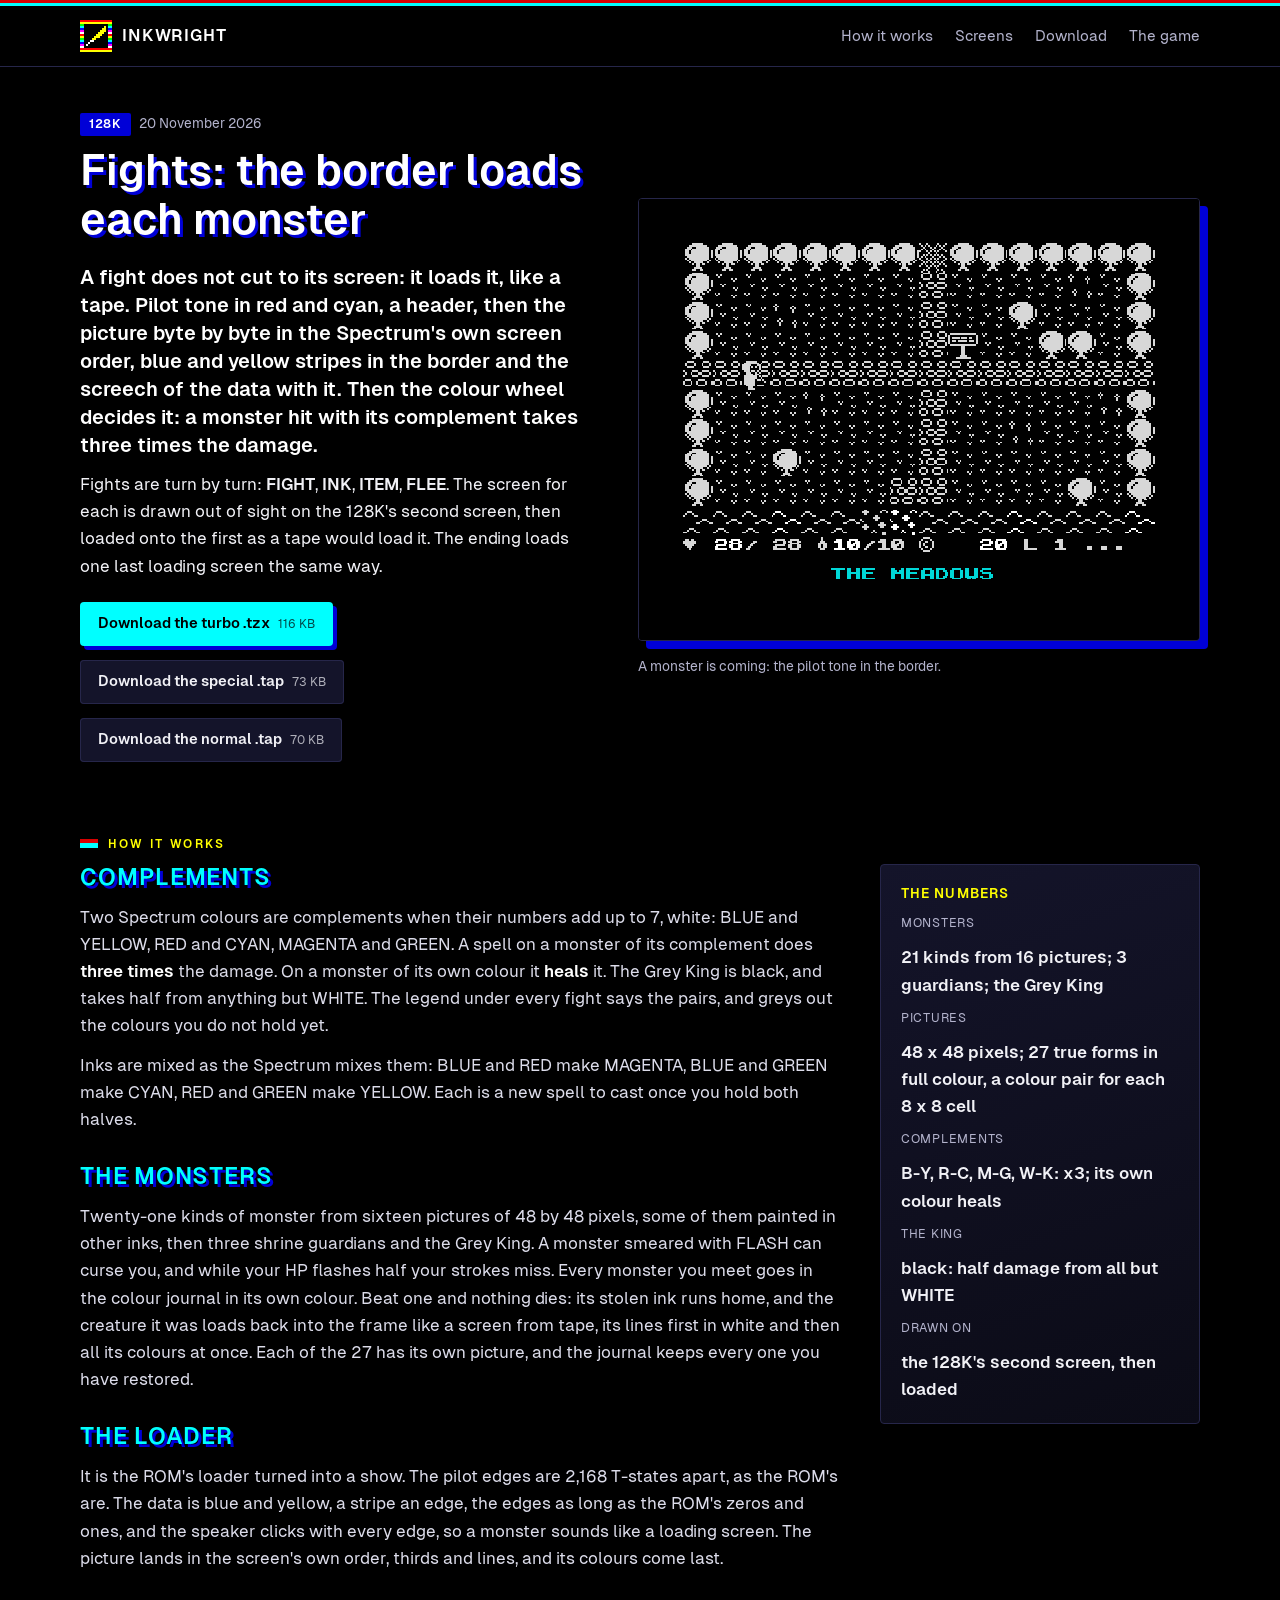
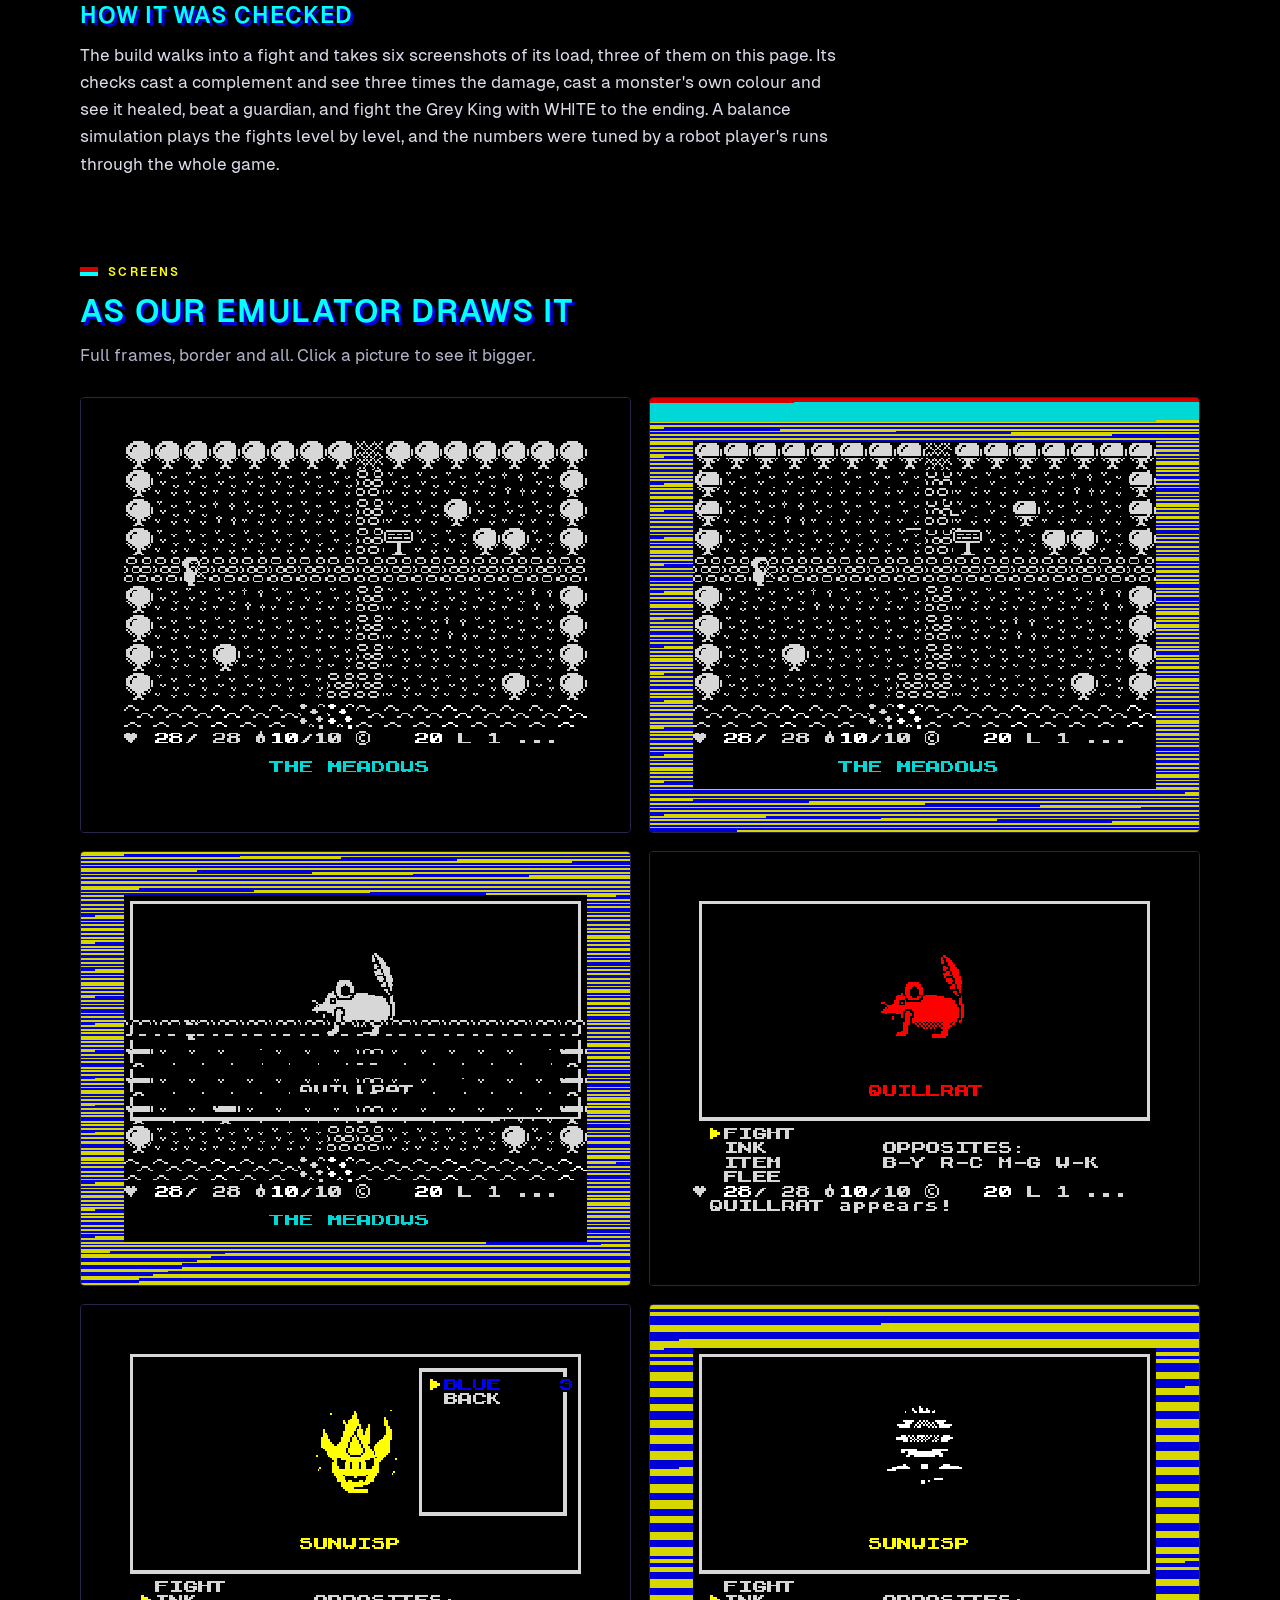
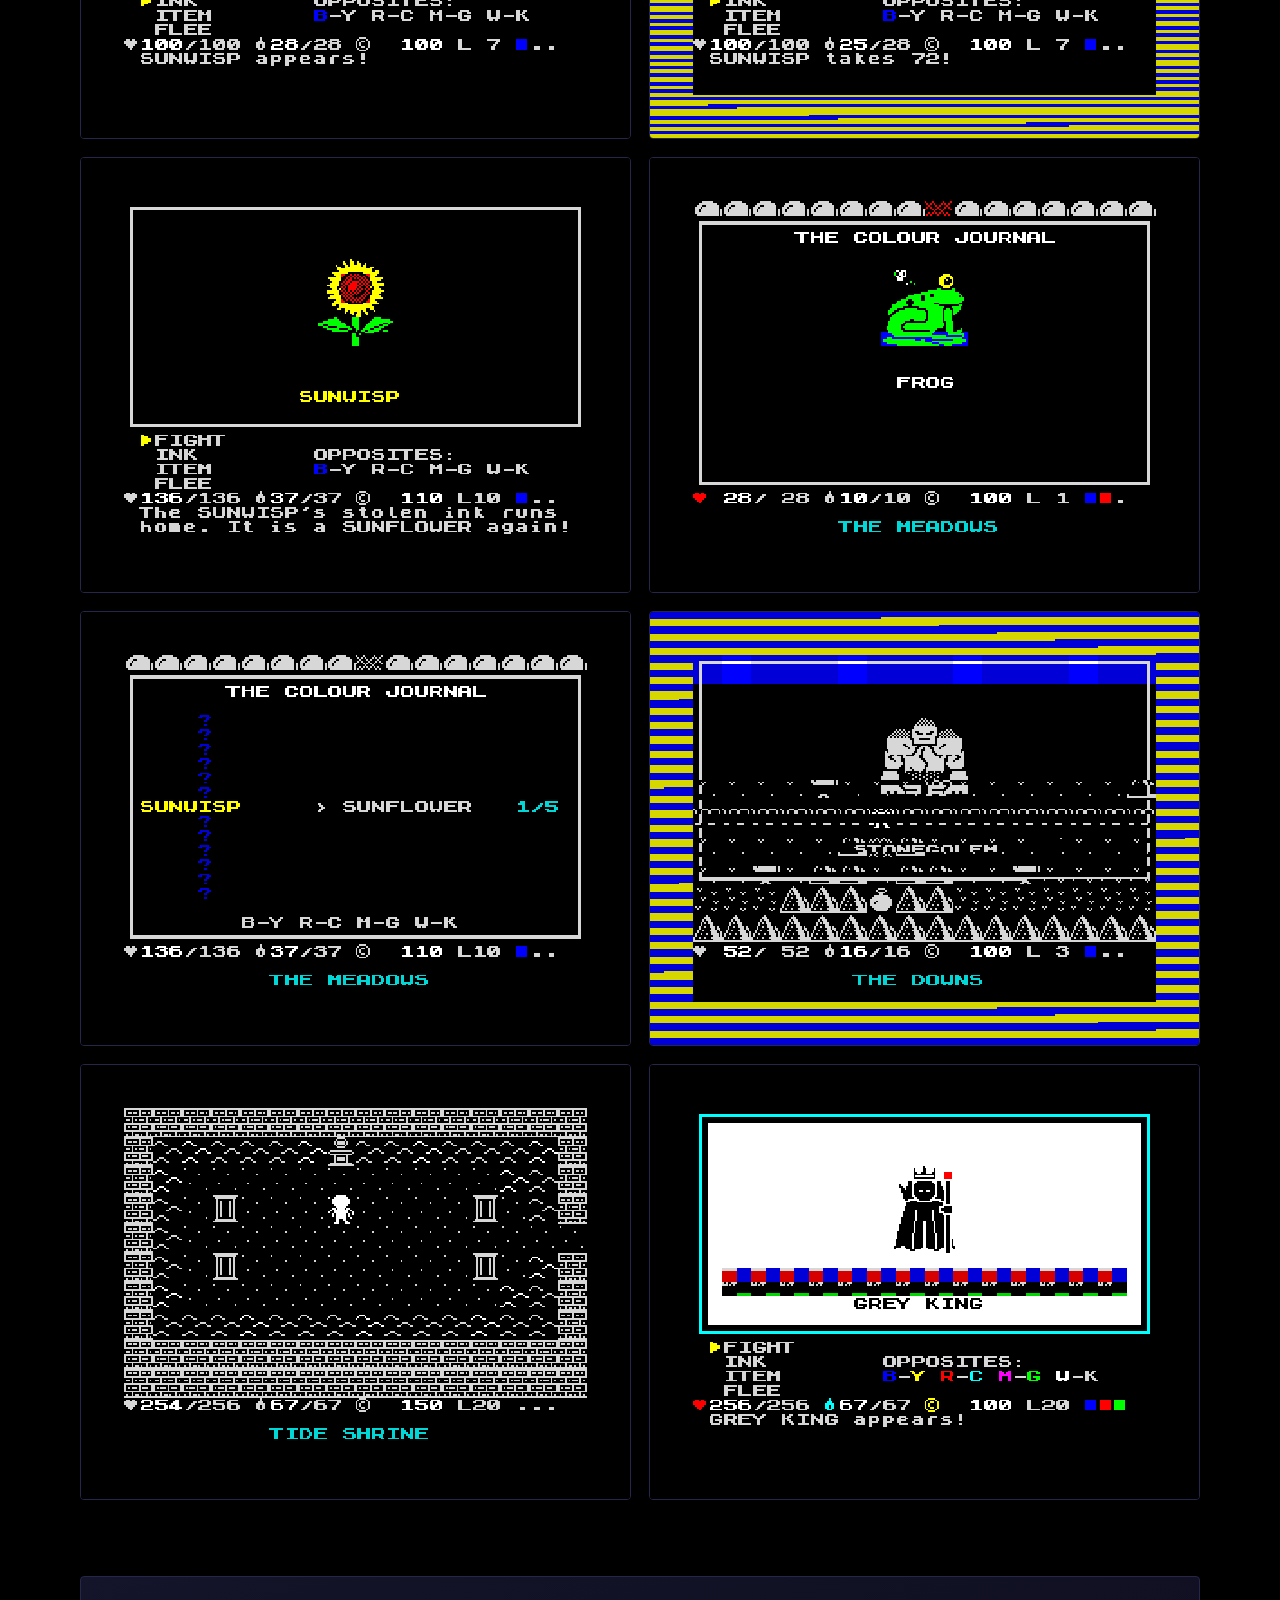
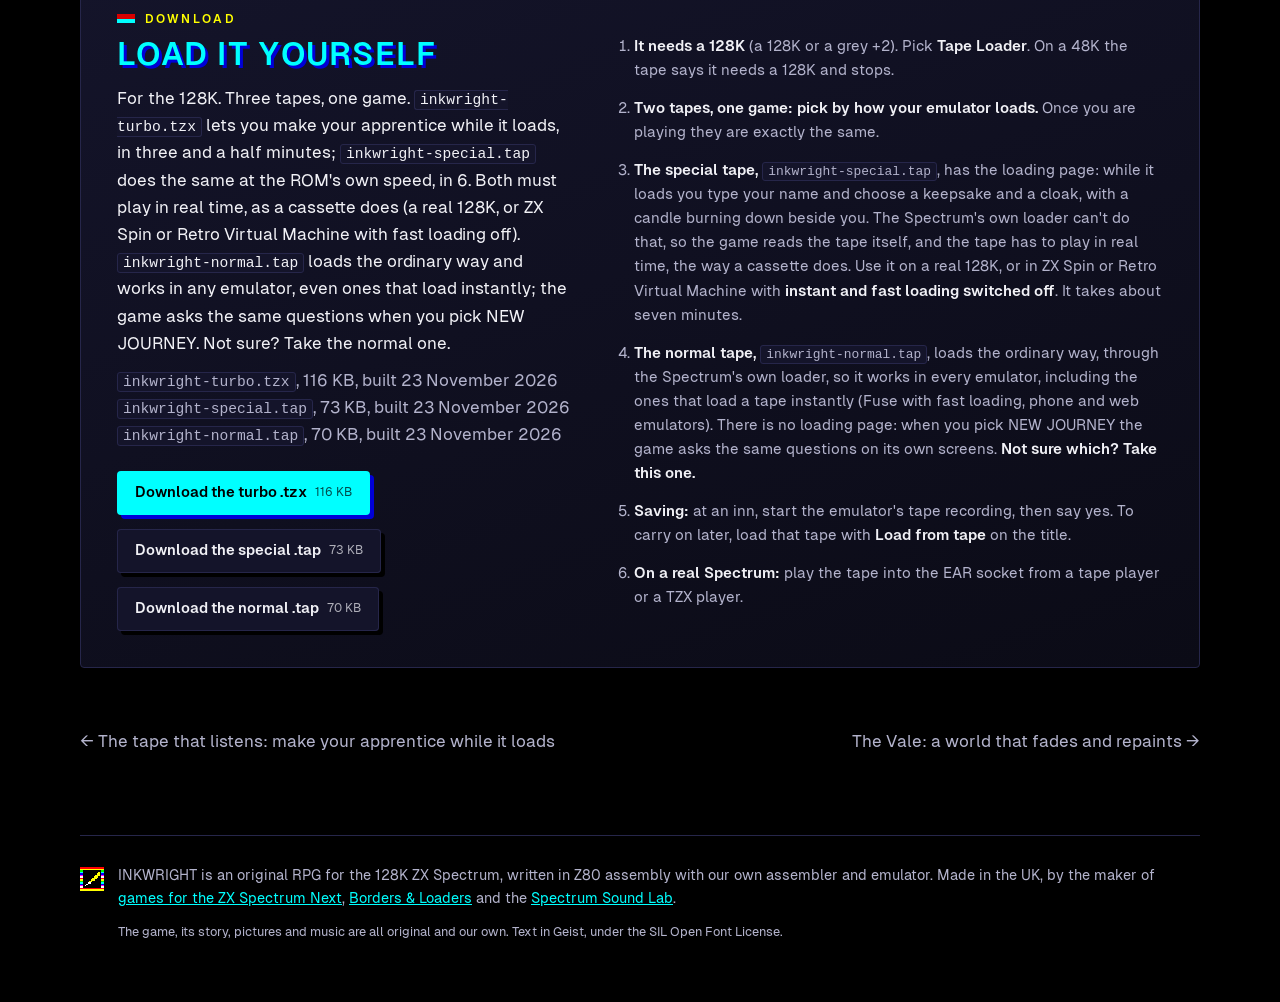
==== commit 31d7266d: "Site update" ====
--- a/demos/fights/index.html
+++ b/demos/fights/index.html
@@ -39,7 +39,7 @@
     <h1 class="title">Fights: the border loads each monster</h1>
     <p class="lead">A fight does not cut to its screen: it loads it, like a tape. Pilot tone in red and cyan, a header, then the picture byte by byte in the Spectrum's own screen order, blue and yellow stripes in the border and the screech of the data with it. Then the colour wheel decides it: a monster hit with its complement takes three times the damage.</p>
     <p>Fights are turn by turn: <b>FIGHT</b>, <b>INK</b>, <b>ITEM</b>, <b>FLEE</b>. The screen for each is drawn out of sight on the 128K's second screen, then loaded onto the first as a tape would load it. The ending loads one last loading screen the same way.</p>
-    <div class="actions"><a class="btn" href="../../files/inkwright-turbo.tzx" download>Download the turbo .tzx <small>100 KB</small></a><a class="btn btn-ghost" href="../../files/inkwright-special.tap" download>Download the special .tap <small>64 KB</small></a><a class="btn btn-ghost" href="../../files/inkwright-normal.tap" download>Download the normal .tap <small>61 KB</small></a></div>
+    <div class="actions"><a class="btn" href="../../files/inkwright-turbo.tzx" download>Download the turbo .tzx <small>116 KB</small></a><a class="btn btn-ghost" href="../../files/inkwright-special.tap" download>Download the special .tap <small>73 KB</small></a><a class="btn btn-ghost" href="../../files/inkwright-normal.tap" download>Download the normal .tap <small>70 KB</small></a></div>
   </div>
   <figure class="hero-shot">
     <a class="shot" href="../../shots/fights/pilot.png" data-caption="A monster is coming: the pilot tone in the border."><img src="../../shots/fights/pilot.png" width="608" height="480" alt="The Meadows with red and cyan bands in the border, as a tape's pilot tone"></a>
@@ -55,7 +55,7 @@
       <p>Two Spectrum colours are complements when their numbers add up to 7, white: BLUE and YELLOW, RED and CYAN, MAGENTA and GREEN. A spell on a monster of its complement does <b>three times</b> the damage. On a monster of its own colour it <b>heals</b> it. The Grey King is black, and takes half from anything but WHITE. The legend under every fight says the pairs, and greys out the colours you do not hold yet.</p>
 <p>Inks are mixed as the Spectrum mixes them: BLUE and RED make MAGENTA, BLUE and GREEN make CYAN, RED and GREEN make YELLOW. Each is a new spell to cast once you hold both halves.</p>
       <h2>The monsters</h2>
-      <p>Twenty-one kinds of monster from sixteen pictures of 48 by 48 pixels, some of them painted in other inks, then three shrine guardians and the Grey King. A monster smeared with FLASH can curse you, and while your HP flashes half your strokes miss. Every monster you meet goes in the colour journal in its own colour.</p>
+      <p>Twenty-one kinds of monster from sixteen pictures of 48 by 48 pixels, some of them painted in other inks, then three shrine guardians and the Grey King. A monster smeared with FLASH can curse you, and while your HP flashes half your strokes miss. Every monster you meet goes in the colour journal in its own colour. Beat one and nothing dies: its stolen ink runs home, and the creature it was loads back into the frame like a screen from tape, its lines first in white and then all its colours at once. Each of the 27 has its own picture, and the journal keeps every one you have restored.</p>
       <h2>The loader</h2>
       <p>It is the ROM's loader turned into a show. The pilot edges are 2,168 T-states apart, as the ROM's are. The data is blue and yellow, a stripe an edge, the edges as long as the ROM's zeros and ones, and the speaker clicks with every edge, so a monster sounds like a loading screen. The picture lands in the screen's own order, thirds and lines, and its colours come last.</p>
       <h2>How it was checked</h2>
@@ -63,7 +63,7 @@
     </div>
     <aside class="card numbers">
       <h3>The numbers</h3>
-      <dl><dt>Monsters</dt><dd>21 kinds from 16 pictures; 3 guardians; the Grey King</dd><dt>Pictures</dt><dd>48 x 48 pixels</dd><dt>Complements</dt><dd>B-Y, R-C, M-G, W-K: x3; its own colour heals</dd><dt>The King</dt><dd>black: half damage from all but WHITE</dd><dt>Drawn on</dt><dd>the 128K's second screen, then loaded</dd></dl>
+      <dl><dt>Monsters</dt><dd>21 kinds from 16 pictures; 3 guardians; the Grey King</dd><dt>Pictures</dt><dd>48 x 48 pixels; 27 true forms in full colour, a colour pair for each 8 x 8 cell</dd><dt>Complements</dt><dd>B-Y, R-C, M-G, W-K: x3; its own colour heals</dd><dt>The King</dt><dd>black: half damage from all but WHITE</dd><dt>Drawn on</dt><dd>the 128K's second screen, then loaded</dd></dl>
     </aside>
   </div>
 </section>
@@ -79,7 +79,8 @@
     <a class="shot" href="../../shots/fights/battle.png" data-caption="A Quillrat. Under the picture, the opposites: the pairs of colours that add up to white."><img src="../../shots/fights/battle.png" width="608" height="480" loading="lazy" alt="A red Quillrat in a frame, FIGHT INK ITEM FLEE, OPPOSITES: B-Y R-C M-G W-K"></a>
     <a class="shot" href="../../shots/fights/ink.png" data-caption="A yellow Sunwisp, and BLUE in hand."><img src="../../shots/fights/ink.png" width="608" height="480" loading="lazy" alt="A yellow sun-shaped Sunwisp, the INK menu open with BLUE and BACK"></a>
     <a class="shot" href="../../shots/fights/complement.png" data-caption="BLUE on yellow: three times the damage."><img src="../../shots/fights/complement.png" width="608" height="480" loading="lazy" alt="The Sunwisp's frame and the message: OPPOSITES! SUNWISP takes 72"></a>
-    <a class="shot" href="../../shots/fights/restored.png" data-caption="Nothing dies: the stolen ink runs home, and the Sunwisp is a sunflower again."><img src="../../shots/fights/restored.png" width="608" height="480" loading="lazy" alt="The empty frame and the message: The SUNWISP's stolen ink runs home. It is a SUNFLOWER again!"></a>
+    <a class="shot" href="../../shots/fights/restored.png" data-caption="Nothing dies: the stolen ink runs home, and the Sunwisp loads back in as the sunflower it was."><img src="../../shots/fights/restored.png" width="608" height="480" loading="lazy" alt="A sunflower in full colour in the fight's frame, and the message: The SUNWISP's stolen ink runs home. It is a SUNFLOWER again!"></a>
+    <a class="shot" href="../../shots/fights/album.png" data-caption="Every creature you restore is kept in the journal, in its colours."><img src="../../shots/fights/album.png" width="608" height="480" loading="lazy" alt="The colour journal's album: a green frog on a lily pad, FROG under it"></a>
     <a class="shot" href="../../shots/fights/journal.png" data-caption="The colour journal remembers what each monster really was."><img src="../../shots/fights/journal.png" width="608" height="480" loading="lazy" alt="The colour journal listing monsters in their colours, SUNWISP &gt; SUNFLOWER among them"></a>
     <a class="shot" href="../../shots/fights/rewind.png" data-caption="Lose, and the tape rewinds: the fight unloads backwards into the room you came in by."><img src="../../shots/fights/rewind.png" width="608" height="480" loading="lazy" alt="A fight screen half unloaded, the room showing through from the bottom, loading stripes in the border"></a>
     <a class="shot" href="../../shots/fights/guardian.png" data-caption="A shrine's guardian beaten, the altar free."><img src="../../shots/fights/guardian.png" width="608" height="480" loading="lazy" alt="The grey Tide Shrine with pillars and water, the hero by the altar"></a>
@@ -92,14 +93,14 @@
     <div>
       <p class="eyebrow">Download</p>
       <h2>Load it yourself</h2>
-      <p>For the 128K. Three tapes, one game. <code>inkwright-turbo.tzx</code> lets you make your apprentice while it loads, in 3 minutes; <code>inkwright-special.tap</code> does the same at the ROM's own speed, in 6. Both must play in real time, as a cassette does (a real 128K, or ZX Spin or Retro Virtual Machine with fast loading off). <code>inkwright-normal.tap</code> loads the ordinary way and works in any emulator, even ones that load instantly; the game asks the same questions when you pick NEW JOURNEY. Not sure? Take the normal one.</p>
-      <p class="meta"><code>inkwright-turbo.tzx</code>, 100 KB, built 23 November 2026<br><code>inkwright-special.tap</code>, 64 KB, built 23 November 2026<br><code>inkwright-normal.tap</code>, 61 KB, built 23 November 2026</p>
-      <div class="actions"><a class="btn" href="../../files/inkwright-turbo.tzx" download>Download the turbo .tzx <small>100 KB</small></a><a class="btn btn-ghost" href="../../files/inkwright-special.tap" download>Download the special .tap <small>64 KB</small></a><a class="btn btn-ghost" href="../../files/inkwright-normal.tap" download>Download the normal .tap <small>61 KB</small></a></div>
+      <p>For the 128K. Three tapes, one game. <code>inkwright-turbo.tzx</code> lets you make your apprentice while it loads, in three and a half minutes; <code>inkwright-special.tap</code> does the same at the ROM's own speed, in 6. Both must play in real time, as a cassette does (a real 128K, or ZX Spin or Retro Virtual Machine with fast loading off). <code>inkwright-normal.tap</code> loads the ordinary way and works in any emulator, even ones that load instantly; the game asks the same questions when you pick NEW JOURNEY. Not sure? Take the normal one.</p>
+      <p class="meta"><code>inkwright-turbo.tzx</code>, 116 KB, built 23 November 2026<br><code>inkwright-special.tap</code>, 73 KB, built 23 November 2026<br><code>inkwright-normal.tap</code>, 70 KB, built 23 November 2026</p>
+      <div class="actions"><a class="btn" href="../../files/inkwright-turbo.tzx" download>Download the turbo .tzx <small>116 KB</small></a><a class="btn btn-ghost" href="../../files/inkwright-special.tap" download>Download the special .tap <small>73 KB</small></a><a class="btn btn-ghost" href="../../files/inkwright-normal.tap" download>Download the normal .tap <small>70 KB</small></a></div>
     </div>
     <ol class="steps">
       <li><b>It needs a 128K</b> (a 128K or a grey +2). Pick <b>Tape Loader</b>. On a 48K the tape says it needs a 128K and stops.</li>
       <li><b>Two tapes, one game: pick by how your emulator loads.</b> Once you are playing they are exactly the same.</li>
-      <li><b>The special tape,</b> <code>inkwright-special.tap</code>, has the loading page: while it loads you type your name and choose a keepsake and a cloak, with a candle burning down beside you. The Spectrum's own loader can't do that, so the game reads the tape itself, and the tape has to play in real time, the way a cassette does. Use it on a real 128K, or in ZX Spin or Retro Virtual Machine with <b>instant and fast loading switched off</b>. It takes about six minutes.</li>
+      <li><b>The special tape,</b> <code>inkwright-special.tap</code>, has the loading page: while it loads you type your name and choose a keepsake and a cloak, with a candle burning down beside you. The Spectrum's own loader can't do that, so the game reads the tape itself, and the tape has to play in real time, the way a cassette does. Use it on a real 128K, or in ZX Spin or Retro Virtual Machine with <b>instant and fast loading switched off</b>. It takes about seven minutes.</li>
       <li><b>The normal tape,</b> <code>inkwright-normal.tap</code>, loads the ordinary way, through the Spectrum's own loader, so it works in every emulator, including the ones that load a tape instantly (Fuse with fast loading, phone and web emulators). There is no loading page: when you pick NEW JOURNEY the game asks the same questions on its own screens. <b>Not sure which? Take this one.</b></li>
       <li><b>Saving:</b> at an inn, start the emulator's tape recording, then say yes. To carry on later, load that tape with <b>Load from tape</b> on the title.</li>
       <li><b>On a real Spectrum:</b> play the tape into the EAR socket from a tape player or a TZX player.</li>
--- a/site.css
+++ b/site.css
@@ -76,12 +76,13 @@
 .hero { display: grid; grid-template-columns: 1fr 1.1fr; gap: 48px; align-items: center; padding-top: 52px; }
 .hero h1 { margin: 6px 0 18px; }
 .hero h1.title { font: 900 clamp(1.8rem, 4vw, 2.7rem)/1.15 Geist, system-ui, sans-serif; color: var(--heading); text-shadow: 3px 3px 0 var(--blue); }
-.logo { display: block; width: min(560px, 100%); image-rendering: pixelated; }
+.logo { display: block; width: min(600px, 100%); height: auto; }
 .lead { font: 600 1.25rem/1.4 Geist, system-ui, sans-serif; color: var(--heading); }
 .actions { display: flex; flex-wrap: wrap; gap: 14px; margin-top: 22px; }
 .hero-shot { margin: 0; }
 .hero-shot img, .hero-shot video, .gallery img, .demo-media img, .demo-media video { display: block; width: 100%; image-rendering: pixelated; background: #000; border: 1px solid var(--border); border-radius: var(--radius); }
 .hero-shot img, .hero-shot video { box-shadow: 8px 8px 0 var(--blue); }
+.hero-shot video, .demo-media video { width: auto; max-width: 100%; height: auto; max-height: 680px; margin: 0 auto; image-rendering: auto; }
 .hero-shot figcaption { margin-top: 14px; font-size: 0.86rem; color: var(--muted); }
 
 /* the demos on the front page */
